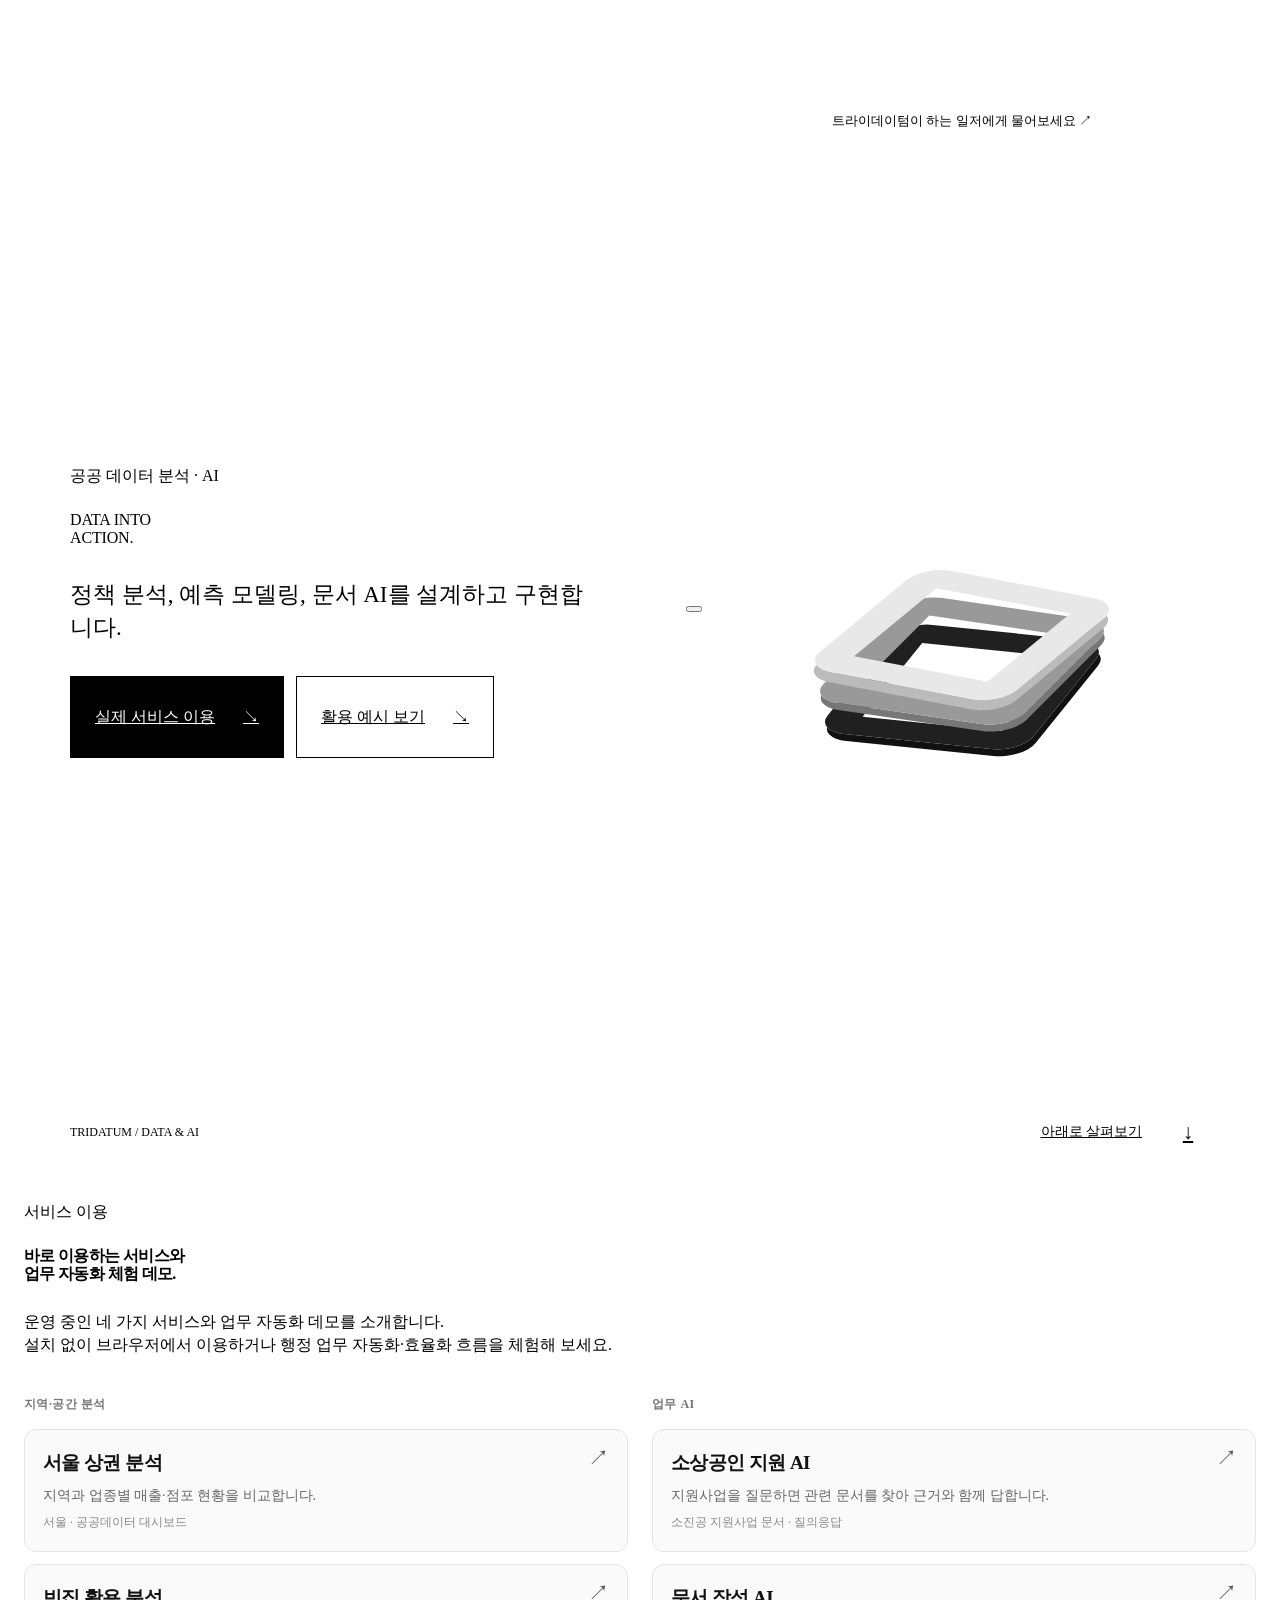
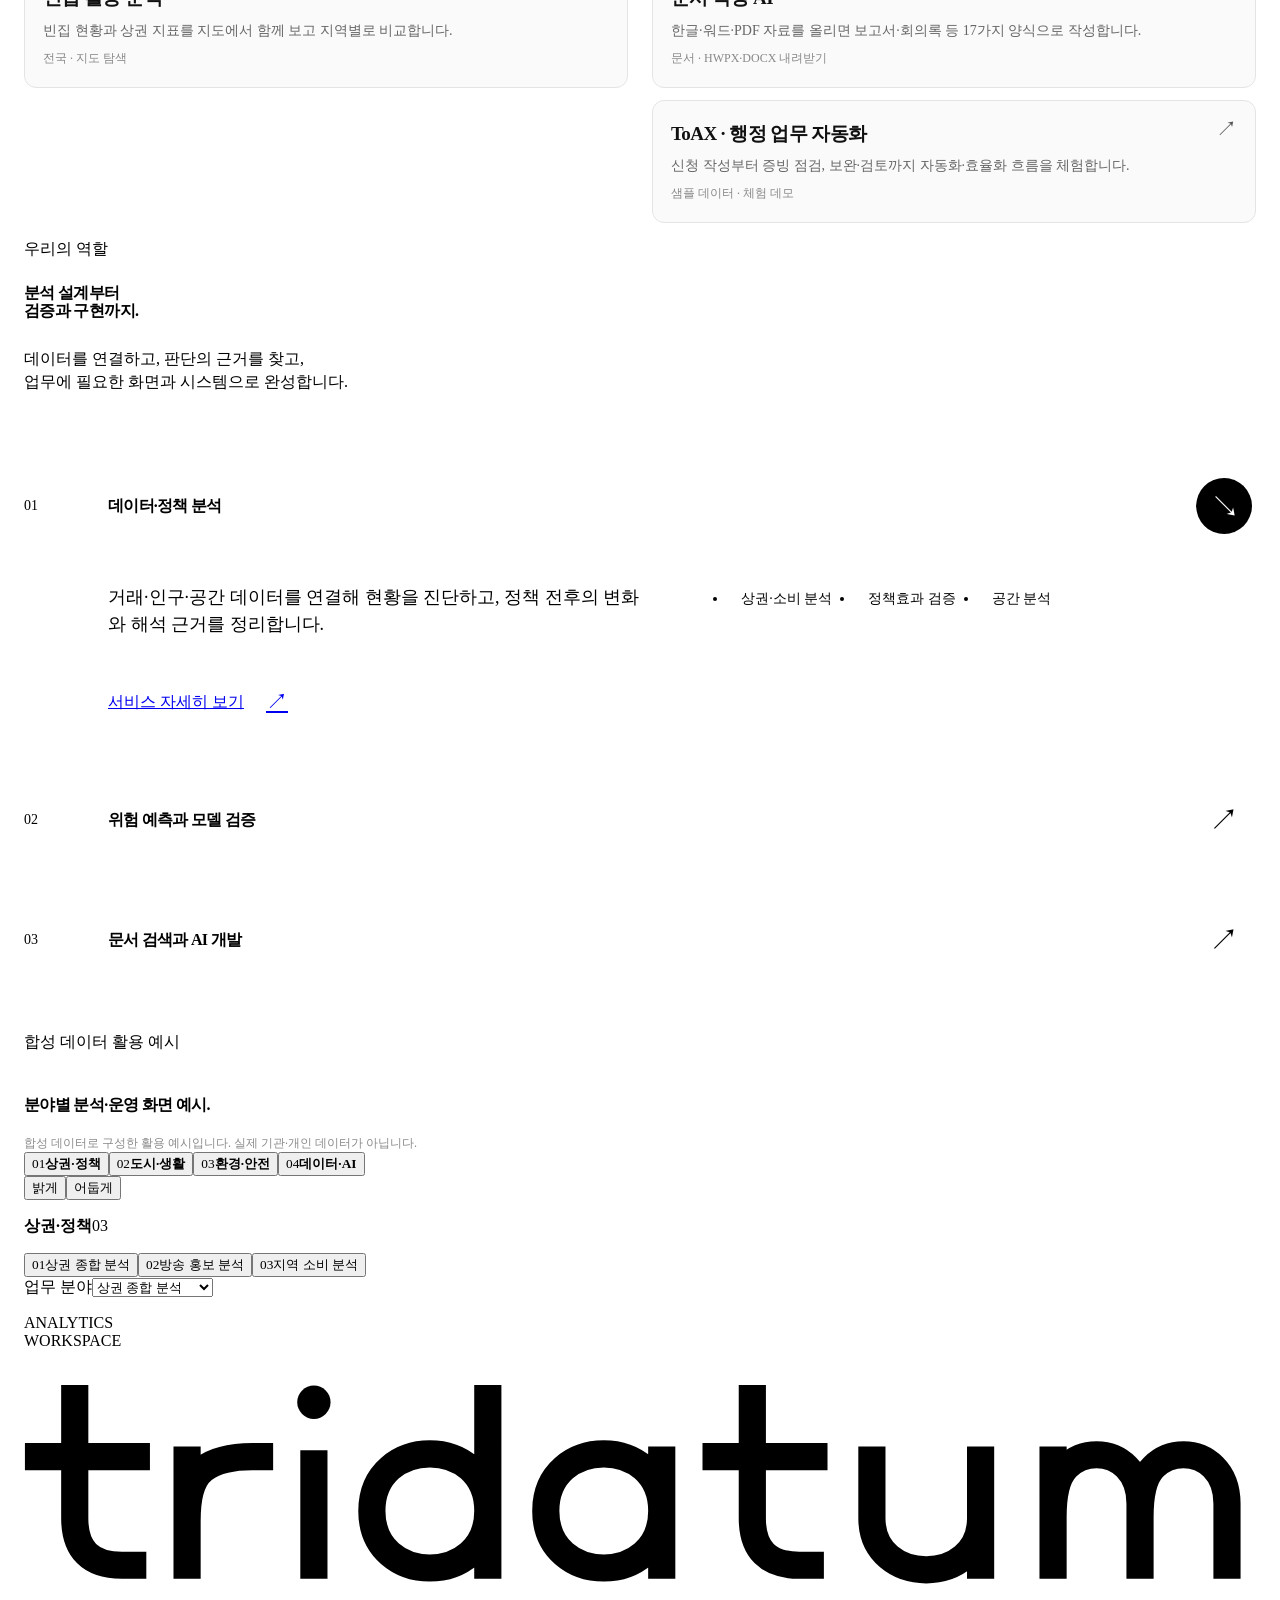
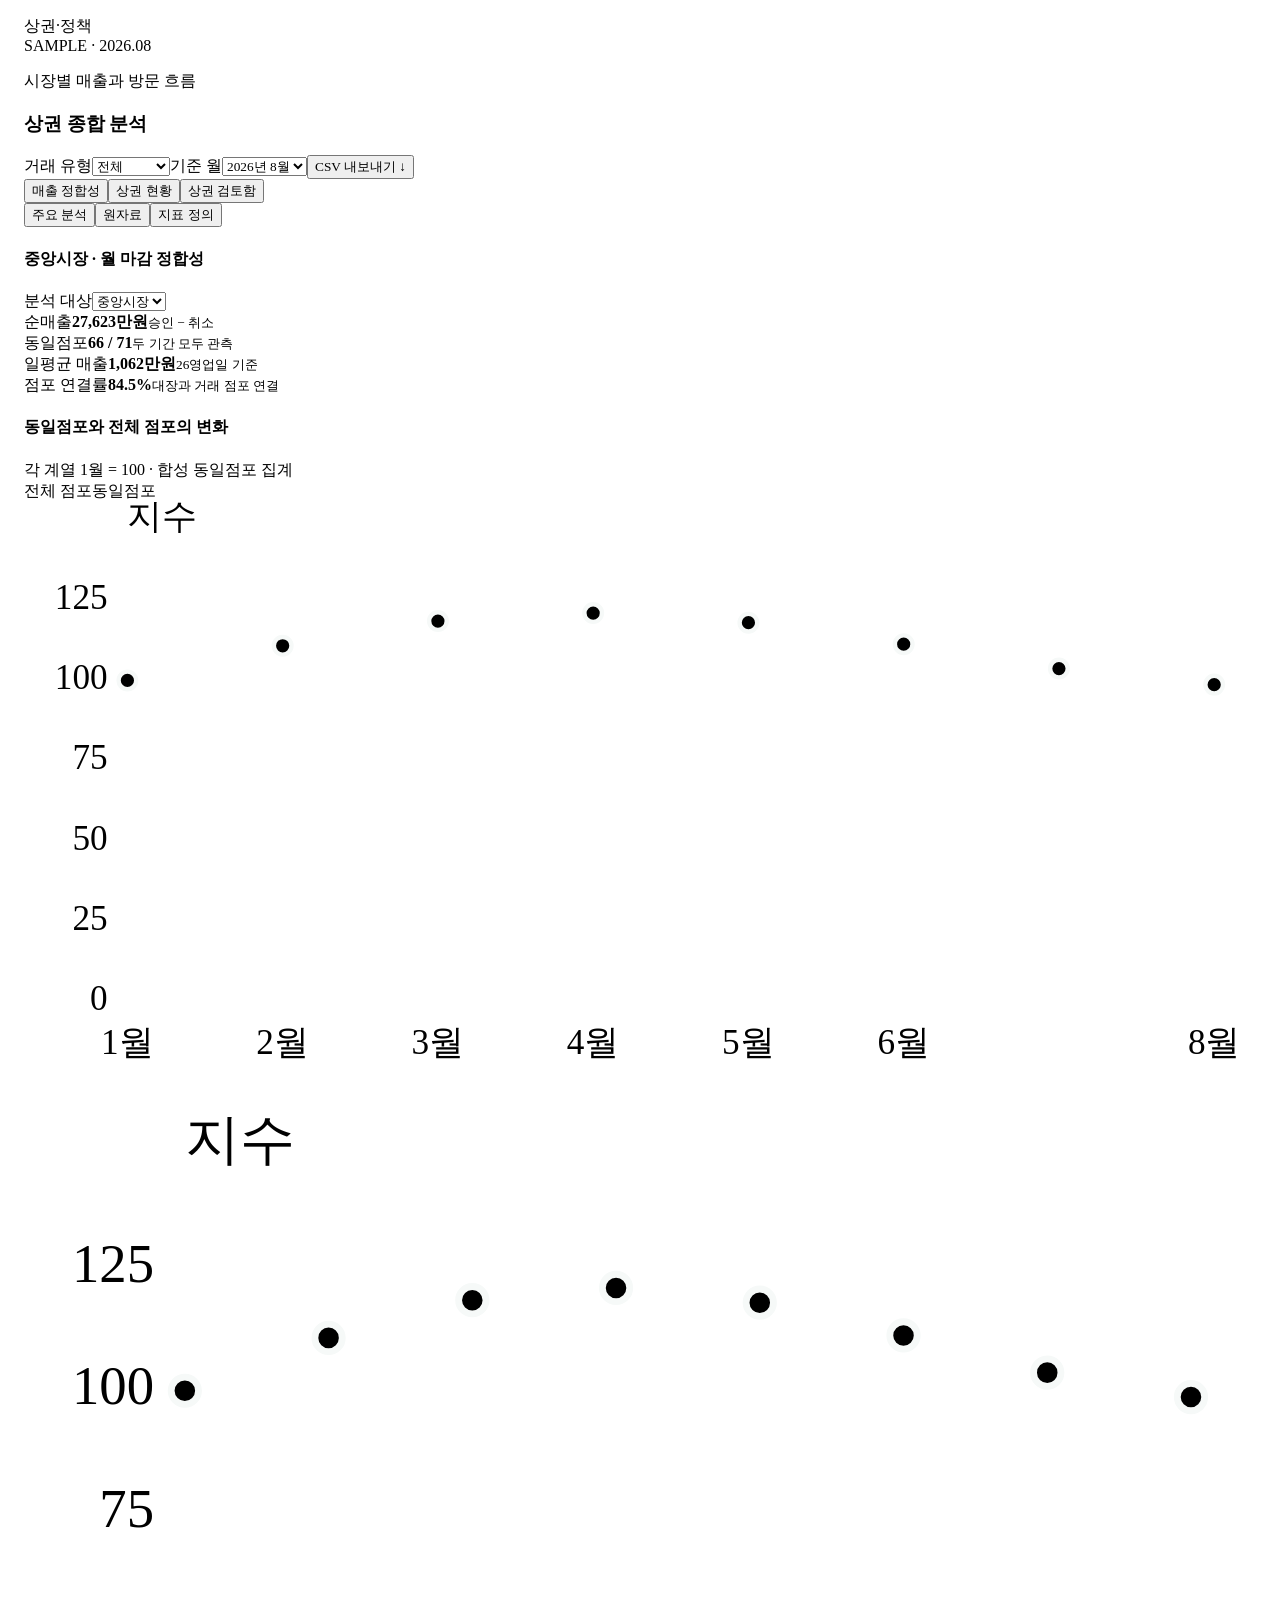
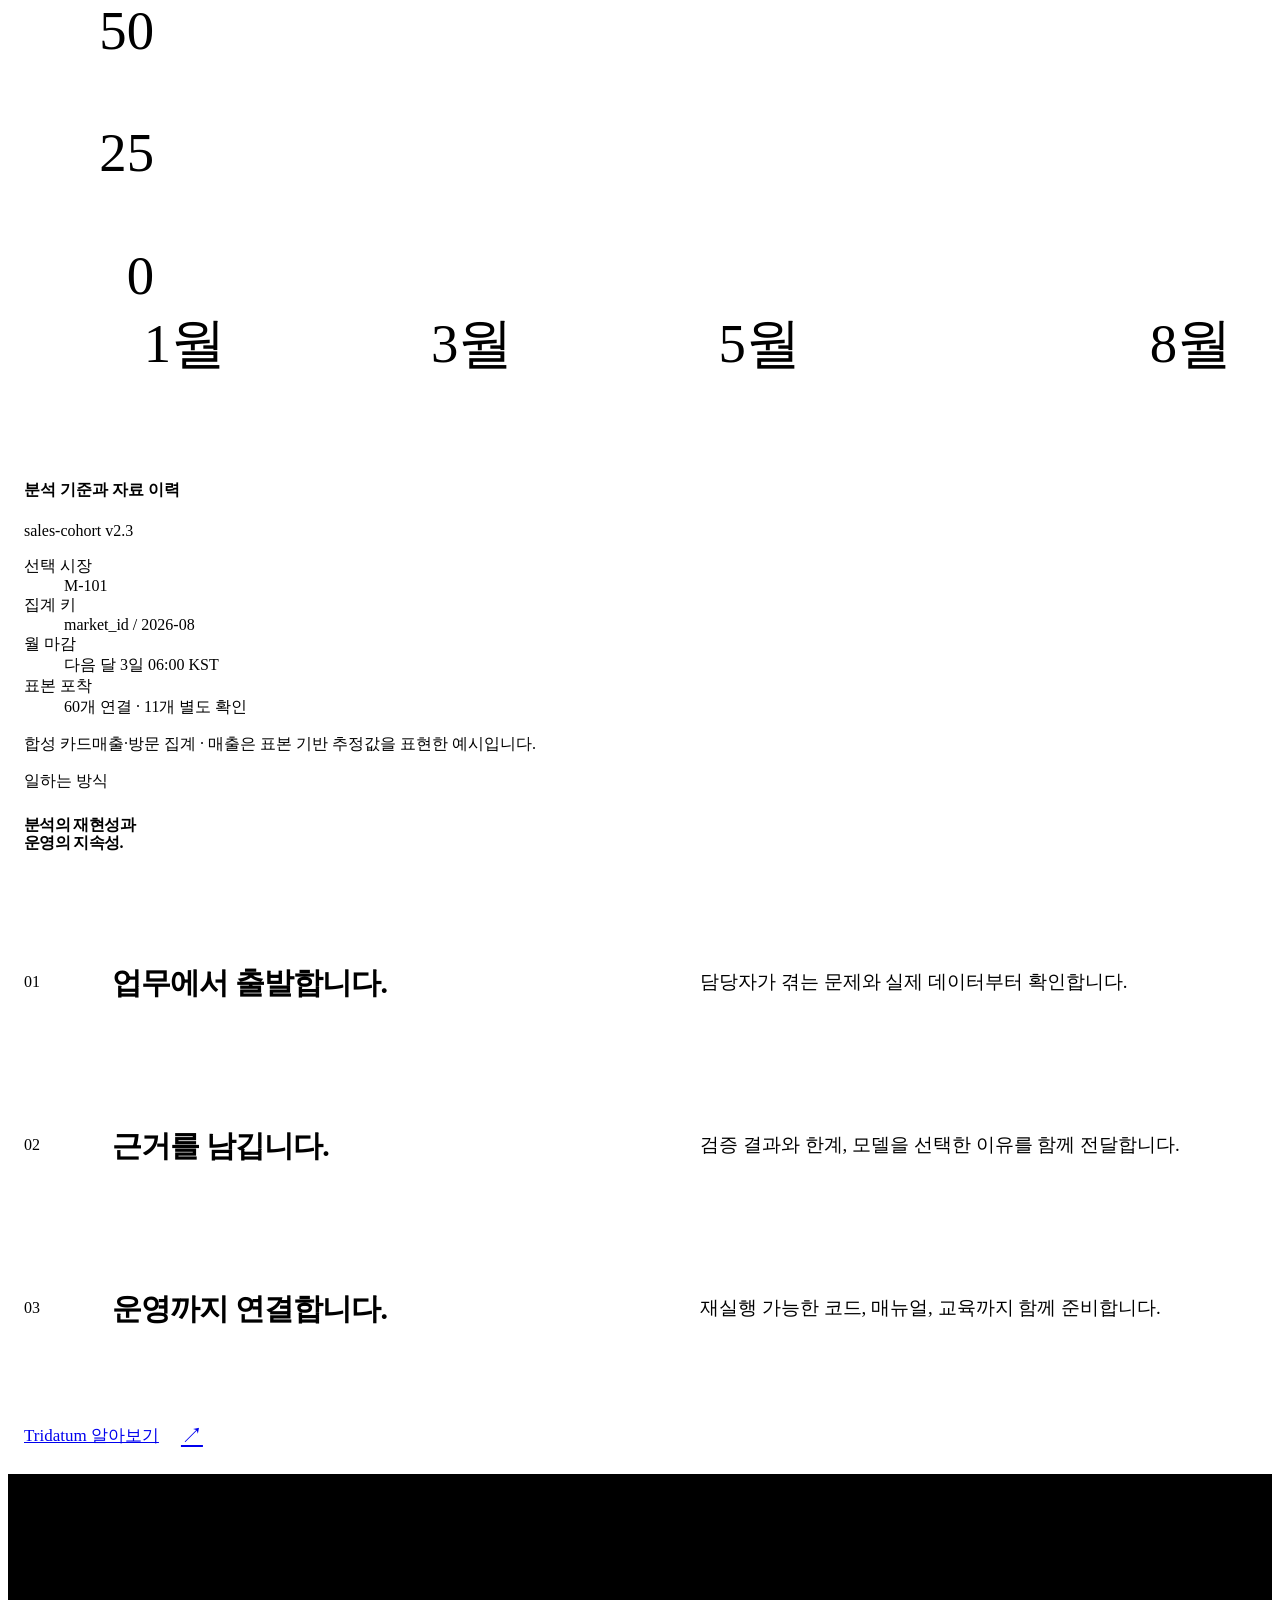
==== index.html @ a509de02 "Position ToAX as an administration automation demo" ====
<!doctype html>
<html lang="ko">
  <head>
    <meta charset="UTF-8" />
    <meta name="viewport" content="width=device-width, initial-scale=1.0" />
    <title>Tridatum · 데이터 분석과 AI</title>
    <meta
      name="description"
      content="정책 분석, 예측 모델링, 문서 AI를 설계하고 구현합니다. 데이터 분석부터 검증과 시스템 개발까지 직접 수행합니다."
    />
    <meta name="theme-color" content="#000000" />
    <meta property="og:type" content="website" />
    <meta property="og:site_name" content="Tridatum" />
    <meta property="og:title" content="Tridatum · 데이터 분석과 AI" />
    <meta
      property="og:description"
      content="정책 분석, 예측 모델링, 문서 AI를 설계하고 구현합니다. 데이터 분석부터 검증과 시스템 개발까지 직접 수행합니다."
    />
    <meta property="og:url" content="https://tridatum.co/" />
    <meta
      property="og:image"
      content="https://tridatum.co/assets/img/og.png?v=20260907v1"
    />
    <meta name="twitter:card" content="summary_large_image" />
    <link rel="canonical" href="https://tridatum.co/" />
    <link
      rel="icon"
      href="assets/img/logo-mark.svg?v=20260908b2"
      type="image/svg+xml"
    />
    <link
      rel="preload"
      href="assets/fonts/WantedSansVariable.woff2"
      as="font"
      type="font/woff2"
      crossorigin
    />
    <link rel="stylesheet" href="assets/css/fonts.css?v=20260907v1" />
    <link rel="stylesheet" href="assets/css/base.css?v=20260907v1" />
    <link rel="stylesheet" href="assets/css/design-tokens.css?v=20260907v1" />
    <link rel="stylesheet" href="assets/css/site.css?v=20260915a3" />
    <link rel="stylesheet" href="assets/css/design.css?v=20261020b" />
    <link rel="stylesheet" href="assets/css/analytics.css?v=20260907v1" />
    <script>
      document.documentElement.classList.add("motion-active");
    </script>
    <link rel="stylesheet" href="assets/css/solutions.css?v=20260907v1" />
    <link rel="stylesheet" href="assets/css/operations.css?v=20260907v1" />
    <link rel="stylesheet" href="assets/css/workspace.css?v=20260907v1" />
    <link rel="stylesheet" href="assets/css/chat.css?v=20261007i1" />
  <link rel="stylesheet" href="assets/css/city.css?v=20261007p1" />
  <link rel="stylesheet" href="assets/css/live-services.css?v=20261112a" />
  </head>
  <body data-page="home" class="editorial">
    <div class="page-transition" aria-hidden="true">
      <svg viewBox="0 0 68 68">
        <g
          fill="none"
          stroke="currentColor"
          stroke-width="6.8"
          stroke-linecap="square"
          stroke-linejoin="round"
        >
          <path d="M17 14v30q0 11 10 11h2M9 28h23" />
          <path d="M56 14v41m0-15c0-19-26-19-26 0s26 19 26 0" />
        </g>
      </svg>
    </div>
    <a class="skip-link" href="#main">본문 바로가기</a>
    <div data-include="partials/header.html"></div>
    <main id="main" tabindex="-1">
      <section class="masthead home-masthead ai-masthead">
        <div class="hero-copy">
          <p class="eyebrow">공공 데이터 분석 · AI</p>
          <h1 lang="en">
            <span class="reveal-line"><span>DATA INTO</span></span
            ><span class="reveal-line"><span>ACTION.</span></span>
          </h1>
          <p class="hero-caption" data-c="hero.lede">
            정책 분석, 예측 모델링, 문서 AI를 설계하고 구현합니다.
          </p>
          <div class="hero-actions">
            <a class="btn primary" href="#live-services">실제 서비스 이용 <span aria-hidden="true">↘</span></a>
            <a class="btn ghost" href="#showcase">활용 예시 보기 <span aria-hidden="true">↘</span></a>
          </div>
        </div>
        <div class="ai-invitation" id="ai-demo">
          <button type="button" class="ai-character-invite" id="ai-open" aria-label="td 캐릭터에게 트라이데이텀이 하는 일 물어보기" aria-haspopup="dialog" aria-controls="ai-panel">
          <div class="hero-visual">
            <div class="sculpture-stage" data-sculpture aria-hidden="true">
              <span class="ai-character-bubble"><span class="ai-bubble-label">트라이데이텀이 하는 일</span><span class="ai-bubble-prompt">저에게 물어보세요 <span aria-hidden="true">↗</span></span></span>
              <div class="sculpture-fallback"><i></i><i></i><i></i><img src="assets/img/logo-character.svg?v=20260908b2" alt="" /></div>
            </div>
          </div>

          </button>
          <noscript><p>AI 상담은 JavaScript를 켜면 이용할 수 있습니다.</p></noscript>
        </div>
        <div class="hero-bottom">
          <span>TRIDATUM / DATA &amp; AI</span
          ><a href="#approach" class="scroll-link"
            >아래로 살펴보기 <span aria-hidden="true">↓</span></a
          >
        </div>
      </section>
      <div class="sheet">
        <div class="sheet-layout">
          <div class="sheet-body">
            <section class="chapter live-services" id="live-services" data-chapter>
              <div class="chapter-head">
                <p class="eyebrow">서비스 이용</p>
                <h2 class="reveal">바로 이용하는 서비스와<br />업무 자동화 체험 데모.</h2>
              </div>
              <p class="intro-copy reveal">
                운영 중인 네 가지 서비스와 업무 자동화 데모를 소개합니다.<br />설치 없이 브라우저에서 이용하거나 행정 업무 자동화·효율화 흐름을 체험해 보세요.
              </p>
              <div class="live-service-groups">
                <section class="live-service-group" aria-labelledby="live-group-space">
                  <h3 id="live-group-space">지역·공간 분석</h3>
                  <a class="live-service" href="https://dash.tridatum.co/">
                    <strong>서울 상권 분석</strong>
                    <span>지역과 업종별 매출·점포 현황을 비교합니다.</span>
                    <small>서울 · 공공데이터 대시보드</small>
                    <b aria-hidden="true">↗</b>
                  </a>
                  <a class="live-service" href="https://binzib.tridatum.co/">
                    <strong>빈집 활용 분석</strong>
                    <span>빈집 현황과 상권 지표를 지도에서 함께 보고 지역별로 비교합니다.</span>
                    <small>전국 · 지도 탐색</small>
                    <b aria-hidden="true">↗</b>
                  </a>
                </section>
                <section class="live-service-group" aria-labelledby="live-group-ai">
                  <h3 id="live-group-ai">업무 AI</h3>
                  <a class="live-service" href="https://rag.tridatum.co/">
                    <strong>소상공인 지원 AI</strong>
                    <span>지원사업을 질문하면 관련 문서를 찾아 근거와 함께 답합니다.</span>
                    <small>소진공 지원사업 문서 · 질의응답</small>
                    <b aria-hidden="true">↗</b>
                  </a>
                  <a class="live-service" href="https://file.tridatum.co/">
                    <strong>문서 작성 AI</strong>
                    <span>한글·워드·PDF 자료를 올리면 보고서·회의록 등 17가지 양식으로 작성합니다.</span>
                    <small>문서 · HWPX·DOCX 내려받기</small>
                    <b aria-hidden="true">↗</b>
                  </a>
                  <a class="live-service" href="https://toax.tridatum.co">
                    <strong>ToAX · 행정 업무 자동화</strong>
                    <span>신청 작성부터 증빙 점검, 보완·검토까지 자동화·효율화 흐름을 체험합니다.</span>
                    <small>샘플 데이터 · 체험 데모</small>
                    <b aria-hidden="true">↗</b>
                  </a>
                </section>
              </div>
            </section>
            <section class="chapter" id="approach" data-chapter>
              <div class="chapter-head">
                <p class="eyebrow">우리의 역할</p>
                <h2 class="reveal">분석 설계부터<br />검증과 구현까지.</h2>
              </div>
              <p class="intro-copy reveal">
                데이터를 연결하고, 판단의 근거를 찾고,<br />업무에 필요한 화면과
                시스템으로 완성합니다.
              </p>
              <div class="service-list">
                <details class="service-accordion" name="services" open>
                  <summary>
                    <span class="row-number">01</span>
                    <h3>데이터·정책 분석</h3>
                    <span class="row-arrow" aria-hidden="true">↗</span>
                  </summary>
                  <div class="accordion-content">
                    <div>
                      <p>
                        거래·인구·공간 데이터를 연결해 현황을 진단하고, 정책
                        전후의 변화와 해석 근거를 정리합니다.
                      </p>
                      <a class="text-link" href="services.html#analysis"
                        >서비스 자세히 보기
                        <span aria-hidden="true">↗</span></a
                      >
                    </div>
                    <ul>
                      <li>상권·소비 분석</li>
                      <li>정책효과 검증</li>
                      <li>공간 분석</li>
                    </ul>
                  </div>
                </details>
                <details class="service-accordion" name="services">
                  <summary>
                    <span class="row-number">02</span>
                    <h3>위험 예측과 모델 검증</h3>
                    <span class="row-arrow" aria-hidden="true">↗</span>
                  </summary>
                  <div class="accordion-content">
                    <div>
                      <p>
                        위험 신호를 찾고 점검 우선순위를 정합니다. 데이터 특성에
                        맞춰 모델을 비교하고 검증합니다.
                      </p>
                      <a class="text-link" href="services.html#prediction"
                        >서비스 자세히 보기
                        <span aria-hidden="true">↗</span></a
                      >
                    </div>
                    <ul>
                      <li>빈집·발생 예측</li>
                      <li>이상징후 탐지</li>
                      <li>설비 모니터링</li>
                    </ul>
                  </div>
                </details>
                <details class="service-accordion" name="services">
                  <summary>
                    <span class="row-number">03</span>
                    <h3>문서 검색과 AI 개발</h3>
                    <span class="row-arrow" aria-hidden="true">↗</span>
                  </summary>
                  <div class="accordion-content">
                    <div>
                      <p>
                        문서를 구조화하고 원문에 근거한 검색·검토를 연결합니다.
                        업무 환경에 맞는 AI 시스템을 구현합니다.
                      </p>
                      <a class="text-link" href="services.html#document_ai"
                        >서비스 자세히 보기
                        <span aria-hidden="true">↗</span></a
                      >
                    </div>
                    <ul>
                      <li>문서 정보 추출</li>
                      <li>검색·RAG</li>
                      <li>운영 관측</li>
                    </ul>
                  </div>
                </details>
              </div>
            </section>
            <section
              class="chapter showcase theme-dark"
              id="showcase"
              data-chapter
            >
              <div class="chapter-head">
                <p class="eyebrow">합성 데이터 활용 예시</p>
                <h2 class="reveal">분야별 분석·운영 화면 예시.</h2>
                <p class="showcase-note">합성 데이터로 구성한 활용 예시입니다. 실제 기관·개인 데이터가 아닙니다.</p>
              </div>
              <!-- ANALYTICS:START -->
              <div class="workspace-toolbar">
                <div
                  class="solution-groups"
                  role="group"
                  aria-label="대시보드 유형"
                >
                  <button
                    data-solution-group="commerce"
                    aria-pressed="true"
                    title="매출 구조 · 노출 변화 · 소비 흐름"
                  >
                    <span>01</span><b>상권·정책</b></button
                  ><button
                    data-solution-group="city"
                    aria-pressed="false"
                    title="조사 후보 · 서비스 공백 · 이동 경로"
                  >
                    <span>02</span><b>도시·생활</b></button
                  ><button
                    data-solution-group="environment"
                    aria-pressed="false"
                    title="설비 수집 · 예찰 계획 · 위험 검토"
                  >
                    <span>03</span><b>환경·안전</b></button
                  ><button
                    data-solution-group="systems"
                    aria-pressed="false"
                    title="원문 대조 · 적재 품질 · 요청 추적"
                  >
                    <span>04</span><b>데이터·AI</b>
                  </button>
                </div>
                <div
                  class="solution-appearance"
                  role="group"
                  aria-label="업무 화면 테마"
                >
                  <button
                    type="button"
                    data-workspace-theme="light"
                    aria-pressed="true"
                  >
                    밝게</button
                  ><button
                    type="button"
                    data-workspace-theme="dark"
                    aria-pressed="false"
                  >
                    어둡게
                  </button>
                </div>
              </div>
              <div class="solution-shell" data-theme="light">
                <aside class="solution-catalog">
                  <p class="catalog-label">
                    <b data-catalog-group>상권·정책</b><span>03</span>
                  </p>
                  <div
                    class="solution-tabs"
                    role="tablist"
                    aria-orientation="vertical"
                    aria-label="업무 분야"
                  >
                    <button
                      id="solution-tab-market"
                      role="tab"
                      aria-selected="true"
                      aria-controls="solution-screen"
                      tabindex="0"
                      data-solution="market"
                    >
                      <span>01</span>상권 종합 분석</button
                    ><button
                      id="solution-tab-vacancy"
                      role="tab"
                      aria-selected="false"
                      aria-controls="solution-screen"
                      tabindex="-1"
                      data-solution="vacancy"
                      hidden
                    >
                      <span>01</span>빈집 예측</button
                    ><button
                      id="solution-tab-emission"
                      role="tab"
                      aria-selected="false"
                      aria-controls="solution-screen"
                      tabindex="-1"
                      data-solution="emission"
                      hidden
                    >
                      <span>01</span>굴뚝 모니터링</button
                    ><button
                      id="solution-tab-broadcast"
                      role="tab"
                      aria-selected="false"
                      aria-controls="solution-screen"
                      tabindex="-1"
                      data-solution="broadcast"
                    >
                      <span>02</span>방송 홍보 분석</button
                    ><button
                      id="solution-tab-care"
                      role="tab"
                      aria-selected="false"
                      aria-controls="solution-screen"
                      tabindex="-1"
                      data-solution="care"
                      hidden
                    >
                      <span>02</span>돌봄 수요 분석</button
                    ><button
                      id="solution-tab-mobility"
                      role="tab"
                      aria-selected="false"
                      aria-controls="solution-screen"
                      tabindex="-1"
                      data-solution="mobility"
                      hidden
                    >
                      <span>03</span>교통·이동 분석</button
                    ><button
                      id="solution-tab-wildlife"
                      role="tab"
                      aria-selected="false"
                      aria-controls="solution-screen"
                      tabindex="-1"
                      data-solution="wildlife"
                      hidden
                    >
                      <span>02</span>환경·예찰 분석</button
                    ><button
                      id="solution-tab-voucher"
                      role="tab"
                      aria-selected="false"
                      aria-controls="solution-screen"
                      tabindex="-1"
                      data-solution="voucher"
                    >
                      <span>03</span>지역 소비 분석</button
                    ><button
                      id="solution-tab-risk"
                      role="tab"
                      aria-selected="false"
                      aria-controls="solution-screen"
                      tabindex="-1"
                      data-solution="risk"
                      hidden
                    >
                      <span>03</span>위험징후 탐지</button
                    ><button
                      id="solution-tab-documents"
                      role="tab"
                      aria-selected="false"
                      aria-controls="solution-screen"
                      tabindex="-1"
                      data-solution="documents"
                      hidden
                    >
                      <span>01</span>문서 검토 AI</button
                    ><button
                      id="solution-tab-warehouse"
                      role="tab"
                      aria-selected="false"
                      aria-controls="solution-screen"
                      tabindex="-1"
                      data-solution="warehouse"
                      hidden
                    >
                      <span>02</span>데이터 운영</button
                    ><button
                      id="solution-tab-llm"
                      role="tab"
                      aria-selected="false"
                      aria-controls="solution-screen"
                      tabindex="-1"
                      data-solution="llm"
                      hidden
                    >
                      <span>03</span>AI 운영 모니터링
                    </button>
                  </div>
                  <label class="solution-select"
                    >업무 분야<select aria-label="업무 분야 선택">
                      <option value="market">상권 종합 분석</option>
                      <option value="vacancy" hidden disabled>빈집 예측</option>
                      <option value="emission" hidden disabled>
                        굴뚝 모니터링
                      </option>
                      <option value="broadcast">방송 홍보 분석</option>
                      <option value="care" hidden disabled>
                        돌봄 수요 분석
                      </option>
                      <option value="mobility" hidden disabled>
                        교통·이동 분석
                      </option>
                      <option value="wildlife" hidden disabled>
                        환경·예찰 분석
                      </option>
                      <option value="voucher">지역 소비 분석</option>
                      <option value="risk" hidden disabled>
                        위험징후 탐지
                      </option>
                      <option value="documents" hidden disabled>
                        문서 검토 AI
                      </option>
                      <option value="warehouse" hidden disabled>
                        데이터 운영
                      </option>
                      <option value="llm" hidden disabled>
                        AI 운영 모니터링
                      </option>
                    </select></label
                  >
                  <p class="catalog-foot">ANALYTICS<br />WORKSPACE</p>
                </aside>
                <div
                  id="solution-screen"
                  role="tabpanel"
                  aria-labelledby="solution-tab-market"
                >
                  <div
                    class="ops-workspace analytics"
                    data-ops-id="market"
                    data-view="evidence"
                    data-detail-current="analysis"
                  >
                    <div class="ops-chrome">
                      <div>
                        <svg
                          class="brand-wordmark"
                          viewBox="0 0 340 68"
                          aria-hidden="true"
                        >
                          <g
                            fill="none"
                            stroke="currentColor"
                            stroke-width="7.5"
                            stroke-linecap="square"
                            stroke-linejoin="round"
                          >
                            <path d="M14 9v33q0 13 13 13h3M4 25h27" />
                            <path d="M45 55V26m0 13q0-14 18-14h2" />
                            <path d="M80 27v28" />
                            <path
                              d="M128 9v46m0-15c0-21-32-21-32 0s32 21 32 0"
                            />
                            <path
                              d="M176 26v29m0-15c0-21-32-21-32 0s32 21 32 0"
                            />
                            <path d="M201 9v33q0 13 13 13h3M191 25h27" />
                            <path d="M234 26v16c0 19 30 19 30 0V26m0 16v13" />
                            <path
                              d="M284 55V26m0 12c0-18 24-18 24 0v17m0-17c0-18 24-18 24 0v17"
                            />
                          </g>
                          <circle
                            class="brand-point"
                            cx="80"
                            cy="10"
                            r="4.6"
                            fill="#000000"
                          /></svg
                        ><span>상권·정책</span>
                      </div>
                      <span class="ops-sample">SAMPLE · 2026.08</span>
                    </div>
                    <div class="ops-body">
                      <header class="ops-heading">
                        <div>
                          <p>시장별 매출과 방문 흐름</p>
                          <h3>상권 종합 분석</h3>
                        </div>
                        <div class="ops-controls">
                          <label class="ops-control"
                            ><span>거래 유형</span
                            ><select
                              data-ops-filter="scope"
                              aria-label="거래 유형"
                            >
                              <option value="all" selected>전체</option>
                              <option value="도매">도매 중심</option>
                              <option value="소매">소매 중심</option>
                            </select></label
                          ><label class="ops-control"
                            ><span>기준 월</span
                            ><select
                              data-ops-filter="period"
                              aria-label="기준 월"
                            >
                              <option value="8" selected>2026년 8월</option>
                              <option value="6">2026년 6월</option>
                            </select></label
                          ><button class="ops-export" data-ops-export>
                            CSV 내보내기 <span aria-hidden="true">↓</span>
                          </button>
                        </div>
                      </header>
                      <div class="ops-navigation">
                        <div
                          class="ops-view-tabs"
                          role="tablist"
                          aria-label="상권 분석 담당 작업 화면"
                        >
                          <button
                            id="ops-view-evidence"
                            role="tab"
                            aria-selected="true"
                            aria-controls="ops-view-panel"
                            tabindex="0"
                            data-ops-view="evidence"
                          >
                            매출 정합성</button
                          ><button
                            id="ops-view-overview"
                            role="tab"
                            aria-selected="false"
                            aria-controls="ops-view-panel"
                            tabindex="-1"
                            data-ops-view="overview"
                          >
                            상권 현황</button
                          ><button
                            id="ops-view-tasks"
                            role="tab"
                            aria-selected="false"
                            aria-controls="ops-view-panel"
                            tabindex="-1"
                            data-ops-view="tasks"
                          >
                            상권 검토함
                          </button>
                        </div>
                        <div
                          class="ops-detail-nav"
                          role="group"
                          aria-label="상세 분석 페이지"
                        >
                          <button
                            data-detail-page="analysis"
                            aria-pressed="true"
                          >
                            주요 분석</button
                          ><button
                            data-detail-page="records"
                            aria-pressed="false"
                          >
                            원자료</button
                          ><button
                            data-detail-page="rules"
                            aria-pressed="false"
                          >
                            지표 정의
                          </button>
                        </div>
                      </div>
                      <div
                        id="ops-view-panel"
                        role="tabpanel"
                        aria-labelledby="ops-view-evidence"
                      >
                        <div class="ops-detail-heading">
                          <h4>중앙시장 · 월 마감 정합성</h4>
                          <label class="ops-detail-picker"
                            >분석 대상<select
                              data-detail-select
                              aria-label="분석 대상 선택"
                            >
                              <option value="M-101" selected>중앙시장</option>
                              <option value="M-102">동부시장</option>
                              <option value="M-103">서부시장</option>
                              <option value="M-104">수변시장</option>
                              <option value="M-105">북문시장</option>
                              <option value="M-106">역전시장</option>
                              <option value="M-107">남문시장</option>
                              <option value="M-108">생활시장</option>
                            </select></label
                          >
                        </div>
                        <div class="ops-metrics">
                          <div class="ops-metric">
                            <span>순매출</span><strong>27,623만원</strong
                            ><small>승인 − 취소</small>
                          </div>
                          <div class="ops-metric">
                            <span>동일점포</span><strong>66 / 71</strong
                            ><small>두 기간 모두 관측</small>
                          </div>
                          <div class="ops-metric">
                            <span>일평균 매출</span><strong>1,062만원</strong
                            ><small>26영업일 기준</small>
                          </div>
                          <div class="ops-metric">
                            <span>점포 연결률</span><strong>84.5%</strong
                            ><small>대장과 거래 점포 연결</small>
                          </div>
                        </div>
                        <div class="ops-analysis-grid">
                          <section class="a-panel ops-panel ops-primary-panel">
                            <header class="ops-panel-head">
                              <h4>동일점포와 전체 점포의 변화</h4>
                              <span
                                >각 계열 1월 = 100 · 합성 동일점포 집계</span
                              >
                            </header>
                            <div class="a-chart">
                              <div class="a-legend">
                                <span
                                  ><i style="--series: var(--chart-1)"></i>전체
                                  점포</span
                                ><span
                                  ><i
                                    style="
                                      --series: var(--chart-2);
                                      border-top: 1px dashed currentColor;
                                      background: none;
                                    "
                                  ></i
                                  >동일점포</span
                                >
                              </div>
                              <svg
                                class="a-plot-desktop"
                                viewBox="0 0 560 278"
                                role="group"
                                aria-label="동일점포와 전체 점포의 변화"
                              >
                                <text
                                  class="a-axis"
                                  x="47"
                                  y="12"
                                  text-anchor="start"
                                >
                                  지수
                                </text>
                                <line
                                  class="a-gridline"
                                  x1="47"
                                  x2="541"
                                  y1="227"
                                  y2="227"
                                />
                                <text
                                  class="a-axis"
                                  x="38"
                                  y="231"
                                  text-anchor="end"
                                >
                                  0
                                </text>
                                <line
                                  class="a-gridline"
                                  x1="47"
                                  x2="541"
                                  y1="190.5285662953647"
                                  y2="190.5285662953647"
                                />
                                <text
                                  class="a-axis"
                                  x="38"
                                  y="194.5285662953647"
                                  text-anchor="end"
                                >
                                  25
                                </text>
                                <line
                                  class="a-gridline"
                                  x1="47"
                                  x2="541"
                                  y1="154.0571325907294"
                                  y2="154.0571325907294"
                                />
                                <text
                                  class="a-axis"
                                  x="38"
                                  y="158.0571325907294"
                                  text-anchor="end"
                                >
                                  50
                                </text>
                                <line
                                  class="a-gridline"
                                  x1="47"
                                  x2="541"
                                  y1="117.58569888609412"
                                  y2="117.58569888609412"
                                />
                                <text
                                  class="a-axis"
                                  x="38"
                                  y="121.58569888609412"
                                  text-anchor="end"
                                >
                                  75
                                </text>
                                <line
                                  class="a-gridline"
                                  x1="47"
                                  x2="541"
                                  y1="81.11426518145882"
                                  y2="81.11426518145882"
                                />
                                <text
                                  class="a-axis"
                                  x="38"
                                  y="85.11426518145882"
                                  text-anchor="end"
                                >
                                  100
                                </text>
                                <line
                                  class="a-gridline"
                                  x1="47"
                                  x2="541"
                                  y1="44.642831476823545"
                                  y2="44.642831476823545"
                                />
                                <text
                                  class="a-axis"
                                  x="38"
                                  y="48.642831476823545"
                                  text-anchor="end"
                                >
                                  125
                                </text>
                                <polyline
                                  class="a-line"
                                  pathLength="1"
                                  points="47,81.11426518145882 117.57142857142857,65.35860582105641 188.14285714285714,54.1254042400287 258.7142857142857,50.47826086956519 329.2857142857143,54.85483291412143 399.85714285714283,64.62917714696368 470.42857142857144,75.7164929931728 541,83.01077973409986"
                                  fill="none"
                                  stroke="var(--chart-1)"
                                  stroke-width="2"
                                  stroke-linejoin="round"
                                />
                                <polyline
                                  class="a-line"
                                  pathLength="1"
                                  points="47,81.11426518145882 117.57142857142857,66.52569169960472 188.14285714285714,56.45957599712537 258.7142857142857,53.979518505210194 329.2857142857143,59.52317642831477 399.85714285714283,70.46460653970533 470.42857142857144,82.71900826446276 541,91.18038088393817"
                                  fill="none"
                                  stroke="var(--chart-2)"
                                  stroke-width="2"
                                  stroke-linejoin="round"
                                  stroke-dasharray="4 3"
                                />
                                <text
                                  class="a-axis"
                                  x="47"
                                  y="251"
                                  text-anchor="middle"
                                >
                                  1월
                                </text>
                                <g
                                  tabindex="0"
                                  role="img"
                                  aria-label="1월 · 전체 점포 100지수 / 동일점포 100지수"
                                  data-tip="1월 · 전체 점포 100지수 / 동일점포 100지수"
                                >
                                  <rect
                                    x="47"
                                    y="42"
                                    width="70.57142857142857"
                                    height="185"
                                    fill="transparent"
                                  />
                                  <circle
                                    class="a-data-point"
                                    cx="47"
                                    cy="81.11426518145882"
                                    r="4"
                                    fill="var(--chart-1)"
                                    stroke="#f6f9f8"
                                    stroke-width="2"
                                  />
                                </g>
                                <text
                                  class="a-axis"
                                  x="117.57142857142857"
                                  y="251"
                                  text-anchor="middle"
                                >
                                  2월
                                </text>
                                <g
                                  tabindex="0"
                                  role="img"
                                  aria-label="2월 · 전체 점포 110.8지수 / 동일점포 110지수"
                                  data-tip="2월 · 전체 점포 110.8지수 / 동일점포 110지수"
                                >
                                  <rect
                                    x="82.28571428571428"
                                    y="42"
                                    width="70.57142857142857"
                                    height="185"
                                    fill="transparent"
                                  />
                                  <circle
                                    class="a-data-point"
                                    cx="117.57142857142857"
                                    cy="65.35860582105641"
                                    r="4"
                                    fill="var(--chart-1)"
                                    stroke="#f6f9f8"
                                    stroke-width="2"
                                  />
                                </g>
                                <text
                                  class="a-axis"
                                  x="188.14285714285714"
                                  y="251"
                                  text-anchor="middle"
                                >
                                  3월
                                </text>
                                <g
                                  tabindex="0"
                                  role="img"
                                  aria-label="3월 · 전체 점포 118.5지수 / 동일점포 116.9지수"
                                  data-tip="3월 · 전체 점포 118.5지수 / 동일점포 116.9지수"
                                >
                                  <rect
                                    x="152.85714285714286"
                                    y="42"
                                    width="70.57142857142857"
                                    height="185"
                                    fill="transparent"
                                  />
                                  <circle
                                    class="a-data-point"
                                    cx="188.14285714285714"
                                    cy="54.1254042400287"
                                    r="4"
                                    fill="var(--chart-1)"
                                    stroke="#f6f9f8"
                                    stroke-width="2"
                                  />
                                </g>
                                <text
                                  class="a-axis"
                                  x="258.7142857142857"
                                  y="251"
                                  text-anchor="middle"
                                >
                                  4월
                                </text>
                                <g
                                  tabindex="0"
                                  role="img"
                                  aria-label="4월 · 전체 점포 121지수 / 동일점포 118.6지수"
                                  data-tip="4월 · 전체 점포 121지수 / 동일점포 118.6지수"
                                >
                                  <rect
                                    x="223.42857142857144"
                                    y="42"
                                    width="70.57142857142857"
                                    height="185"
                                    fill="transparent"
                                  />
                                  <circle
                                    class="a-data-point"
                                    cx="258.7142857142857"
                                    cy="50.47826086956519"
                                    r="4"
                                    fill="var(--chart-1)"
                                    stroke="#f6f9f8"
                                    stroke-width="2"
                                  />
                                </g>
                                <text
                                  class="a-axis"
                                  x="329.2857142857143"
                                  y="251"
                                  text-anchor="middle"
                                >
                                  5월
                                </text>
                                <g
                                  tabindex="0"
                                  role="img"
                                  aria-label="5월 · 전체 점포 118지수 / 동일점포 114.8지수"
                                  data-tip="5월 · 전체 점포 118지수 / 동일점포 114.8지수"
                                >
                                  <rect
                                    x="294"
                                    y="42"
                                    width="70.57142857142857"
                                    height="185"
                                    fill="transparent"
                                  />
                                  <circle
                                    class="a-data-point"
                                    cx="329.2857142857143"
                                    cy="54.85483291412143"
                                    r="4"
                                    fill="var(--chart-1)"
                                    stroke="#f6f9f8"
                                    stroke-width="2"
                                  />
                                </g>
                                <text
                                  class="a-axis"
                                  x="399.85714285714283"
                                  y="251"
                                  text-anchor="middle"
                                >
                                  6월
                                </text>
                                <g
                                  tabindex="0"
                                  role="img"
                                  aria-label="6월 · 전체 점포 111.3지수 / 동일점포 107.3지수"
                                  data-tip="6월 · 전체 점포 111.3지수 / 동일점포 107.3지수"
                                >
                                  <rect
                                    x="364.57142857142856"
                                    y="42"
                                    width="70.57142857142857"
                                    height="185"
                                    fill="transparent"
                                  />
                                  <circle
                                    class="a-data-point"
                                    cx="399.85714285714283"
                                    cy="64.62917714696368"
                                    r="4"
                                    fill="var(--chart-1)"
                                    stroke="#f6f9f8"
                                    stroke-width="2"
                                  />
                                </g>
                                <g
                                  tabindex="0"
                                  role="img"
                                  aria-label="7월 · 전체 점포 103.7지수 / 동일점포 98.9지수"
                                  data-tip="7월 · 전체 점포 103.7지수 / 동일점포 98.9지수"
                                >
                                  <rect
                                    x="435.14285714285717"
                                    y="42"
                                    width="70.57142857142857"
                                    height="185"
                                    fill="transparent"
                                  />
                                  <circle
                                    class="a-data-point"
                                    cx="470.42857142857144"
                                    cy="75.7164929931728"
                                    r="4"
                                    fill="var(--chart-1)"
                                    stroke="#f6f9f8"
                                    stroke-width="2"
                                  />
                                </g>
                                <text
                                  class="a-axis"
                                  x="541"
                                  y="251"
                                  text-anchor="middle"
                                >
                                  8월
                                </text>
                                <g
                                  tabindex="0"
                                  role="img"
                                  aria-label="8월 · 전체 점포 98.7지수 / 동일점포 93.1지수"
                                  data-tip="8월 · 전체 점포 98.7지수 / 동일점포 93.1지수"
                                >
                                  <rect
                                    x="505.7142857142857"
                                    y="42"
                                    width="70.57142857142857"
                                    height="185"
                                    fill="transparent"
                                  />
                                  <circle
                                    class="a-data-point"
                                    cx="541"
                                    cy="83.01077973409986"
                                    r="4"
                                    fill="var(--chart-1)"
                                    stroke="#f6f9f8"
                                    stroke-width="2"
                                  />
                                </g></svg
                              ><svg
                                class="a-plot-mobile"
                                viewBox="0 0 360 274"
                                role="group"
                                aria-label="동일점포와 전체 점포의 변화"
                              >
                                <text
                                  class="a-axis"
                                  x="47"
                                  y="12"
                                  text-anchor="start"
                                >
                                  지수
                                </text>
                                <line
                                  class="a-gridline"
                                  x1="47"
                                  x2="341"
                                  y1="223"
                                  y2="223"
                                />
                                <text
                                  class="a-axis"
                                  x="38"
                                  y="227"
                                  text-anchor="end"
                                >
                                  0
                                </text>
                                <line
                                  class="a-gridline"
                                  x1="47"
                                  x2="341"
                                  y1="187.24721523535752"
                                  y2="187.24721523535752"
                                />
                                <text
                                  class="a-axis"
                                  x="38"
                                  y="191.24721523535752"
                                  text-anchor="end"
                                >
                                  25
                                </text>
                                <line
                                  class="a-gridline"
                                  x1="47"
                                  x2="341"
                                  y1="151.49443047071503"
                                  y2="151.49443047071503"
                                />
                                <text
                                  class="a-axis"
                                  x="38"
                                  y="155.49443047071503"
                                  text-anchor="end"
                                >
                                  50
                                </text>
                                <line
                                  class="a-gridline"
                                  x1="47"
                                  x2="341"
                                  y1="115.74164570607257"
                                  y2="115.74164570607257"
                                />
                                <text
                                  class="a-axis"
                                  x="38"
                                  y="119.74164570607257"
                                  text-anchor="end"
                                >
                                  75
                                </text>
                                <line
                                  class="a-gridline"
                                  x1="47"
                                  x2="341"
                                  y1="79.98886094143009"
                                  y2="79.98886094143009"
                                />
                                <text
                                  class="a-axis"
                                  x="38"
                                  y="83.98886094143009"
                                  text-anchor="end"
                                >
                                  100
                                </text>
                                <line
                                  class="a-gridline"
                                  x1="47"
                                  x2="341"
                                  y1="44.236076176787634"
                                  y2="44.236076176787634"
                                />
                                <text
                                  class="a-axis"
                                  x="38"
                                  y="48.236076176787634"
                                  text-anchor="end"
                                >
                                  125
                                </text>
                                <polyline
                                  class="a-line"
                                  pathLength="1"
                                  points="47,79.98886094143009 89,64.54365792310455 131,53.53180021559464 173,49.95652173913041 215,54.24685591088752 257,63.8286022278117 299,74.69744879626299 341,81.84800574919149"
                                  fill="none"
                                  stroke="var(--chart-1)"
                                  stroke-width="2"
                                  stroke-linejoin="round"
                                />
                                <polyline
                                  class="a-line"
                                  pathLength="1"
                                  points="47,79.98886094143009 89,65.6877470355731 131,55.81997844053177 173,53.388789076536085 215,58.823212360761744 257,69.54904779015448 299,81.56198347107434 341,89.85662953647142"
                                  fill="none"
                                  stroke="var(--chart-2)"
                                  stroke-width="2"
                                  stroke-linejoin="round"
                                  stroke-dasharray="4 3"
                                />
                                <text
                                  class="a-axis"
                                  x="47"
                                  y="247"
                                  text-anchor="middle"
                                >
                                  1월
                                </text>
                                <g
                                  tabindex="0"
                                  role="img"
                                  aria-label="1월 · 전체 점포 100지수 / 동일점포 100지수"
                                  data-tip="1월 · 전체 점포 100지수 / 동일점포 100지수"
                                >
                                  <rect
                                    x="47"
                                    y="42"
                                    width="42"
                                    height="181"
                                    fill="transparent"
                                  />
                                  <circle
                                    class="a-data-point"
                                    cx="47"
                                    cy="79.98886094143009"
                                    r="4"
                                    fill="var(--chart-1)"
                                    stroke="#f6f9f8"
                                    stroke-width="2"
                                  />
                                </g>
                                <g
                                  tabindex="0"
                                  role="img"
                                  aria-label="2월 · 전체 점포 110.8지수 / 동일점포 110지수"
                                  data-tip="2월 · 전체 점포 110.8지수 / 동일점포 110지수"
                                >
                                  <rect
                                    x="68"
                                    y="42"
                                    width="42"
                                    height="181"
                                    fill="transparent"
                                  />
                                  <circle
                                    class="a-data-point"
                                    cx="89"
                                    cy="64.54365792310455"
                                    r="4"
                                    fill="var(--chart-1)"
                                    stroke="#f6f9f8"
                                    stroke-width="2"
                                  />
                                </g>
                                <text
                                  class="a-axis"
                                  x="131"
                                  y="247"
                                  text-anchor="middle"
                                >
                                  3월
                                </text>
                                <g
                                  tabindex="0"
                                  role="img"
                                  aria-label="3월 · 전체 점포 118.5지수 / 동일점포 116.9지수"
                                  data-tip="3월 · 전체 점포 118.5지수 / 동일점포 116.9지수"
                                >
                                  <rect
                                    x="110"
                                    y="42"
                                    width="42"
                                    height="181"
                                    fill="transparent"
                                  />
                                  <circle
                                    class="a-data-point"
                                    cx="131"
                                    cy="53.53180021559464"
                                    r="4"
                                    fill="var(--chart-1)"
                                    stroke="#f6f9f8"
                                    stroke-width="2"
                                  />
                                </g>
                                <g
                                  tabindex="0"
                                  role="img"
                                  aria-label="4월 · 전체 점포 121지수 / 동일점포 118.6지수"
                                  data-tip="4월 · 전체 점포 121지수 / 동일점포 118.6지수"
                                >
                                  <rect
                                    x="152"
                                    y="42"
                                    width="42"
                                    height="181"
                                    fill="transparent"
                                  />
                                  <circle
                                    class="a-data-point"
                                    cx="173"
                                    cy="49.95652173913041"
                                    r="4"
                                    fill="var(--chart-1)"
                                    stroke="#f6f9f8"
                                    stroke-width="2"
                                  />
                                </g>
                                <text
                                  class="a-axis"
                                  x="215"
                                  y="247"
                                  text-anchor="middle"
                                >
                                  5월
                                </text>
                                <g
                                  tabindex="0"
                                  role="img"
                                  aria-label="5월 · 전체 점포 118지수 / 동일점포 114.8지수"
                                  data-tip="5월 · 전체 점포 118지수 / 동일점포 114.8지수"
                                >
                                  <rect
                                    x="194"
                                    y="42"
                                    width="42"
                                    height="181"
                                    fill="transparent"
                                  />
                                  <circle
                                    class="a-data-point"
                                    cx="215"
                                    cy="54.24685591088752"
                                    r="4"
                                    fill="var(--chart-1)"
                                    stroke="#f6f9f8"
                                    stroke-width="2"
                                  />
                                </g>
                                <g
                                  tabindex="0"
                                  role="img"
                                  aria-label="6월 · 전체 점포 111.3지수 / 동일점포 107.3지수"
                                  data-tip="6월 · 전체 점포 111.3지수 / 동일점포 107.3지수"
                                >
                                  <rect
                                    x="236"
                                    y="42"
                                    width="42"
                                    height="181"
                                    fill="transparent"
                                  />
                                  <circle
                                    class="a-data-point"
                                    cx="257"
                                    cy="63.8286022278117"
                                    r="4"
                                    fill="var(--chart-1)"
                                    stroke="#f6f9f8"
                                    stroke-width="2"
                                  />
                                </g>
                                <g
                                  tabindex="0"
                                  role="img"
                                  aria-label="7월 · 전체 점포 103.7지수 / 동일점포 98.9지수"
                                  data-tip="7월 · 전체 점포 103.7지수 / 동일점포 98.9지수"
                                >
                                  <rect
                                    x="278"
                                    y="42"
                                    width="42"
                                    height="181"
                                    fill="transparent"
                                  />
                                  <circle
                                    class="a-data-point"
                                    cx="299"
                                    cy="74.69744879626299"
                                    r="4"
                                    fill="var(--chart-1)"
                                    stroke="#f6f9f8"
                                    stroke-width="2"
                                  />
                                </g>
                                <text
                                  class="a-axis"
                                  x="341"
                                  y="247"
                                  text-anchor="middle"
                                >
                                  8월
                                </text>
                                <g
                                  tabindex="0"
                                  role="img"
                                  aria-label="8월 · 전체 점포 98.7지수 / 동일점포 93.1지수"
                                  data-tip="8월 · 전체 점포 98.7지수 / 동일점포 93.1지수"
                                >
                                  <rect
                                    x="320"
                                    y="42"
                                    width="42"
                                    height="181"
                                    fill="transparent"
                                  />
                                  <circle
                                    class="a-data-point"
                                    cx="341"
                                    cy="81.84800574919149"
                                    r="4"
                                    fill="var(--chart-1)"
                                    stroke="#f6f9f8"
                                    stroke-width="2"
                                  />
                                </g>
                              </svg>
                              <div class="a-tooltip" hidden></div>
                            </div>
                          </section>
                          <section class="a-panel ops-panel ops-primary-panel">
                            <header class="ops-panel-head">
                              <h4>분석 기준과 자료 이력</h4>
                              <span>sales-cohort v2.3</span>
                            </header>
                            <dl class="ops-facts">
                              <div>
                                <dt>선택 시장</dt>
                                <dd>M-101</dd>
                              </div>
                              <div>
                                <dt>집계 키</dt>
                                <dd>market_id / 2026-08</dd>
                              </div>
                              <div>
                                <dt>월 마감</dt>
                                <dd>다음 달 3일 06:00 KST</dd>
                              </div>
                              <div>
                                <dt>표본 포착</dt>
                                <dd>60개 연결 · 11개 별도 확인</dd>
                              </div>
                            </dl>
                          </section>
                        </div>
                      </div>
                      <p class="ops-footnote">
                        합성 카드매출·방문 집계 · 매출은 표본 기반 추정값을
                        표현한 예시입니다.
                      </p>
                    </div>
                  </div>
                </div>
              </div>
              <p class="a-sr" id="solution-status" role="status"></p>
              <!-- ANALYTICS:END -->
            </section>
            <section class="chapter" id="practice" data-chapter>
              <div class="chapter-head">
                <p class="eyebrow">일하는 방식</p>
                <h2 class="reveal">분석의 재현성과<br />운영의 지속성.</h2>
              </div>
              <div class="principle-list">
                <div class="editorial-row reveal">
                  <span class="row-number">01</span>
                  <h3>업무에서 출발합니다.</h3>
                  <p>담당자가 겪는 문제와 실제 데이터부터 확인합니다.</p>
                </div>
                <div class="editorial-row reveal">
                  <span class="row-number">02</span>
                  <h3>근거를 남깁니다.</h3>
                  <p>검증 결과와 한계, 모델을 선택한 이유를 함께 전달합니다.</p>
                </div>
                <div class="editorial-row reveal">
                  <span class="row-number">03</span>
                  <h3>운영까지 연결합니다.</h3>
                  <p>재실행 가능한 코드, 매뉴얼, 교육까지 함께 준비합니다.</p>
                </div>
              </div>
              <a class="text-link" href="about.html"
                >Tridatum 알아보기 <span aria-hidden="true">↗</span></a
              >
            </section>
          </div>
        </div>
      </div>
      <section class="contact-banner theme-dark">
        <div>
          <p class="eyebrow">프로젝트 문의</p>
          <h2 class="reveal" data-c="cta.title">데이터 분석·AI 개발 문의</h2>
          <p data-c="cta.desc">
            분석 목적, 보유 데이터, 일정과 필요한 산출물을 보내주세요.
          </p>
        </div>
        <a class="round-link" href="contact.html" aria-label="프로젝트 문의하기"
          >↗</a
        >
      </section>
    </main>
    <div data-include="partials/footer.html"></div>
    <button type="button" class="ai-launcher" id="ai-launcher" hidden aria-haspopup="dialog" aria-controls="ai-panel">AI에게 물어보기 <span aria-hidden="true">↗</span></button>
    <dialog class="ai-studio ai-panel" id="ai-panel" aria-labelledby="ai-panel-title">
      <div class="ai-studio-top"><div><h2 class="ai-studio-brand" id="ai-panel-title">트라이데이텀 AI 상담</h2><p class="ai-connection" id="ai-connection">연결 확인 중</p></div><button type="button" class="ai-close" id="ai-close" aria-label="상담 닫기">×</button></div>
          <div class="ai-agencies" role="group" aria-label="상담할 조직 유형 선택">
            <button type="button" data-agency="public" aria-pressed="true">공기업·공공기관<span>정책 · 데이터</span></button>
            <button type="button" data-agency="business" aria-pressed="false">사기업<span>분석 · 자동화</span></button>
            <button type="button" data-agency="school" aria-pressed="false">학교<span>행정 · 교육</span></button>
          </div>
          <div class="ai-workspace-head"><span id="ai-mode">공기업 · 공공기관 도입 상담</span><button type="button" id="ai-reset">새 대화 ↺</button></div>
          <div class="ai-messages" id="ai-messages" role="log" aria-label="AI와의 대화" aria-live="polite" aria-relevant="additions" tabindex="0"></div>
          <div class="ai-panel-footer">
          <div class="ai-suggestions" id="ai-suggestions" aria-label="추천 질문"></div>
          <form id="ai-form" class="ai-composer">
            <label class="ai-sr-only" for="ai-question">업무에 관한 질문</label>
            <textarea id="ai-question" name="question" rows="2" maxlength="800" placeholder="어떤 업무를 개선하고 싶으신가요?" required aria-describedby="ai-privacy"></textarea>
            <button type="submit" id="ai-send" aria-label="질문 보내기" disabled>↑</button>
          </form>
          <p class="ai-error" id="ai-error" role="status"></p>
          <p class="ai-privacy" id="ai-privacy">질문은 OpenAI로 전송됩니다. 개인정보는 입력하지 마세요. <a href="privacy.html#ai">처리 안내</a></p>
          <p class="ai-disclaimer">트라이데이텀 도입 상담 AI · 운영 중인 서비스는 첫 화면의 서비스 이용에서 바로 사용합니다. 구체적인 개발 범위와 견적은 상담 후 정합니다.</p>
          </div>
    </dialog>

    <script src="assets/js/include.js?v=20260907v1"></script>
    <script src="assets/js/fade.js?v=20260907v1"></script>
    <script src="assets/js/motion.js?v=20260907v1"></script>
    <script src="assets/js/content.js?v=20260907v1"></script>
    <script type="module">
      // The synthetic showcase (~450KB of modules and data) loads only when it nears the viewport or is interacted with.
      // Until the module is ready the stage is marked busy and the first click/change is held, then replayed on the same control.
      const stage = document.getElementById("showcase");
      const status = document.getElementById("solution-status");
      let ready = !stage, pending = null, pendingType = null;
      const hold = (e) => {
        if (ready) return;
        if (e.type === "click") e.preventDefault();
        if (!pending) {
          pending = e.target;
          pendingType = e.type;
          if (status) status.textContent = "업무 화면을 준비하는 중입니다.";
        }
        load();
      };
      let loading = false;
      async function load() {
        if (ready || loading) return;
        loading = true;
        stage.setAttribute("aria-busy", "true");
        try {
          await import("./assets/js/solutions.mjs?v=20261007p1");
        } finally {
          ready = true;
          stage.removeAttribute("aria-busy");
          stage.removeEventListener("click", hold, true);
          stage.removeEventListener("change", hold, true);
        }
        if (!pending?.isConnected) return;
        if (pendingType === "click") pending.click();
        else pending.dispatchEvent(new Event("change", { bubbles: true }));
      }
      if (stage) {
        stage.addEventListener("click", hold, true);
        stage.addEventListener("change", hold, true);
        for (const type of ["pointerdown", "focusin"])
          stage.addEventListener(type, () => load(), { once: true, passive: true });
        if ("IntersectionObserver" in window) {
          const io = new IntersectionObserver(
            (entries) => {
              if (entries.some((e) => e.isIntersecting)) {
                io.disconnect();
                load();
              }
            },
            { rootMargin: "900px 0px" },
          );
          io.observe(stage);
        } else load();
      }
    </script>

    <script type="module" src="assets/js/sculpture.mjs?v=20261007j1"></script>
    <script type="module" src="assets/js/chat.mjs?v=20261007h1"></script>
  </body>
</html>
---- assets/css/design.css ----
/* Public composition: display typography, alternating panels and native controls. */
html {
  scroll-snap-type: none;
  scroll-behavior: smooth;
  scroll-padding-top: 112px;
}
body.editorial {
  background: var(--canvas);
  color: var(--text);
  font: 450 var(--type-body) / 1.5 var(--font-body);
}
.editorial main {
  outline: none;
}
:where(.editorial) section {
  padding-block: 0;
  scroll-snap-align: none;
}
.editorial button,
.editorial input,
.editorial textarea,
.editorial select {
  font-family: var(--font-body);
}
.editorial :focus-visible {
  outline: 3px solid currentColor;
  outline-offset: 5px;
}
.editorial ::selection {
  background: var(--accent);
  color: #000;
}
[hidden] {
  display: none !important;
}
.skip-link {
  position: fixed;
  left: 16px;
  top: -90px;
  z-index: 2000;
  padding: 14px 22px;
  border-radius: var(--radius-control);
  background: #fff100;
  color: #000;
}
.skip-link:focus {
  top: 12px;
}
.eyebrow {
  font-size: var(--type-caption);
  font-weight: 500;
  color: var(--muted);
  margin-bottom: 24px;
}
.masthead {
  position: relative;
  max-width: 1600px;
  margin-inline: auto;
  padding: 174px 62px 112px;
  min-height: 585px;
  isolation: isolate;
}
.masthead:not(.home-masthead) {
  max-width: none;
  padding-inline: max(62px, calc((100vw - 1476px) / 2));
  background: var(--canvas-dark);
}
.masthead h1 {
  font-size: var(--type-hero);
  font-weight: 700;
  line-height: 1.1;
  letter-spacing: -0.045em;
  max-width: 1150px;
}
.masthead .hero-caption {
  font-size: var(--type-lead);
  line-height: 1.4;
  color: var(--muted);
  max-width: 880px;
  margin-top: 32px;
}
.hero-copy {
  position: relative;
  z-index: 2;
  transform: translateY(calc(var(--hero-drift, 0px) * -1));
}
.home-masthead {
  min-height: min(900px, max(780px, 100svh));
  display: flex;
  align-items: center;
  padding-block: 146px 132px;
}
.home-masthead .hero-copy {
  width: 54%;
}
.home-masthead h1 {
  font: 700 var(--type-display) / 0.95 var(--font-display);
  font-stretch: 75%;
  font-variation-settings: "wdth" 75;
  letter-spacing: -0.01em;
}
.home-masthead .hero-caption {
  max-width: 520px;
  margin-top: 32px;
  font-size: 23px;
}
.hero-actions {
  display: flex;
  align-items: center;
  flex-wrap: wrap;
  gap: 12px;
  margin-top: 32px;
}
.editorial .btn {
  min-height: 52px;
  padding: 14px 24px;
  display: inline-flex;
  align-items: center;
  justify-content: center;
  gap: 28px;
  font-size: var(--type-ui);
  font-weight: 500;
  line-height: 1.2;
  border: 1px solid transparent;
  border-radius: var(--radius-control);
  cursor: pointer;
}
.editorial .btn.primary {
  color: #fff;
  background: #000;
}
.editorial .btn.primary:hover {
  background: #252525;
}
.editorial .btn.ghost {
  color: #000;
  border-color: var(--tone-300);
  background: transparent;
}
.editorial .btn.ghost:hover {
  background: #fff;
}
.editorial .theme-dark .btn.primary {
  background: var(--accent);
  color: #000;
}
.hero-bottom {
  position: absolute;
  left: 62px;
  right: 62px;
  bottom: 32px;
  display: flex;
  justify-content: space-between;
  align-items: center;
  gap: 24px;
  color: var(--faint);
  font-size: 14px;
}
.hero-bottom > span {
  font-family: var(--font-mono);
  font-size: 12px;
}
.scroll-link {
  display: inline-flex;
  align-items: center;
  gap: 24px;
  color: var(--muted);
}
.scroll-link span {
  width: 44px;
  height: 44px;
  display: grid;
  place-items: center;
  border: 1px solid var(--hairline);
  border-radius: 50%;
  font-size: 21px;
  transition: transform 0.25s;
}
.scroll-link:hover span {
  transform: translateY(4px);
}
.hero-visual {
  position: absolute;
  inset: 104px 1% 104px 52%;
}
.sculpture-stage {
  position: absolute;
  inset: 0;
  isolation: isolate;
}
.sculpture-stage canvas {
  position: relative;
  z-index: 2;
  display: block;
  width: 100%;
  height: 100%;
  opacity: 0;
  transition: opacity 0.7s;
}
.sculpture-stage[data-rendered] canvas {
  opacity: 1;
}
.sculpture-stage[data-rendered] .sculpture-fallback {
  display: none;
}
.sculpture-fallback {
  position: absolute;
  inset: 14% 10% 12%;
  display: grid;
  place-items: center;
}
.sculpture-fallback i {
  position: absolute;
  z-index: 3;
  box-sizing: border-box;
  width: 210px;
  height: 210px;
  border: 34px solid #e8e8e8;
  border-radius: 30px;
  transform: matrix(0.94, 0.18, -0.58, 0.48, 0, 28);
  box-shadow: 10px 18px 0 #bbb;
}
.sculpture-fallback i:nth-child(2) {
  z-index: 2;
  transform: matrix(0.96, 0.14, -0.5, 0.5, 0, 54);
  border-color: #999;
  box-shadow: 7px 12px 0 #777;
}
.sculpture-fallback i:nth-child(3) {
  z-index: 1;
  transform: matrix(0.98, 0.1, -0.42, 0.52, 0, 80);
  border-color: #202020;
  box-shadow: 7px 12px 0 #111;
}
.sculpture-fallback img {
  position: relative;
  z-index: 4;
  width: 112px;
  transform: translate(-14px, -50px) perspective(850px) rotateY(12deg);
  filter: drop-shadow(2px 2px 0 #888);
}
.sheet {
  position: relative;
  z-index: 3;
  background: var(--canvas);
}
.sheet-layout,
.sheet-body {
  min-width: 0;
}
.chapter {
  position: relative;
  max-width: 1568px;
  margin: 0 auto 16px;
  padding: var(--space-section) var(--space-panel);
  border-radius: var(--radius-panel);
  background: var(--surface);
  min-width: 0;
  scroll-margin-top: 16px;
}
.chapter.theme-dark {
  background: var(--canvas-dark);
}
.chapter-head {
  max-width: 1250px;
}
.chapter h2,
.contact-info h2 {
  font-size: var(--type-heading);
  line-height: 1.13;
  font-weight: 700;
  letter-spacing: -0.04em;
}
.intro-copy {
  max-width: 800px;
  font-size: var(--type-lead);
  color: var(--muted);
  line-height: 1.4;
  margin-top: 28px;
}
.body-copy {
  max-width: 700px;
  font-size: var(--type-body);
  line-height: 1.6;
  color: var(--muted);
  margin-top: 24px;
}
.section-rail,
.rail-sign {
  display: none;
}
.service-list {
  margin-top: 53px;
}
.service-accordion {
  border-top: 1px solid var(--hairline);
}
.service-accordion:last-child {
  border-bottom: 1px solid var(--hairline);
}
.service-accordion summary {
  display: grid;
  grid-template-columns: 60px minmax(0, 1fr) 60px;
  gap: 24px;
  align-items: center;
  list-style: none;
  padding-block: 32px;
  cursor: pointer;
}
.service-accordion summary::-webkit-details-marker {
  display: none;
}
.service-accordion h3 {
  font-size: var(--type-subhead);
  font-weight: 700;
  letter-spacing: -0.045em;
  line-height: 1.15;
}
.row-number {
  font-family: var(--font-mono);
  font-size: 16px;
  font-weight: 400;
  color: var(--faint);
  font-variant-numeric: tabular-nums;
}
.row-arrow {
  display: inline-grid;
  place-items: center;
  width: 56px;
  height: 56px;
  border-radius: var(--radius-control);
  background: var(--canvas);
  color: #000;
  font-size: 30px;
  font-weight: 400;
  transition:
    transform 0.3s,
    background 0.3s;
}
.service-accordion[open] .row-arrow {
  transform: rotate(90deg);
  background: #000;
  color: #fff;
  border-radius: 50%;
}
.accordion-content {
  display: grid;
  grid-template-columns: 1.1fr 1fr;
  gap: 48px;
  padding: 0 84px 36px;
  animation: copy-arrive 0.3s both;
}
.accordion-content p {
  font-size: 21px;
  line-height: 1.5;
  color: var(--muted);
  max-width: 610px;
}
.accordion-content ul {
  display: flex;
  gap: 10px;
  flex-wrap: wrap;
  align-content: start;
}
.accordion-content li {
  padding: 8px 13px;
  background: var(--canvas);
  border-radius: var(--radius-control);
  font-size: 15px;
}
.text-link {
  display: inline-flex;
  align-items: center;
  gap: 22px;
  margin-top: 24px;
  font-size: 17px;
  font-weight: 500;
  min-height: 44px;
}
.text-link span {
  font-size: 22px;
  transition: transform 0.25s;
}
.text-link:hover span {
  transform: translate(3px, -3px);
}
.theme-dark .text-link {
  color: var(--accent);
}
.principle-list {
  margin-top: 48px;
}
.editorial-row {
  display: grid;
  grid-template-columns: 56px minmax(0, 1fr) minmax(0, 1fr);
  gap: 32px;
  align-items: center;
  padding-block: 32px;
  border-top: 1px solid var(--hairline);
}
.editorial-row h3 {
  font-size: 30px;
  font-weight: 650;
  line-height: 1.3;
  letter-spacing: -0.03em;
}
.editorial-row p {
  color: var(--muted);
  font-size: 19px;
  line-height: 1.5;
  max-width: 560px;
}
.contact-banner {
  position: relative;
  z-index: 3;
  display: flex;
  align-items: center;
  justify-content: space-between;
  gap: 53px;
  padding: 85px max(62px, calc((100vw - 1444px) / 2));
  background: #000;
}
.contact-banner h2 {
  font-size: var(--type-heading);
  font-weight: 700;
  line-height: 1.13;
  letter-spacing: -0.04em;
}
.contact-banner p:not(.eyebrow) {
  color: var(--muted);
  margin-top: 24px;
  font-size: 19px;
}
.round-link {
  width: 106px;
  height: 106px;
  flex: none;
  display: grid;
  place-items: center;
  border-radius: 50%;
  background: var(--accent);
  color: #000;
  font-size: 54px;
  font-weight: 400;
  transition: transform 0.3s;
}
.round-link:hover {
  transform: rotate(45deg);
}
/* Service detail, experience and team share the same card primitives. */
.svc-row {
  display: grid;
  grid-template-columns: 1fr 1.05fr;
  gap: 62px;
  align-items: center;
}
.svc-txt .num {
  color: var(--faint);
  font-size: 16px;
  display: block;
  margin-bottom: 24px;
}
.svc-txt h2 {
  font-size: var(--type-subhead);
}
.svc-txt .when {
  display: block;
  margin-top: 24px;
  color: var(--muted);
  font-size: 21px;
}
.svc-txt ul {
  margin-top: 32px;
}
.svc-txt li {
  border-top: 1px solid var(--hairline);
  padding-block: 16px;
  font-size: 17px;
  color: var(--muted);
}
.svc-txt .ev {
  display: flex;
  flex-wrap: wrap;
  gap: 8px;
  margin-top: 24px;
}
.svc-txt .chip {
  border: 1px solid var(--hairline);
  padding: 8px 12px;
  border-radius: var(--radius-control);
  font-size: 14px;
}
.service-tech {
  color: var(--muted);
  font-size: 14px;
  margin-top: 24px;
}
.service-tech span {
  display: block;
  margin-top: 5px;
}
.fineprint {
  color: var(--faint);
  font-size: 13px;
  line-height: 1.6;
  margin-top: 22px;
}
.capability-grid {
  display: grid;
  grid-template-columns: repeat(2, minmax(0, 1fr));
  gap: 24px;
  margin-top: 48px;
}
.capability {
  display: flex;
  flex-direction: column;
  padding: 32px;
  border-radius: var(--radius-card);
  background: var(--canvas);
  min-width: 0;
}
.theme-dark .capability {
  background: var(--surface-dark);
}
.capability .eyebrow {
  font-size: 14px;
  margin-bottom: 24px;
}
.capability h3 {
  font-size: 32px;
  font-weight: 650;
  letter-spacing: -0.03em;
  line-height: 1.25;
}
.capability > p:not(.eyebrow) {
  font-size: 18px;
  color: var(--muted);
  line-height: 1.5;
  margin-top: 24px;
}
.capability-foot {
  display: flex;
  align-items: center;
  justify-content: space-between;
  gap: 24px;
  margin-top: auto;
  padding-top: 32px;
}
.capability-foot > span:first-child {
  font-size: 13px;
  color: var(--faint);
}
.capability .row-arrow {
  width: 44px;
  height: 44px;
  font-size: 24px;
  flex: none;
  background: #fff;
}
.capability:hover .row-arrow {
  transform: translate(2px, -2px);
}
.people-list {
  display: grid;
  grid-template-columns: repeat(2, minmax(0, 1fr));
  gap: 24px;
  margin-top: 48px;
}
.person {
  padding: 32px;
  background: var(--canvas);
  border-radius: var(--radius-card);
}
.person-portrait {
  display: block;
  width: 128px;
  height: 128px;
  margin-bottom: 28px;
  border-radius: 24px;
  object-fit: cover;
}
.person-portrait-left { object-position: left center; }
.person-portrait-right { object-position: right center; }
.person-role {
  font-family: var(--font-mono);
  font-size: 13px;
  margin-bottom: 8px;
  color: var(--faint);
}
.person h3 {
  font-size: 32px;
  font-weight: 650;
  letter-spacing: -0.03em;
}
.person-detail {
  margin-top: 24px;
}
.person-detail p {
  color: var(--muted);
  font-size: 18px;
  line-height: 1.5;
}
.person-detail span {
  display: block;
  color: var(--faint);
  font-size: 13px;
  line-height: 1.6;
  margin-top: 24px;
}
.contact-sheet {
  background: #fff;
  border-radius: var(--radius-panel) var(--radius-panel) 0 0;
}
.contact-layout {
  display: grid;
  grid-template-columns: 1fr 1.1fr;
  gap: 85px;
  max-width: 1444px;
  margin: auto;
  padding: 85px 62px;
}
.contact-info h2 {
  font-size: var(--type-subhead);
}
.contact-email {
  display: inline-block;
  margin-top: 32px;
  font-size: 27px;
  border-bottom: 1px solid var(--tone-300);
  overflow-wrap: anywhere;
}
.contact-info dl {
  margin-top: 32px;
}
.contact-info dl > div {
  display: flex;
  gap: 24px;
  font-size: 17px;
  margin-top: 12px;
}
.contact-info dt {
  min-width: 44px;
  color: var(--faint);
}
.iform {
  background: var(--canvas);
  border-radius: var(--radius-card);
  padding: 32px;
  min-width: 0;
}
.if-head {
  font-size: 27px;
  font-weight: 650;
  margin-bottom: 32px;
}
.if-grid {
  display: grid;
  grid-template-columns: repeat(2, minmax(0, 1fr));
  gap: 24px 16px;
}
.if-grid .full {
  grid-column: 1/-1;
}
.if-grid label {
  display: grid;
  gap: 10px;
  color: var(--muted);
  font-size: 15px;
}
.if-grid input,
.if-grid textarea {
  width: 100%;
  min-width: 0;
  background: #fff;
  color: #000;
  border: 1px solid var(--tone-200);
  border-radius: var(--radius-control);
  font-size: 17px;
  padding: 16px;
  line-height: 1.5;
}
.if-grid textarea {
  resize: vertical;
  min-height: 150px;
}
.if-grid input:focus,
.if-grid textarea:focus {
  outline: 2px solid #000;
  outline-offset: 1px;
}
.if-agree {
  display: flex;
  align-items: flex-start;
  gap: 12px;
  margin-top: 24px;
  font-size: 14px;
  color: var(--muted);
}
.if-agree input {
  margin-top: 5px;
  accent-color: #000;
  width: 18px;
  height: 18px;
  flex: none;
}
.if-agree a {
  text-decoration: underline;
  text-underline-offset: 3px;
}
.if-foot {
  margin-top: 24px;
}
.iform .btn {
  width: 100%;
}
.iform .btn:disabled {
  opacity: 0.55;
  cursor: wait;
}
#iform-status {
  display: block;
  font-size: 15px;
  line-height: 1.6;
  margin-top: 16px;
}
.contact-process {
  max-width: 1444px;
  margin: auto;
  padding: 0 62px 85px;
}
.contact-process > div {
  display: grid;
  grid-template-columns: repeat(3, minmax(0, 1fr));
  gap: 32px;
}
.contact-process article {
  padding-top: 24px;
  border-top: 1px solid var(--hairline);
}
.contact-process h3 {
  font-size: 25px;
  margin-top: 24px;
}
.contact-process article p {
  font-size: 18px;
  line-height: 1.5;
  color: var(--muted);
  margin-top: 16px;
}
.legal-page {
  padding: 150px 24px 85px;
  background: #fff;
}
.legal {
  max-width: 780px;
  margin: auto;
}
.legal h1 {
  font-size: 44px;
  line-height: 1.2;
  margin-bottom: 32px;
  letter-spacing: -0.035em;
}
.legal h2 {
  font-size: 24px;
  margin: 40px 0 16px;
}
.legal p,
.legal li {
  font-size: 17px;
  color: #444;
  line-height: 1.8;
}
.legal .date {
  margin-top: 40px;
  color: #737373;
  font-size: 14px;
}
.legal .kicker {
  font-size: 14px;
  letter-spacing: 0;
  color: #555;
}
.legal .kicker::before {
  display: none;
}
/* Entry and navigation motion; no scripted scrolling. */
.reveal-line {
  display: block;
  overflow: hidden;
  perspective: 800px;
  padding-bottom: 0.07em;
  margin-bottom: -0.07em;
}
.reveal-line > span {
  display: block;
  transform-origin: 50% 100%;
}
.motion-active .reveal-line > span {
  animation: headline-arrive 1.1s 0.2s cubic-bezier(0.16, 1, 0.3, 1) both;
}
.motion-active .reveal-line:nth-child(2) > span {
  animation-delay: 0.32s;
}
.motion-active .masthead .eyebrow,
.motion-active .hero-caption,
.motion-active .hero-actions {
  animation: copy-arrive 0.9s 0.4s both;
}
@keyframes headline-arrive {
  from {
    transform: translateY(110%) rotateX(12deg);
    opacity: 0.2;
  }
  to {
    transform: none;
    opacity: 1;
  }
}
@keyframes copy-arrive {
  from {
    opacity: 0;
    transform: translateY(16px);
  }
  to {
    opacity: 1;
    transform: none;
  }
}
.motion-ready .reveal {
  opacity: 0;
  transform: translateY(26px);
  transition:
    opacity 0.75s cubic-bezier(0.16, 1, 0.3, 1) var(--reveal-delay, 0ms),
    transform 0.75s cubic-bezier(0.16, 1, 0.3, 1) var(--reveal-delay, 0ms);
}
.motion-ready .reveal.is-visible {
  opacity: 1;
  transform: none;
}
.page-transition {
  display: none;
}
.motion-active .page-transition {
  display: grid;
  place-items: center;
  position: fixed;
  inset: 0;
  z-index: 1000;
  pointer-events: none;
  background: #000;
  color: #fff;
  animation: curtain-arrive 0.9s cubic-bezier(0.76, 0, 0.24, 1) both;
}
.page-transition svg {
  width: 148px;
  height: auto;
}
.entry-complete .page-transition {
  visibility: hidden;
  transform: translateY(-105%);
  animation: none;
}
.is-leaving .page-transition {
  visibility: visible;
  pointer-events: auto;
  animation: curtain-leave 0.38s cubic-bezier(0.76, 0, 0.24, 1) both;
}
@keyframes curtain-arrive {
  0%,
  12% {
    transform: translateY(0);
    border-radius: 0;
  }
  100% {
    transform: translateY(-105%);
    border-radius: 0 0 var(--radius-panel) var(--radius-panel);
  }
}
@keyframes curtain-leave {
  from {
    transform: translateY(105%);
    border-radius: var(--radius-panel) var(--radius-panel) 0 0;
  }
  to {
    transform: translateY(0);
    border-radius: 0;
  }
}
@media (max-width: 1568px) {
  .chapter {
    margin-inline: 16px;
  }
}
@media (max-width: 1100px) {
  .masthead,
  .masthead:not(.home-masthead) {
    padding-inline: 40px;
  }
  .home-masthead {
    min-height: 760px;
  }
  .home-masthead .hero-copy {
    width: 57%;
  }
  .home-masthead .hero-caption {
    font-size: 21px;
  }
  .hero-visual {
    left: 55%;
    right: 0;
  }
  .hero-actions .btn {
    font-size: 16px;
    padding: 14px 18px;
    gap: 16px;
  }
  .hero-bottom {
    left: 40px;
    right: 40px;
  }
  .chapter {
    padding-inline: 40px;
  }
  .svc-row {
    grid-template-columns: 1fr 1fr;
    gap: 32px;
  }
  .contact-layout {
    padding-inline: 40px;
    gap: 40px;
  }
  .people-list {
    gap: 16px;
  }
  .person {
    padding: 24px;
  }
}
@media (max-width: 767px) {
  body.editorial {
    --radius-panel: 20px;
    --radius-card: 12px;
    --space-panel: 24px;
    --space-section: 53.3333px;
    --type-body: 17px;
    --type-ui: 16px;
    --type-caption: 13px;
    --type-hero: clamp(35px, 6.5vw, 52px);
    --type-heading: clamp(31px, 5.8vw, 44px);
    --type-subhead: clamp(26px, 4.9vw, 37px);
  }
  html {
    scroll-padding-top: 96px;
  }
  .masthead,
  .masthead:not(.home-masthead) {
    padding: 136px 24px 110px;
    min-height: 510px;
  }
  .home-masthead {
    display: block;
    min-height: 920px;
    padding-bottom: 430px;
  }
  .home-masthead .hero-copy {
    width: 100%;
  }
  .home-masthead h1 {
    font-size: clamp(70px, 14.5vw, 112px);
    max-width: 610px;
  }
  .home-masthead .hero-caption {
    max-width: 500px;
    font-size: 20px;
    margin-top: 24px;
  }
  .masthead .hero-caption {
    font-size: 20px;
  }
  .hero-visual {
    top: auto;
    left: 0;
    right: 0;
    bottom: 80px;
    height: 355px;
  }
  .hero-bottom {
    bottom: 20px;
    left: 24px;
    right: 24px;
    font-size: 13px;
  }
  .hero-bottom > span {
    font-size: 10px;
  }
  .scroll-link {
    gap: 12px;
  }
  .scroll-link span {
    width: 36px;
    height: 36px;
  }
  .hero-actions {
    margin-top: 24px;
  }
  .hero-actions .btn {
    min-height: 48px;
  }
  .chapter {
    margin-inline: 8px;
    margin-bottom: 8px;
    padding: 53px 24px;
  }
  .intro-copy {
    font-size: 20px;
    margin-top: 24px;
  }
  .service-list {
    margin-top: 36px;
  }
  .service-accordion summary {
    grid-template-columns: 28px minmax(0, 1fr) 44px;
    gap: 10px;
    padding-block: 24px;
  }
  .service-accordion h3 {
    font-size: clamp(23px, 4.8vw, 34px);
  }
  .row-number {
    font-size: 12px;
  }
  .row-arrow {
    width: 44px;
    height: 44px;
    font-size: 25px;
  }
  .accordion-content {
    grid-template-columns: 1fr;
    gap: 20px;
    padding: 0 0 28px 38px;
  }
  .accordion-content p {
    font-size: 17px;
  }
  .accordion-content li {
    font-size: 13px;
  }
  .editorial-row {
    grid-template-columns: 28px 1fr;
    gap: 12px;
    padding-block: 24px;
  }
  .editorial-row p {
    grid-column: 2;
    font-size: 17px;
  }
  .editorial-row h3 {
    font-size: 25px;
  }
  .contact-banner {
    padding: 56px 32px;
    gap: 24px;
  }
  .contact-banner h2 {
    font-size: 34px;
  }
  .contact-banner p:not(.eyebrow) {
    font-size: 17px;
  }
  .round-link {
    width: 72px;
    height: 72px;
    font-size: 38px;
  }
  .svc-row {
    grid-template-columns: 1fr;
    gap: 32px;
  }
  .svc-txt .when {
    font-size: 19px;
  }
  .svc-txt li {
    font-size: 16px;
  }
  .capability-grid,
  .people-list {
    grid-template-columns: 1fr;
    gap: 16px;
    margin-top: 32px;
  }
  .capability {
    padding: 28px;
  }
  .capability h3 {
    font-size: 28px;
  }
  .person {
    padding: 28px;
    display: grid;
    grid-template-columns: 80px minmax(0, 1fr);
    gap: 24px;
  }
  .person-portrait {
    width: 80px;
    height: 80px;
    border-radius: 18px;
    margin: 0;
  }
  .person-detail {
    grid-column: 1 / -1;
    margin: 0;
  }
  .person h3 {
    font-size: 28px;
  }
  .person-detail p {
    font-size: 17px;
  }
  .person-detail span {
    margin-top: 16px;
  }
  .contact-sheet {
    border-radius: var(--radius-panel) var(--radius-panel) 0 0;
  }
  .contact-layout {
    grid-template-columns: 1fr;
    padding: 56px 24px;
    gap: 40px;
  }
  .contact-email {
    font-size: 24px;
  }
  .iform {
    padding: 24px;
  }
  .if-head {
    font-size: 25px;
  }
  .if-grid {
    gap: 20px 14px;
  }
  .if-grid input,
  .if-grid textarea {
    font-size: 16px;
    padding: 14px;
  }
  .contact-process {
    padding: 0 24px 56px;
  }
  .contact-process > div {
    grid-template-columns: 1fr;
  }
  .legal h1 {
    font-size: 34px;
  }
}
@media (max-width: 420px) {
  .home-masthead {
    min-height: 880px;
    padding-top: 124px;
  }
  .home-masthead h1 {
    font-size: clamp(67px, 16vw, 76px);
  }
  .hero-actions {
    gap: 8px;
  }
  .hero-actions .btn {
    font-size: 14px;
    padding: 13px 15px;
    gap: 13px;
  }
  .hero-visual {
    height: 320px;
  }
  .sculpture-fallback {
    inset: 12% 18%;
  }
  .chapter {
    padding-inline: 20px;
  }
  .contact-banner {
    flex-direction: column;
    align-items: flex-start;
    padding-inline: 28px;
  }
  .contact-banner h2 {
    font-size: 32px;
  }
  .if-grid {
    grid-template-columns: 1fr;
  }
}
@media (prefers-reduced-motion: reduce) {
  html {
    scroll-behavior: auto;
  }
  .page-transition {
    display: none !important;
  }
  .hero-copy {
    transform: none !important;
  }
  .motion-ready .reveal {
    opacity: 1;
    transform: none;
  }
  .motion-active .reveal-line > span,
  .motion-active .masthead .eyebrow,
  .motion-active .hero-caption,
  .motion-active .hero-actions,
  .accordion-content {
    animation: none;
  }
  .sculpture-stage canvas,
  .reveal,
  .row-arrow,
  .round-link {
    transition: none !important;
  }
}

/* Scale the complete approach section together, keeping mobile text readable. */
#approach .chapter-head h2{font-size:max(28px,calc(var(--type-heading) * .76))}
#approach .intro-copy{font-size:max(18px,calc(var(--type-lead) * .89))}
#approach .service-accordion h3{font-size:max(23px,calc(var(--type-subhead) * .83))}
#approach .accordion-content p{font-size:18px}
#approach .accordion-content li{font-size:14px}
#approach .text-link{font-size:16px}
#approach .row-number{font-size:14px}
@media(max-width:700px){#approach .accordion-content p{font-size:16px}}
---- assets/css/live-services.css ----
/* Four live services and an AX prototype grouped 지역·공간 분석 / 업무 AI on the homepage. Card language follows the former demo dialog. */
.live-service-groups {
  display: grid;
  grid-template-columns: repeat(2, minmax(0, 1fr));
  gap: 24px;
  margin-top: 40px;
}
.live-service-group {
  display: grid;
  gap: 12px;
  align-content: start;
}
.live-service-group h3 {
  margin: 0 0 4px;
  font-size: 12px;
  font-weight: 600;
  letter-spacing: 0.04em;
  color: #777;
}
.live-service {
  position: relative;
  display: grid;
  gap: 7px;
  min-height: 44px;
  padding: 20px 52px 20px 18px;
  border: 1px solid #e4e4e4;
  border-radius: 12px;
  background: #fafafa;
  color: #111;
  text-decoration: none;
  transition:
    border-color 0.15s,
    background 0.15s;
}
.live-service:hover {
  background: #ffffef;
  border-color: #c9bc00;
}
.live-service:focus-visible {
  outline: 2px solid #000;
  outline-offset: 4px;
}
.live-service strong {
  font-size: 19px;
  font-weight: 600;
  line-height: 1.4;
  letter-spacing: -0.03em;
}
.live-service > span {
  font-size: 14px;
  line-height: 1.7;
  color: #666;
  word-break: keep-all;
}
.live-service small {
  font-size: 12px;
  color: #888;
}
.live-service b {
  position: absolute;
  top: 18px;
  right: 18px;
  font-size: 21px;
  font-weight: 400;
  line-height: 1;
  color: #555;
  transition: transform 0.25s;
}
.live-service:hover b {
  transform: translate(3px, -3px);
}
/* The showcase eyebrow is hidden on desktop; this note keeps the synthetic-data label visible. */
.showcase .showcase-note {
  margin: 0;
  font-size: 12px;
  line-height: 1.5;
  color: #8a8a8a;
}
/* Desktop showcase is a grid with an auto-width heading column; the note stacks under the h2 and
   contributes no intrinsic width, so the toolbar keeps fitting beside it. */
@media (min-width: 768px) {
  .showcase .chapter-head {
    display: grid;
    gap: 6px;
    align-content: center;
  }
  .showcase .showcase-note {
    max-width: 0;
    min-width: 100%;
  }
  .workspace-toolbar {
    flex-wrap: wrap;
  }
}
/* Prerendered showcase controls while the module is still importing; the first click is held and replayed. */
.showcase[aria-busy="true"] .workspace-toolbar,
.showcase[aria-busy="true"] .solution-shell {
  cursor: progress;
}
.showcase[aria-busy="true"] .workspace-toolbar button,
.showcase[aria-busy="true"] .solution-tabs [role="tab"],
.showcase[aria-busy="true"] .solution-select select {
  opacity: 0.6;
  cursor: progress;
}
@media (max-width: 767px) {
  .live-service-groups {
    grid-template-columns: 1fr;
    gap: 28px;
    margin-top: 32px;
  }
  .live-service strong {
    font-size: 17px;
  }
  .live-service > span {
    font-size: 13px;
  }
  .showcase .showcase-note {
    margin-top: 6px;
  }
}
@media (prefers-reduced-motion: reduce) {
  .live-service,
  .live-service b {
    transition: none;
  }
}
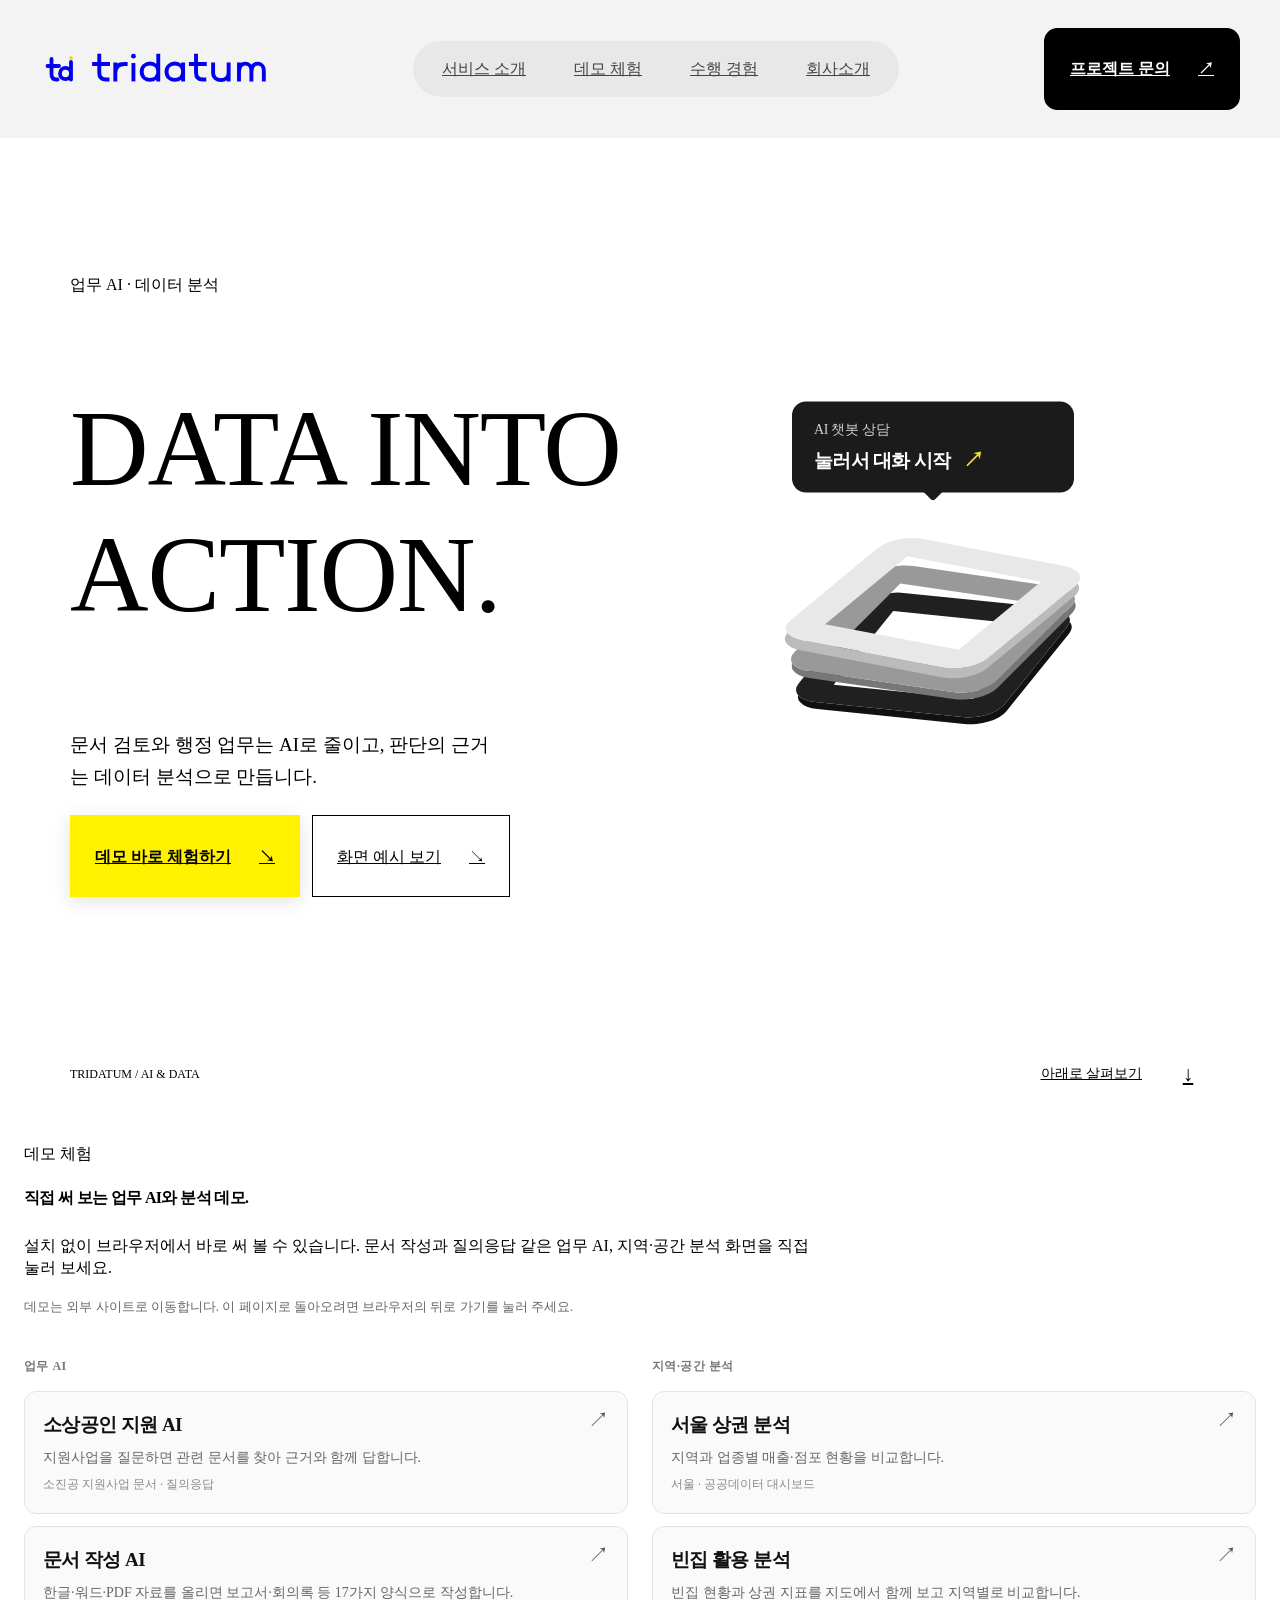
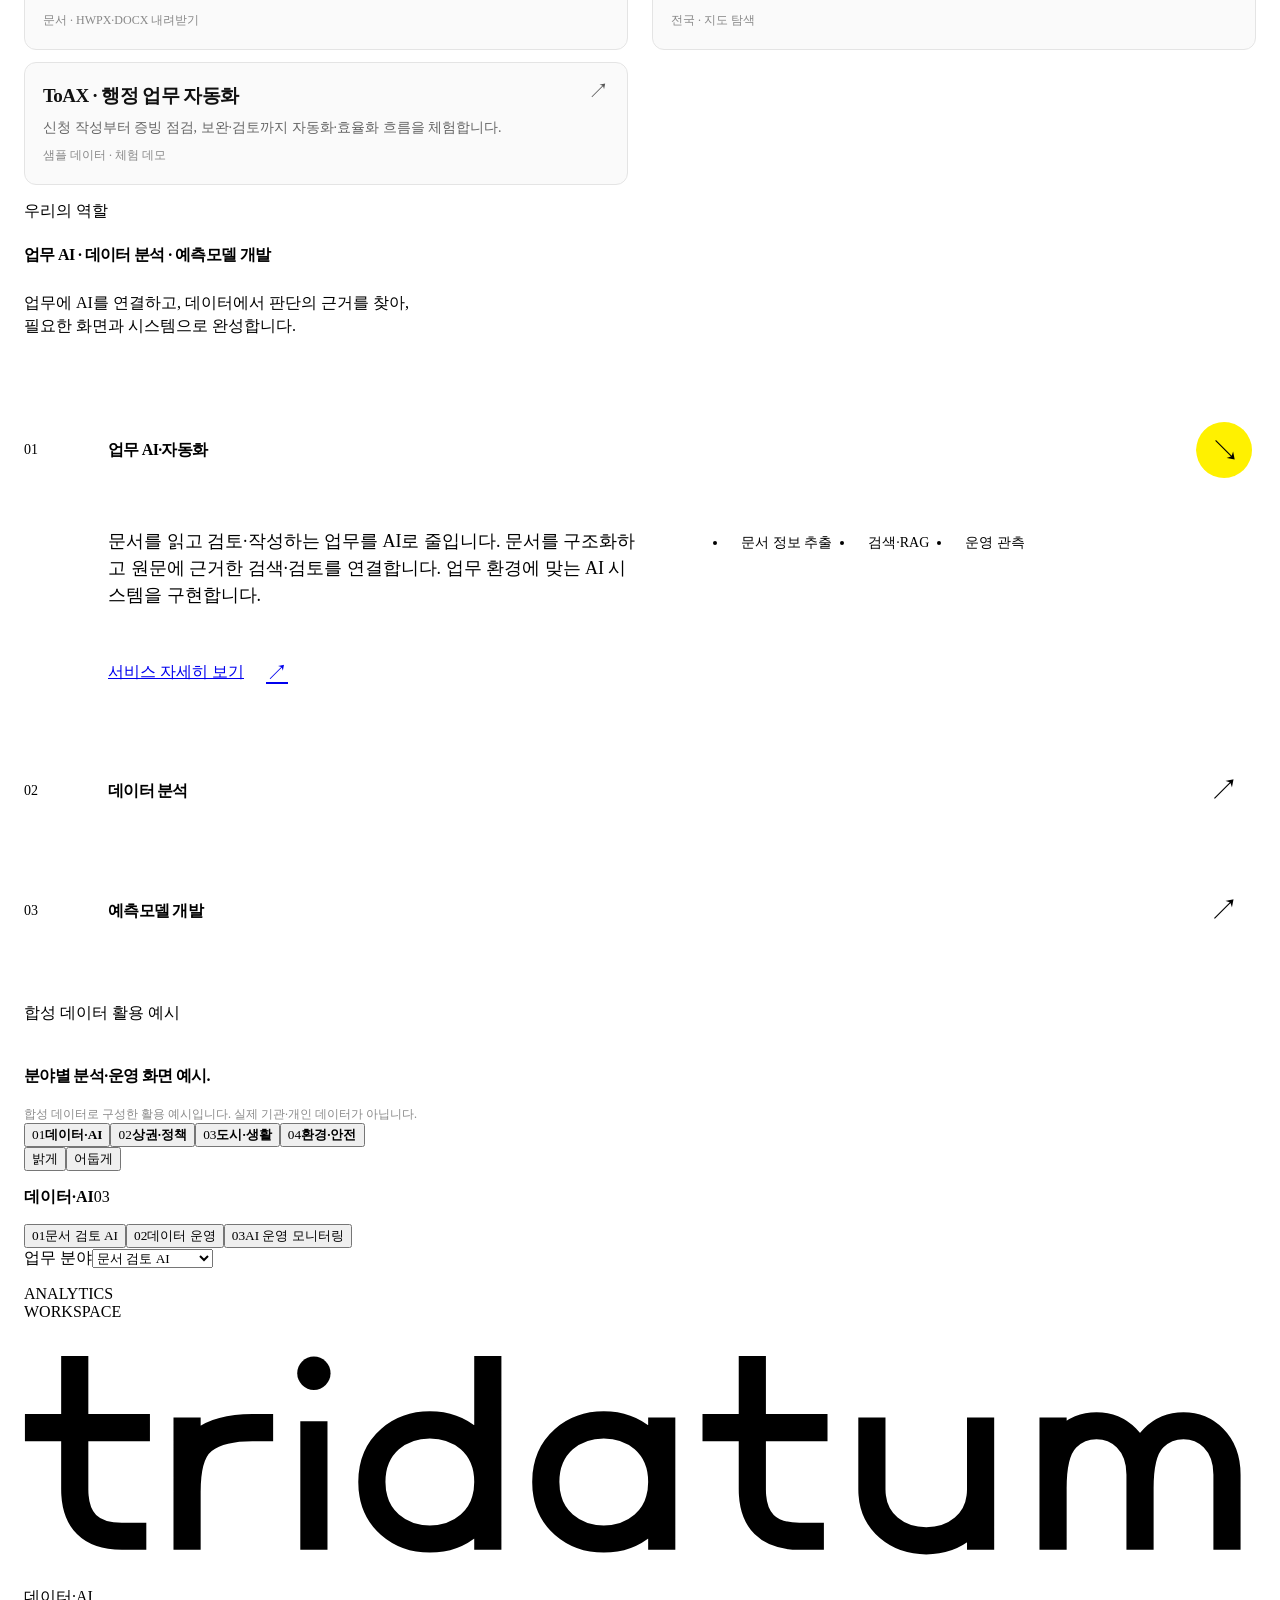
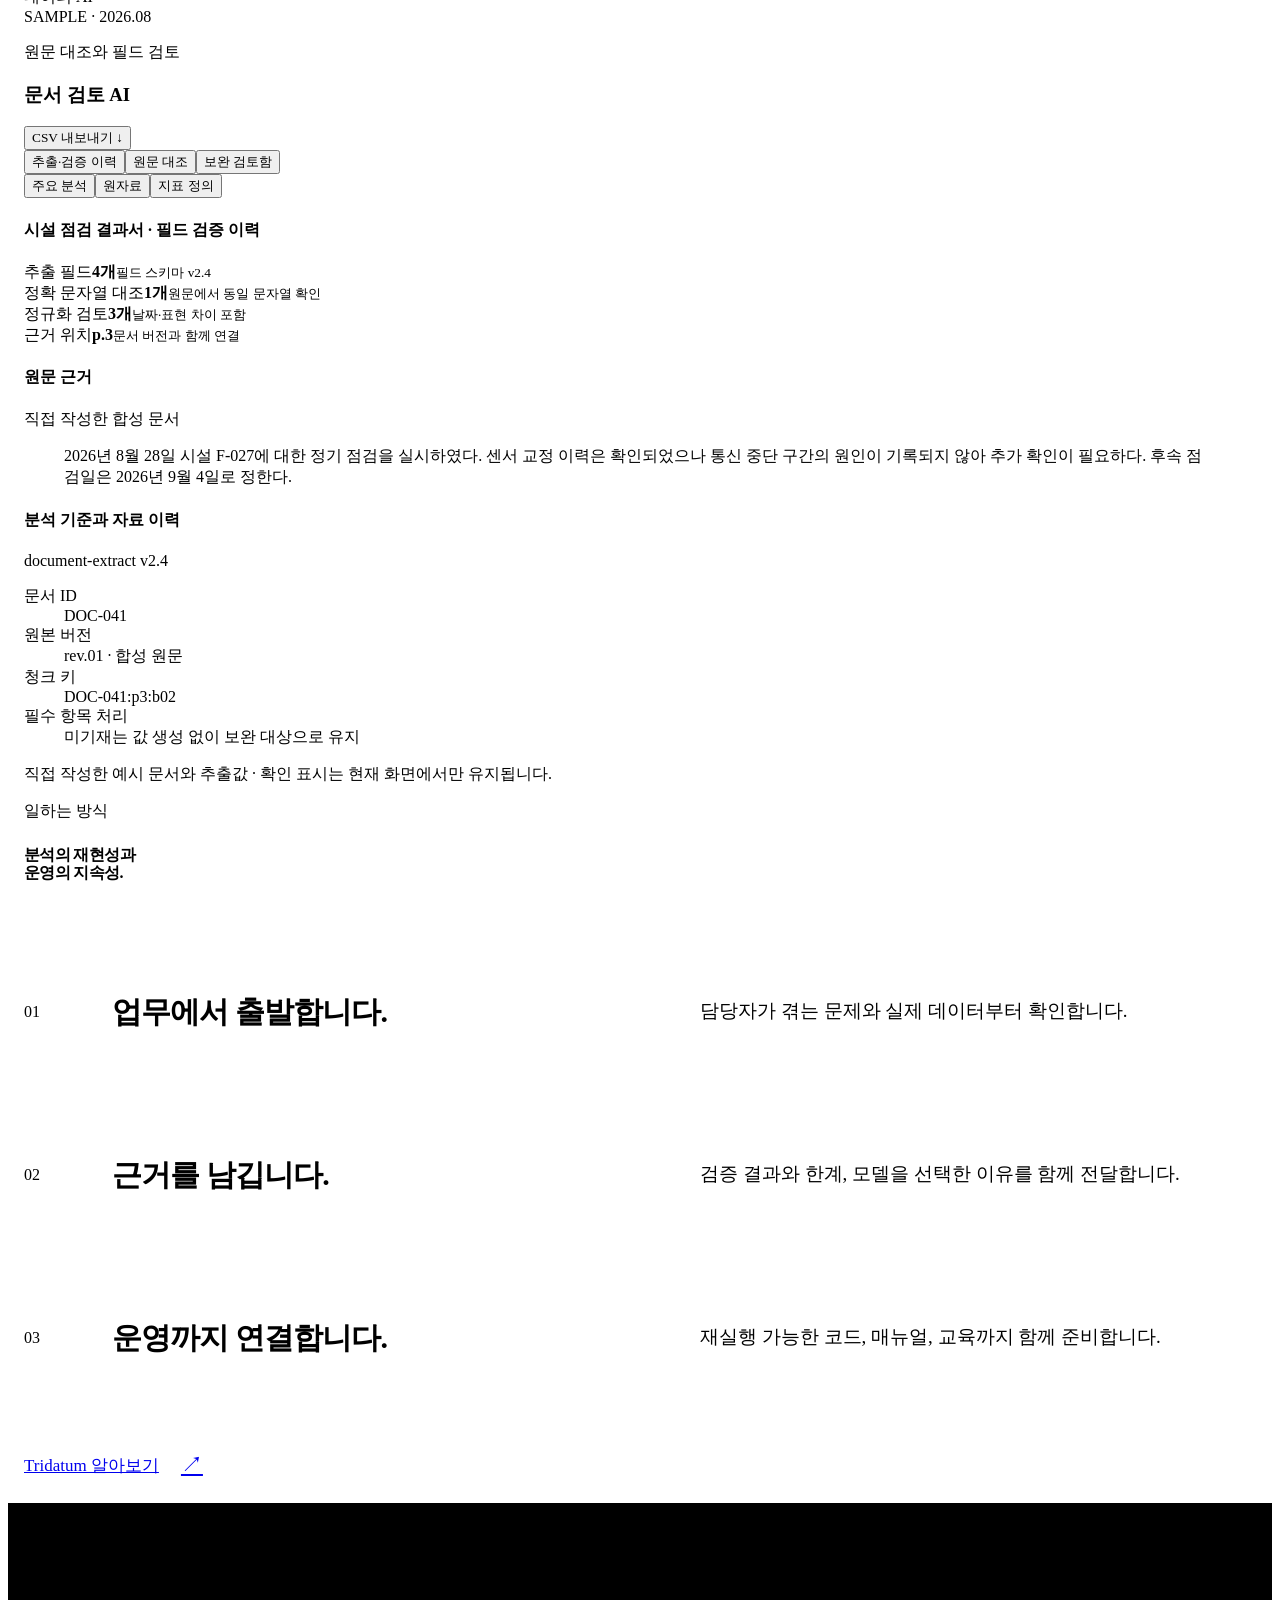
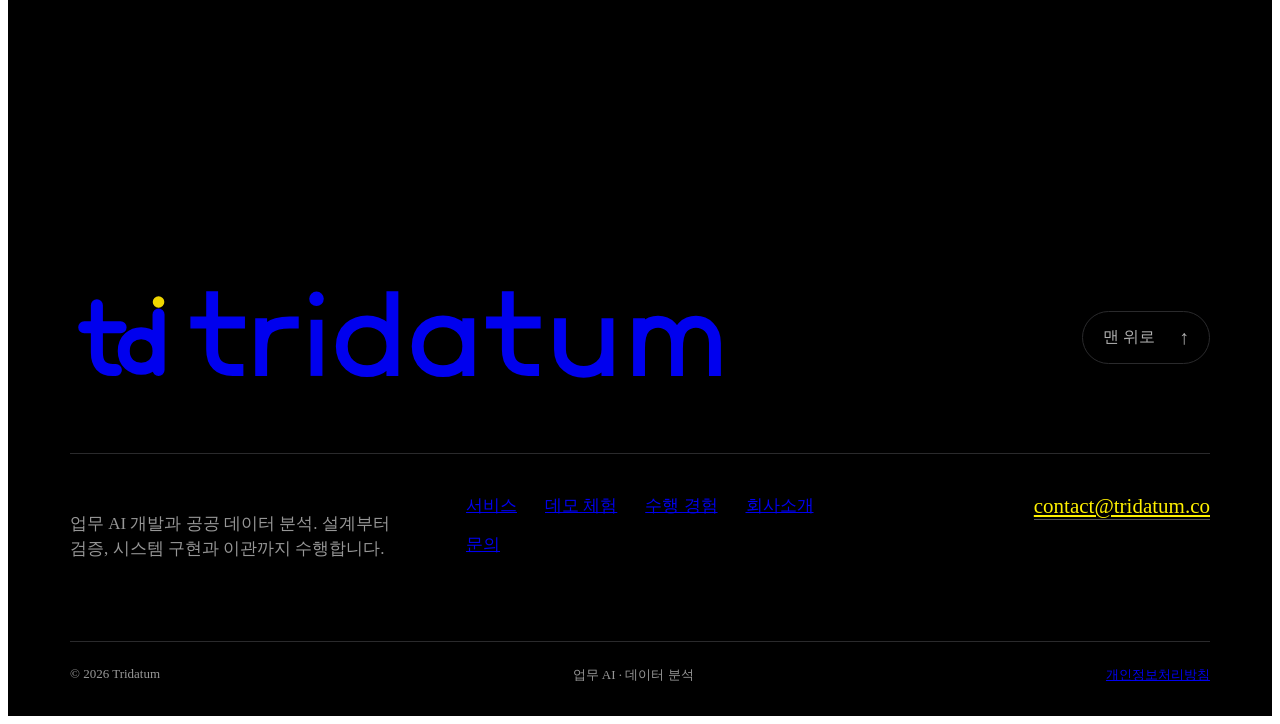
==== commit cdb89560: "Sync verified November 13 production source" ====
--- a/index.html
+++ b/index.html
@@ -3,18 +3,18 @@
   <head>
     <meta charset="UTF-8" />
     <meta name="viewport" content="width=device-width, initial-scale=1.0" />
-    <title>Tridatum · 데이터 분석과 AI</title>
+    <title>트라이데이텀 - 업무 AI · 데이터 분석</title>
     <meta
       name="description"
-      content="정책 분석, 예측 모델링, 문서 AI를 설계하고 구현합니다. 데이터 분석부터 검증과 시스템 개발까지 직접 수행합니다."
+      content="트라이데이텀 - 업무 AI · 데이터 분석"
     />
     <meta name="theme-color" content="#000000" />
     <meta property="og:type" content="website" />
     <meta property="og:site_name" content="Tridatum" />
-    <meta property="og:title" content="Tridatum · 데이터 분석과 AI" />
+    <meta property="og:title" content="트라이데이텀 - 업무 AI · 데이터 분석" />
     <meta
       property="og:description"
-      content="정책 분석, 예측 모델링, 문서 AI를 설계하고 구현합니다. 데이터 분석부터 검증과 시스템 개발까지 직접 수행합니다."
+      content="트라이데이텀 - 업무 AI · 데이터 분석"
     />
     <meta property="og:url" content="https://tridatum.co/" />
     <meta
@@ -38,7 +38,7 @@
     <link rel="stylesheet" href="assets/css/fonts.css?v=20260907v1" />
     <link rel="stylesheet" href="assets/css/base.css?v=20260907v1" />
     <link rel="stylesheet" href="assets/css/design-tokens.css?v=20260907v1" />
-    <link rel="stylesheet" href="assets/css/site.css?v=20260915a3" />
+    <link rel="stylesheet" href="assets/css/site.css?v=20261113v1" />
     <link rel="stylesheet" href="assets/css/design.css?v=20261020b" />
     <link rel="stylesheet" href="assets/css/analytics.css?v=20260907v1" />
     <script>
@@ -47,9 +47,9 @@
     <link rel="stylesheet" href="assets/css/solutions.css?v=20260907v1" />
     <link rel="stylesheet" href="assets/css/operations.css?v=20260907v1" />
     <link rel="stylesheet" href="assets/css/workspace.css?v=20260907v1" />
-    <link rel="stylesheet" href="assets/css/chat.css?v=20261007i1" />
+    <link rel="stylesheet" href="assets/css/chat.css?v=20261113v1" />
   <link rel="stylesheet" href="assets/css/city.css?v=20261007p1" />
-  <link rel="stylesheet" href="assets/css/live-services.css?v=20261112a" />
+  <link rel="stylesheet" href="assets/css/live-services.css?v=20261113v1" />
   </head>
   <body data-page="home" class="editorial">
     <div class="page-transition" aria-hidden="true">
@@ -71,24 +71,24 @@
     <main id="main" tabindex="-1">
       <section class="masthead home-masthead ai-masthead">
         <div class="hero-copy">
-          <p class="eyebrow">공공 데이터 분석 · AI</p>
+          <p class="eyebrow">업무 AI · 데이터 분석</p>
           <h1 lang="en">
             <span class="reveal-line"><span>DATA INTO</span></span
             ><span class="reveal-line"><span>ACTION.</span></span>
           </h1>
           <p class="hero-caption" data-c="hero.lede">
-            정책 분석, 예측 모델링, 문서 AI를 설계하고 구현합니다.
+            문서 검토와 행정 업무는 AI로 줄이고, 판단의 근거는 데이터 분석으로 만듭니다.
           </p>
           <div class="hero-actions">
-            <a class="btn primary" href="#live-services">실제 서비스 이용 <span aria-hidden="true">↘</span></a>
-            <a class="btn ghost" href="#showcase">활용 예시 보기 <span aria-hidden="true">↘</span></a>
+            <a class="btn primary" href="#demo">데모 바로 체험하기 <span aria-hidden="true">↘</span></a>
+            <a class="btn ghost" href="#showcase">화면 예시 보기 <span aria-hidden="true">↘</span></a>
           </div>
         </div>
         <div class="ai-invitation" id="ai-demo">
-          <button type="button" class="ai-character-invite" id="ai-open" aria-label="td 캐릭터에게 트라이데이텀이 하는 일 물어보기" aria-haspopup="dialog" aria-controls="ai-panel">
+          <button type="button" class="ai-character-invite" id="ai-open" aria-label="AI 챗봇 상담 열기" aria-haspopup="dialog" aria-controls="ai-panel">
           <div class="hero-visual">
             <div class="sculpture-stage" data-sculpture aria-hidden="true">
-              <span class="ai-character-bubble"><span class="ai-bubble-label">트라이데이텀이 하는 일</span><span class="ai-bubble-prompt">저에게 물어보세요 <span aria-hidden="true">↗</span></span></span>
+              <span class="ai-character-bubble"><span class="ai-bubble-label">AI 챗봇 상담</span><span class="ai-bubble-prompt">눌러서 대화 시작 <span aria-hidden="true">↗</span></span></span>
               <div class="sculpture-fallback"><i></i><i></i><i></i><img src="assets/img/logo-character.svg?v=20260908b2" alt="" /></div>
             </div>
           </div>
@@ -97,7 +97,7 @@
           <noscript><p>AI 상담은 JavaScript를 켜면 이용할 수 있습니다.</p></noscript>
         </div>
         <div class="hero-bottom">
-          <span>TRIDATUM / DATA &amp; AI</span
+          <span>TRIDATUM / AI &amp; DATA</span
           ><a href="#approach" class="scroll-link"
             >아래로 살펴보기 <span aria-hidden="true">↓</span></a
           >
@@ -106,15 +106,38 @@
       <div class="sheet">
         <div class="sheet-layout">
           <div class="sheet-body">
-            <section class="chapter live-services" id="live-services" data-chapter>
+            <section class="chapter live-services" id="demo" data-chapter>
+              <span id="live-services" class="demo-anchor" aria-hidden="true"></span>
               <div class="chapter-head">
-                <p class="eyebrow">서비스 이용</p>
-                <h2 class="reveal">바로 이용하는 서비스와<br />업무 자동화 체험 데모.</h2>
+                <p class="eyebrow">데모 체험</p>
+                <h2 class="reveal">직접 써 보는 업무 AI와 분석 데모.</h2>
               </div>
               <p class="intro-copy reveal">
-                운영 중인 네 가지 서비스와 업무 자동화 데모를 소개합니다.<br />설치 없이 브라우저에서 이용하거나 행정 업무 자동화·효율화 흐름을 체험해 보세요.
+                설치 없이 브라우저에서 바로 써 볼 수 있습니다. 문서 작성과 질의응답 같은 업무 AI, 지역·공간 분석 화면을 직접 눌러 보세요.
               </p>
+              <p class="demo-return-note">데모는 외부 사이트로 이동합니다. 이 페이지로 돌아오려면 브라우저의 뒤로 가기를 눌러 주세요.</p>
               <div class="live-service-groups">
+                <section class="live-service-group" aria-labelledby="live-group-ai">
+                  <h3 id="live-group-ai">업무 AI</h3>
+                  <a class="live-service" href="https://rag.tridatum.co/">
+                    <strong>소상공인 지원 AI</strong>
+                    <span>지원사업을 질문하면 관련 문서를 찾아 근거와 함께 답합니다.</span>
+                    <small>소진공 지원사업 문서 · 질의응답</small>
+                    <b aria-hidden="true">↗</b>
+                  </a>
+                  <a class="live-service" href="https://file.tridatum.co/">
+                    <strong>문서 작성 AI</strong>
+                    <span>한글·워드·PDF 자료를 올리면 보고서·회의록 등 17가지 양식으로 작성합니다.</span>
+                    <small>문서 · HWPX·DOCX 내려받기</small>
+                    <b aria-hidden="true">↗</b>
+                  </a>
+                  <a class="live-service" href="https://toax.tridatum.co">
+                    <strong>ToAX · 행정 업무 자동화</strong>
+                    <span>신청 작성부터 증빙 점검, 보완·검토까지 자동화·효율화 흐름을 체험합니다.</span>
+                    <small>샘플 데이터 · 체험 데모</small>
+                    <b aria-hidden="true">↗</b>
+                  </a>
+                </section>
                 <section class="live-service-group" aria-labelledby="live-group-space">
                   <h3 id="live-group-space">지역·공간 분석</h3>
                   <a class="live-service" href="https://dash.tridatum.co/">
@@ -130,43 +153,47 @@
                     <b aria-hidden="true">↗</b>
                   </a>
                 </section>
-                <section class="live-service-group" aria-labelledby="live-group-ai">
-                  <h3 id="live-group-ai">업무 AI</h3>
-                  <a class="live-service" href="https://rag.tridatum.co/">
-                    <strong>소상공인 지원 AI</strong>
-                    <span>지원사업을 질문하면 관련 문서를 찾아 근거와 함께 답합니다.</span>
-                    <small>소진공 지원사업 문서 · 질의응답</small>
-                    <b aria-hidden="true">↗</b>
-                  </a>
-                  <a class="live-service" href="https://file.tridatum.co/">
-                    <strong>문서 작성 AI</strong>
-                    <span>한글·워드·PDF 자료를 올리면 보고서·회의록 등 17가지 양식으로 작성합니다.</span>
-                    <small>문서 · HWPX·DOCX 내려받기</small>
-                    <b aria-hidden="true">↗</b>
-                  </a>
-                  <a class="live-service" href="https://toax.tridatum.co">
-                    <strong>ToAX · 행정 업무 자동화</strong>
-                    <span>신청 작성부터 증빙 점검, 보완·검토까지 자동화·효율화 흐름을 체험합니다.</span>
-                    <small>샘플 데이터 · 체험 데모</small>
-                    <b aria-hidden="true">↗</b>
-                  </a>
-                </section>
               </div>
             </section>
             <section class="chapter" id="approach" data-chapter>
               <div class="chapter-head">
                 <p class="eyebrow">우리의 역할</p>
-                <h2 class="reveal">분석 설계부터<br />검증과 구현까지.</h2>
+                <h2 class="reveal">업무 AI · 데이터 분석 · 예측모델 개발</h2>
               </div>
               <p class="intro-copy reveal">
-                데이터를 연결하고, 판단의 근거를 찾고,<br />업무에 필요한 화면과
-                시스템으로 완성합니다.
+                업무에 AI를 연결하고, 데이터에서 판단의 근거를 찾아,<br />
+                필요한 화면과 시스템으로 완성합니다.
               </p>
               <div class="service-list">
                 <details class="service-accordion" name="services" open>
                   <summary>
                     <span class="row-number">01</span>
-                    <h3>데이터·정책 분석</h3>
+                    <h3>업무 AI·자동화</h3>
+                    <span class="row-arrow" aria-hidden="true">↗</span>
+                  </summary>
+                  <div class="accordion-content">
+                    <div>
+                      <p>
+                        문서를 읽고 검토·작성하는 업무를 AI로 줄입니다.
+                        문서를 구조화하고 원문에 근거한 검색·검토를 연결합니다.
+                        업무 환경에 맞는 AI 시스템을 구현합니다.
+                      </p>
+                      <a class="text-link" href="services.html#document_ai"
+                        >서비스 자세히 보기
+                        <span aria-hidden="true">↗</span></a
+                      >
+                    </div>
+                    <ul>
+                      <li>문서 정보 추출</li>
+                      <li>검색·RAG</li>
+                      <li>운영 관측</li>
+                    </ul>
+                  </div>
+                </details>
+                <details class="service-accordion" name="services">
+                  <summary>
+                    <span class="row-number">02</span>
+                    <h3>데이터 분석</h3>
                     <span class="row-arrow" aria-hidden="true">↗</span>
                   </summary>
                   <div class="accordion-content">
@@ -189,8 +216,8 @@
                 </details>
                 <details class="service-accordion" name="services">
                   <summary>
-                    <span class="row-number">02</span>
-                    <h3>위험 예측과 모델 검증</h3>
+                    <span class="row-number">03</span>
+                    <h3>예측모델 개발</h3>
                     <span class="row-arrow" aria-hidden="true">↗</span>
                   </summary>
                   <div class="accordion-content">
@@ -211,30 +238,6 @@
                     </ul>
                   </div>
                 </details>
-                <details class="service-accordion" name="services">
-                  <summary>
-                    <span class="row-number">03</span>
-                    <h3>문서 검색과 AI 개발</h3>
-                    <span class="row-arrow" aria-hidden="true">↗</span>
-                  </summary>
-                  <div class="accordion-content">
-                    <div>
-                      <p>
-                        문서를 구조화하고 원문에 근거한 검색·검토를 연결합니다.
-                        업무 환경에 맞는 AI 시스템을 구현합니다.
-                      </p>
-                      <a class="text-link" href="services.html#document_ai"
-                        >서비스 자세히 보기
-                        <span aria-hidden="true">↗</span></a
-                      >
-                    </div>
-                    <ul>
-                      <li>문서 정보 추출</li>
-                      <li>검색·RAG</li>
-                      <li>운영 관측</li>
-                    </ul>
-                  </div>
-                </details>
               </div>
             </section>
             <section
@@ -248,1169 +251,8 @@
                 <p class="showcase-note">합성 데이터로 구성한 활용 예시입니다. 실제 기관·개인 데이터가 아닙니다.</p>
               </div>
               <!-- ANALYTICS:START -->
-              <div class="workspace-toolbar">
-                <div
-                  class="solution-groups"
-                  role="group"
-                  aria-label="대시보드 유형"
-                >
-                  <button
-                    data-solution-group="commerce"
-                    aria-pressed="true"
-                    title="매출 구조 · 노출 변화 · 소비 흐름"
-                  >
-                    <span>01</span><b>상권·정책</b></button
-                  ><button
-                    data-solution-group="city"
-                    aria-pressed="false"
-                    title="조사 후보 · 서비스 공백 · 이동 경로"
-                  >
-                    <span>02</span><b>도시·생활</b></button
-                  ><button
-                    data-solution-group="environment"
-                    aria-pressed="false"
-                    title="설비 수집 · 예찰 계획 · 위험 검토"
-                  >
-                    <span>03</span><b>환경·안전</b></button
-                  ><button
-                    data-solution-group="systems"
-                    aria-pressed="false"
-                    title="원문 대조 · 적재 품질 · 요청 추적"
-                  >
-                    <span>04</span><b>데이터·AI</b>
-                  </button>
-                </div>
-                <div
-                  class="solution-appearance"
-                  role="group"
-                  aria-label="업무 화면 테마"
-                >
-                  <button
-                    type="button"
-                    data-workspace-theme="light"
-                    aria-pressed="true"
-                  >
-                    밝게</button
-                  ><button
-                    type="button"
-                    data-workspace-theme="dark"
-                    aria-pressed="false"
-                  >
-                    어둡게
-                  </button>
-                </div>
-              </div>
-              <div class="solution-shell" data-theme="light">
-                <aside class="solution-catalog">
-                  <p class="catalog-label">
-                    <b data-catalog-group>상권·정책</b><span>03</span>
-                  </p>
-                  <div
-                    class="solution-tabs"
-                    role="tablist"
-                    aria-orientation="vertical"
-                    aria-label="업무 분야"
-                  >
-                    <button
-                      id="solution-tab-market"
-                      role="tab"
-                      aria-selected="true"
-                      aria-controls="solution-screen"
-                      tabindex="0"
-                      data-solution="market"
-                    >
-                      <span>01</span>상권 종합 분석</button
-                    ><button
-                      id="solution-tab-vacancy"
-                      role="tab"
-                      aria-selected="false"
-                      aria-controls="solution-screen"
-                      tabindex="-1"
-                      data-solution="vacancy"
-                      hidden
-                    >
-                      <span>01</span>빈집 예측</button
-                    ><button
-                      id="solution-tab-emission"
-                      role="tab"
-                      aria-selected="false"
-                      aria-controls="solution-screen"
-                      tabindex="-1"
-                      data-solution="emission"
-                      hidden
-                    >
-                      <span>01</span>굴뚝 모니터링</button
-                    ><button
-                      id="solution-tab-broadcast"
-                      role="tab"
-                      aria-selected="false"
-                      aria-controls="solution-screen"
-                      tabindex="-1"
-                      data-solution="broadcast"
-                    >
-                      <span>02</span>방송 홍보 분석</button
-                    ><button
-                      id="solution-tab-care"
-                      role="tab"
-                      aria-selected="false"
-                      aria-controls="solution-screen"
-                      tabindex="-1"
-                      data-solution="care"
-                      hidden
-                    >
-                      <span>02</span>돌봄 수요 분석</button
-                    ><button
-                      id="solution-tab-mobility"
-                      role="tab"
-                      aria-selected="false"
-                      aria-controls="solution-screen"
-                      tabindex="-1"
-                      data-solution="mobility"
-                      hidden
-                    >
-                      <span>03</span>교통·이동 분석</button
-                    ><button
-                      id="solution-tab-wildlife"
-                      role="tab"
-                      aria-selected="false"
-                      aria-controls="solution-screen"
-                      tabindex="-1"
-                      data-solution="wildlife"
-                      hidden
-                    >
-                      <span>02</span>환경·예찰 분석</button
-                    ><button
-                      id="solution-tab-voucher"
-                      role="tab"
-                      aria-selected="false"
-                      aria-controls="solution-screen"
-                      tabindex="-1"
-                      data-solution="voucher"
-                    >
-                      <span>03</span>지역 소비 분석</button
-                    ><button
-                      id="solution-tab-risk"
-                      role="tab"
-                      aria-selected="false"
-                      aria-controls="solution-screen"
-                      tabindex="-1"
-                      data-solution="risk"
-                      hidden
-                    >
-                      <span>03</span>위험징후 탐지</button
-                    ><button
-                      id="solution-tab-documents"
-                      role="tab"
-                      aria-selected="false"
-                      aria-controls="solution-screen"
-                      tabindex="-1"
-                      data-solution="documents"
-                      hidden
-                    >
-                      <span>01</span>문서 검토 AI</button
-                    ><button
-                      id="solution-tab-warehouse"
-                      role="tab"
-                      aria-selected="false"
-                      aria-controls="solution-screen"
-                      tabindex="-1"
-                      data-solution="warehouse"
-                      hidden
-                    >
-                      <span>02</span>데이터 운영</button
-                    ><button
-                      id="solution-tab-llm"
-                      role="tab"
-                      aria-selected="false"
-                      aria-controls="solution-screen"
-                      tabindex="-1"
-                      data-solution="llm"
-                      hidden
-                    >
-                      <span>03</span>AI 운영 모니터링
-                    </button>
-                  </div>
-                  <label class="solution-select"
-                    >업무 분야<select aria-label="업무 분야 선택">
-                      <option value="market">상권 종합 분석</option>
-                      <option value="vacancy" hidden disabled>빈집 예측</option>
-                      <option value="emission" hidden disabled>
-                        굴뚝 모니터링
-                      </option>
-                      <option value="broadcast">방송 홍보 분석</option>
-                      <option value="care" hidden disabled>
-                        돌봄 수요 분석
-                      </option>
-                      <option value="mobility" hidden disabled>
-                        교통·이동 분석
-                      </option>
-                      <option value="wildlife" hidden disabled>
-                        환경·예찰 분석
-                      </option>
-                      <option value="voucher">지역 소비 분석</option>
-                      <option value="risk" hidden disabled>
-                        위험징후 탐지
-                      </option>
-                      <option value="documents" hidden disabled>
-                        문서 검토 AI
-                      </option>
-                      <option value="warehouse" hidden disabled>
-                        데이터 운영
-                      </option>
-                      <option value="llm" hidden disabled>
-                        AI 운영 모니터링
-                      </option>
-                    </select></label
-                  >
-                  <p class="catalog-foot">ANALYTICS<br />WORKSPACE</p>
-                </aside>
-                <div
-                  id="solution-screen"
-                  role="tabpanel"
-                  aria-labelledby="solution-tab-market"
-                >
-                  <div
-                    class="ops-workspace analytics"
-                    data-ops-id="market"
-                    data-view="evidence"
-                    data-detail-current="analysis"
-                  >
-                    <div class="ops-chrome">
-                      <div>
-                        <svg
-                          class="brand-wordmark"
-                          viewBox="0 0 340 68"
-                          aria-hidden="true"
-                        >
-                          <g
-                            fill="none"
-                            stroke="currentColor"
-                            stroke-width="7.5"
-                            stroke-linecap="square"
-                            stroke-linejoin="round"
-                          >
-                            <path d="M14 9v33q0 13 13 13h3M4 25h27" />
-                            <path d="M45 55V26m0 13q0-14 18-14h2" />
-                            <path d="M80 27v28" />
-                            <path
-                              d="M128 9v46m0-15c0-21-32-21-32 0s32 21 32 0"
-                            />
-                            <path
-                              d="M176 26v29m0-15c0-21-32-21-32 0s32 21 32 0"
-                            />
-                            <path d="M201 9v33q0 13 13 13h3M191 25h27" />
-                            <path d="M234 26v16c0 19 30 19 30 0V26m0 16v13" />
-                            <path
-                              d="M284 55V26m0 12c0-18 24-18 24 0v17m0-17c0-18 24-18 24 0v17"
-                            />
-                          </g>
-                          <circle
-                            class="brand-point"
-                            cx="80"
-                            cy="10"
-                            r="4.6"
-                            fill="#000000"
-                          /></svg
-                        ><span>상권·정책</span>
-                      </div>
-                      <span class="ops-sample">SAMPLE · 2026.08</span>
-                    </div>
-                    <div class="ops-body">
-                      <header class="ops-heading">
-                        <div>
-                          <p>시장별 매출과 방문 흐름</p>
-                          <h3>상권 종합 분석</h3>
-                        </div>
-                        <div class="ops-controls">
-                          <label class="ops-control"
-                            ><span>거래 유형</span
-                            ><select
-                              data-ops-filter="scope"
-                              aria-label="거래 유형"
-                            >
-                              <option value="all" selected>전체</option>
-                              <option value="도매">도매 중심</option>
-                              <option value="소매">소매 중심</option>
-                            </select></label
-                          ><label class="ops-control"
-                            ><span>기준 월</span
-                            ><select
-                              data-ops-filter="period"
-                              aria-label="기준 월"
-                            >
-                              <option value="8" selected>2026년 8월</option>
-                              <option value="6">2026년 6월</option>
-                            </select></label
-                          ><button class="ops-export" data-ops-export>
-                            CSV 내보내기 <span aria-hidden="true">↓</span>
-                          </button>
-                        </div>
-                      </header>
-                      <div class="ops-navigation">
-                        <div
-                          class="ops-view-tabs"
-                          role="tablist"
-                          aria-label="상권 분석 담당 작업 화면"
-                        >
-                          <button
-                            id="ops-view-evidence"
-                            role="tab"
-                            aria-selected="true"
-                            aria-controls="ops-view-panel"
-                            tabindex="0"
-                            data-ops-view="evidence"
-                          >
-                            매출 정합성</button
-                          ><button
-                            id="ops-view-overview"
-                            role="tab"
-                            aria-selected="false"
-                            aria-controls="ops-view-panel"
-                            tabindex="-1"
-                            data-ops-view="overview"
-                          >
-                            상권 현황</button
-                          ><button
-                            id="ops-view-tasks"
-                            role="tab"
-                            aria-selected="false"
-                            aria-controls="ops-view-panel"
-                            tabindex="-1"
-                            data-ops-view="tasks"
-                          >
-                            상권 검토함
-                          </button>
-                        </div>
-                        <div
-                          class="ops-detail-nav"
-                          role="group"
-                          aria-label="상세 분석 페이지"
-                        >
-                          <button
-                            data-detail-page="analysis"
-                            aria-pressed="true"
-                          >
-                            주요 분석</button
-                          ><button
-                            data-detail-page="records"
-                            aria-pressed="false"
-                          >
-                            원자료</button
-                          ><button
-                            data-detail-page="rules"
-                            aria-pressed="false"
-                          >
-                            지표 정의
-                          </button>
-                        </div>
-                      </div>
-                      <div
-                        id="ops-view-panel"
-                        role="tabpanel"
-                        aria-labelledby="ops-view-evidence"
-                      >
-                        <div class="ops-detail-heading">
-                          <h4>중앙시장 · 월 마감 정합성</h4>
-                          <label class="ops-detail-picker"
-                            >분석 대상<select
-                              data-detail-select
-                              aria-label="분석 대상 선택"
-                            >
-                              <option value="M-101" selected>중앙시장</option>
-                              <option value="M-102">동부시장</option>
-                              <option value="M-103">서부시장</option>
-                              <option value="M-104">수변시장</option>
-                              <option value="M-105">북문시장</option>
-                              <option value="M-106">역전시장</option>
-                              <option value="M-107">남문시장</option>
-                              <option value="M-108">생활시장</option>
-                            </select></label
-                          >
-                        </div>
-                        <div class="ops-metrics">
-                          <div class="ops-metric">
-                            <span>순매출</span><strong>27,623만원</strong
-                            ><small>승인 − 취소</small>
-                          </div>
-                          <div class="ops-metric">
-                            <span>동일점포</span><strong>66 / 71</strong
-                            ><small>두 기간 모두 관측</small>
-                          </div>
-                          <div class="ops-metric">
-                            <span>일평균 매출</span><strong>1,062만원</strong
-                            ><small>26영업일 기준</small>
-                          </div>
-                          <div class="ops-metric">
-                            <span>점포 연결률</span><strong>84.5%</strong
-                            ><small>대장과 거래 점포 연결</small>
-                          </div>
-                        </div>
-                        <div class="ops-analysis-grid">
-                          <section class="a-panel ops-panel ops-primary-panel">
-                            <header class="ops-panel-head">
-                              <h4>동일점포와 전체 점포의 변화</h4>
-                              <span
-                                >각 계열 1월 = 100 · 합성 동일점포 집계</span
-                              >
-                            </header>
-                            <div class="a-chart">
-                              <div class="a-legend">
-                                <span
-                                  ><i style="--series: var(--chart-1)"></i>전체
-                                  점포</span
-                                ><span
-                                  ><i
-                                    style="
-                                      --series: var(--chart-2);
-                                      border-top: 1px dashed currentColor;
-                                      background: none;
-                                    "
-                                  ></i
-                                  >동일점포</span
-                                >
-                              </div>
-                              <svg
-                                class="a-plot-desktop"
-                                viewBox="0 0 560 278"
-                                role="group"
-                                aria-label="동일점포와 전체 점포의 변화"
-                              >
-                                <text
-                                  class="a-axis"
-                                  x="47"
-                                  y="12"
-                                  text-anchor="start"
-                                >
-                                  지수
-                                </text>
-                                <line
-                                  class="a-gridline"
-                                  x1="47"
-                                  x2="541"
-                                  y1="227"
-                                  y2="227"
-                                />
-                                <text
-                                  class="a-axis"
-                                  x="38"
-                                  y="231"
-                                  text-anchor="end"
-                                >
-                                  0
-                                </text>
-                                <line
-                                  class="a-gridline"
-                                  x1="47"
-                                  x2="541"
-                                  y1="190.5285662953647"
-                                  y2="190.5285662953647"
-                                />
-                                <text
-                                  class="a-axis"
-                                  x="38"
-                                  y="194.5285662953647"
-                                  text-anchor="end"
-                                >
-                                  25
-                                </text>
-                                <line
-                                  class="a-gridline"
-                                  x1="47"
-                                  x2="541"
-                                  y1="154.0571325907294"
-                                  y2="154.0571325907294"
-                                />
-                                <text
-                                  class="a-axis"
-                                  x="38"
-                                  y="158.0571325907294"
-                                  text-anchor="end"
-                                >
-                                  50
-                                </text>
-                                <line
-                                  class="a-gridline"
-                                  x1="47"
-                                  x2="541"
-                                  y1="117.58569888609412"
-                                  y2="117.58569888609412"
-                                />
-                                <text
-                                  class="a-axis"
-                                  x="38"
-                                  y="121.58569888609412"
-                                  text-anchor="end"
-                                >
-                                  75
-                                </text>
-                                <line
-                                  class="a-gridline"
-                                  x1="47"
-                                  x2="541"
-                                  y1="81.11426518145882"
-                                  y2="81.11426518145882"
-                                />
-                                <text
-                                  class="a-axis"
-                                  x="38"
-                                  y="85.11426518145882"
-                                  text-anchor="end"
-                                >
-                                  100
-                                </text>
-                                <line
-                                  class="a-gridline"
-                                  x1="47"
-                                  x2="541"
-                                  y1="44.642831476823545"
-                                  y2="44.642831476823545"
-                                />
-                                <text
-                                  class="a-axis"
-                                  x="38"
-                                  y="48.642831476823545"
-                                  text-anchor="end"
-                                >
-                                  125
-                                </text>
-                                <polyline
-                                  class="a-line"
-                                  pathLength="1"
-                                  points="47,81.11426518145882 117.57142857142857,65.35860582105641 188.14285714285714,54.1254042400287 258.7142857142857,50.47826086956519 329.2857142857143,54.85483291412143 399.85714285714283,64.62917714696368 470.42857142857144,75.7164929931728 541,83.01077973409986"
-                                  fill="none"
-                                  stroke="var(--chart-1)"
-                                  stroke-width="2"
-                                  stroke-linejoin="round"
-                                />
-                                <polyline
-                                  class="a-line"
-                                  pathLength="1"
-                                  points="47,81.11426518145882 117.57142857142857,66.52569169960472 188.14285714285714,56.45957599712537 258.7142857142857,53.979518505210194 329.2857142857143,59.52317642831477 399.85714285714283,70.46460653970533 470.42857142857144,82.71900826446276 541,91.18038088393817"
-                                  fill="none"
-                                  stroke="var(--chart-2)"
-                                  stroke-width="2"
-                                  stroke-linejoin="round"
-                                  stroke-dasharray="4 3"
-                                />
-                                <text
-                                  class="a-axis"
-                                  x="47"
-                                  y="251"
-                                  text-anchor="middle"
-                                >
-                                  1월
-                                </text>
-                                <g
-                                  tabindex="0"
-                                  role="img"
-                                  aria-label="1월 · 전체 점포 100지수 / 동일점포 100지수"
-                                  data-tip="1월 · 전체 점포 100지수 / 동일점포 100지수"
-                                >
-                                  <rect
-                                    x="47"
-                                    y="42"
-                                    width="70.57142857142857"
-                                    height="185"
-                                    fill="transparent"
-                                  />
-                                  <circle
-                                    class="a-data-point"
-                                    cx="47"
-                                    cy="81.11426518145882"
-                                    r="4"
-                                    fill="var(--chart-1)"
-                                    stroke="#f6f9f8"
-                                    stroke-width="2"
-                                  />
-                                </g>
-                                <text
-                                  class="a-axis"
-                                  x="117.57142857142857"
-                                  y="251"
-                                  text-anchor="middle"
-                                >
-                                  2월
-                                </text>
-                                <g
-                                  tabindex="0"
-                                  role="img"
-                                  aria-label="2월 · 전체 점포 110.8지수 / 동일점포 110지수"
-                                  data-tip="2월 · 전체 점포 110.8지수 / 동일점포 110지수"
-                                >
-                                  <rect
-                                    x="82.28571428571428"
-                                    y="42"
-                                    width="70.57142857142857"
-                                    height="185"
-                                    fill="transparent"
-                                  />
-                                  <circle
-                                    class="a-data-point"
-                                    cx="117.57142857142857"
-                                    cy="65.35860582105641"
-                                    r="4"
-                                    fill="var(--chart-1)"
-                                    stroke="#f6f9f8"
-                                    stroke-width="2"
-                                  />
-                                </g>
-                                <text
-                                  class="a-axis"
-                                  x="188.14285714285714"
-                                  y="251"
-                                  text-anchor="middle"
-                                >
-                                  3월
-                                </text>
-                                <g
-                                  tabindex="0"
-                                  role="img"
-                                  aria-label="3월 · 전체 점포 118.5지수 / 동일점포 116.9지수"
-                                  data-tip="3월 · 전체 점포 118.5지수 / 동일점포 116.9지수"
-                                >
-                                  <rect
-                                    x="152.85714285714286"
-                                    y="42"
-                                    width="70.57142857142857"
-                                    height="185"
-                                    fill="transparent"
-                                  />
-                                  <circle
-                                    class="a-data-point"
-                                    cx="188.14285714285714"
-                                    cy="54.1254042400287"
-                                    r="4"
-                                    fill="var(--chart-1)"
-                                    stroke="#f6f9f8"
-                                    stroke-width="2"
-                                  />
-                                </g>
-                                <text
-                                  class="a-axis"
-                                  x="258.7142857142857"
-                                  y="251"
-                                  text-anchor="middle"
-                                >
-                                  4월
-                                </text>
-                                <g
-                                  tabindex="0"
-                                  role="img"
-                                  aria-label="4월 · 전체 점포 121지수 / 동일점포 118.6지수"
-                                  data-tip="4월 · 전체 점포 121지수 / 동일점포 118.6지수"
-                                >
-                                  <rect
-                                    x="223.42857142857144"
-                                    y="42"
-                                    width="70.57142857142857"
-                                    height="185"
-                                    fill="transparent"
-                                  />
-                                  <circle
-                                    class="a-data-point"
-                                    cx="258.7142857142857"
-                                    cy="50.47826086956519"
-                                    r="4"
-                                    fill="var(--chart-1)"
-                                    stroke="#f6f9f8"
-                                    stroke-width="2"
-                                  />
-                                </g>
-                                <text
-                                  class="a-axis"
-                                  x="329.2857142857143"
-                                  y="251"
-                                  text-anchor="middle"
-                                >
-                                  5월
-                                </text>
-                                <g
-                                  tabindex="0"
-                                  role="img"
-                                  aria-label="5월 · 전체 점포 118지수 / 동일점포 114.8지수"
-                                  data-tip="5월 · 전체 점포 118지수 / 동일점포 114.8지수"
-                                >
-                                  <rect
-                                    x="294"
-                                    y="42"
-                                    width="70.57142857142857"
-                                    height="185"
-                                    fill="transparent"
-                                  />
-                                  <circle
-                                    class="a-data-point"
-                                    cx="329.2857142857143"
-                                    cy="54.85483291412143"
-                                    r="4"
-                                    fill="var(--chart-1)"
-                                    stroke="#f6f9f8"
-                                    stroke-width="2"
-                                  />
-                                </g>
-                                <text
-                                  class="a-axis"
-                                  x="399.85714285714283"
-                                  y="251"
-                                  text-anchor="middle"
-                                >
-                                  6월
-                                </text>
-                                <g
-                                  tabindex="0"
-                                  role="img"
-                                  aria-label="6월 · 전체 점포 111.3지수 / 동일점포 107.3지수"
-                                  data-tip="6월 · 전체 점포 111.3지수 / 동일점포 107.3지수"
-                                >
-                                  <rect
-                                    x="364.57142857142856"
-                                    y="42"
-                                    width="70.57142857142857"
-                                    height="185"
-                                    fill="transparent"
-                                  />
-                                  <circle
-                                    class="a-data-point"
-                                    cx="399.85714285714283"
-                                    cy="64.62917714696368"
-                                    r="4"
-                                    fill="var(--chart-1)"
-                                    stroke="#f6f9f8"
-                                    stroke-width="2"
-                                  />
-                                </g>
-                                <g
-                                  tabindex="0"
-                                  role="img"
-                                  aria-label="7월 · 전체 점포 103.7지수 / 동일점포 98.9지수"
-                                  data-tip="7월 · 전체 점포 103.7지수 / 동일점포 98.9지수"
-                                >
-                                  <rect
-                                    x="435.14285714285717"
-                                    y="42"
-                                    width="70.57142857142857"
-                                    height="185"
-                                    fill="transparent"
-                                  />
-                                  <circle
-                                    class="a-data-point"
-                                    cx="470.42857142857144"
-                                    cy="75.7164929931728"
-                                    r="4"
-                                    fill="var(--chart-1)"
-                                    stroke="#f6f9f8"
-                                    stroke-width="2"
-                                  />
-                                </g>
-                                <text
-                                  class="a-axis"
-                                  x="541"
-                                  y="251"
-                                  text-anchor="middle"
-                                >
-                                  8월
-                                </text>
-                                <g
-                                  tabindex="0"
-                                  role="img"
-                                  aria-label="8월 · 전체 점포 98.7지수 / 동일점포 93.1지수"
-                                  data-tip="8월 · 전체 점포 98.7지수 / 동일점포 93.1지수"
-                                >
-                                  <rect
-                                    x="505.7142857142857"
-                                    y="42"
-                                    width="70.57142857142857"
-                                    height="185"
-                                    fill="transparent"
-                                  />
-                                  <circle
-                                    class="a-data-point"
-                                    cx="541"
-                                    cy="83.01077973409986"
-                                    r="4"
-                                    fill="var(--chart-1)"
-                                    stroke="#f6f9f8"
-                                    stroke-width="2"
-                                  />
-                                </g></svg
-                              ><svg
-                                class="a-plot-mobile"
-                                viewBox="0 0 360 274"
-                                role="group"
-                                aria-label="동일점포와 전체 점포의 변화"
-                              >
-                                <text
-                                  class="a-axis"
-                                  x="47"
-                                  y="12"
-                                  text-anchor="start"
-                                >
-                                  지수
-                                </text>
-                                <line
-                                  class="a-gridline"
-                                  x1="47"
-                                  x2="341"
-                                  y1="223"
-                                  y2="223"
-                                />
-                                <text
-                                  class="a-axis"
-                                  x="38"
-                                  y="227"
-                                  text-anchor="end"
-                                >
-                                  0
-                                </text>
-                                <line
-                                  class="a-gridline"
-                                  x1="47"
-                                  x2="341"
-                                  y1="187.24721523535752"
-                                  y2="187.24721523535752"
-                                />
-                                <text
-                                  class="a-axis"
-                                  x="38"
-                                  y="191.24721523535752"
-                                  text-anchor="end"
-                                >
-                                  25
-                                </text>
-                                <line
-                                  class="a-gridline"
-                                  x1="47"
-                                  x2="341"
-                                  y1="151.49443047071503"
-                                  y2="151.49443047071503"
-                                />
-                                <text
-                                  class="a-axis"
-                                  x="38"
-                                  y="155.49443047071503"
-                                  text-anchor="end"
-                                >
-                                  50
-                                </text>
-                                <line
-                                  class="a-gridline"
-                                  x1="47"
-                                  x2="341"
-                                  y1="115.74164570607257"
-                                  y2="115.74164570607257"
-                                />
-                                <text
-                                  class="a-axis"
-                                  x="38"
-                                  y="119.74164570607257"
-                                  text-anchor="end"
-                                >
-                                  75
-                                </text>
-                                <line
-                                  class="a-gridline"
-                                  x1="47"
-                                  x2="341"
-                                  y1="79.98886094143009"
-                                  y2="79.98886094143009"
-                                />
-                                <text
-                                  class="a-axis"
-                                  x="38"
-                                  y="83.98886094143009"
-                                  text-anchor="end"
-                                >
-                                  100
-                                </text>
-                                <line
-                                  class="a-gridline"
-                                  x1="47"
-                                  x2="341"
-                                  y1="44.236076176787634"
-                                  y2="44.236076176787634"
-                                />
-                                <text
-                                  class="a-axis"
-                                  x="38"
-                                  y="48.236076176787634"
-                                  text-anchor="end"
-                                >
-                                  125
-                                </text>
-                                <polyline
-                                  class="a-line"
-                                  pathLength="1"
-                                  points="47,79.98886094143009 89,64.54365792310455 131,53.53180021559464 173,49.95652173913041 215,54.24685591088752 257,63.8286022278117 299,74.69744879626299 341,81.84800574919149"
-                                  fill="none"
-                                  stroke="var(--chart-1)"
-                                  stroke-width="2"
-                                  stroke-linejoin="round"
-                                />
-                                <polyline
-                                  class="a-line"
-                                  pathLength="1"
-                                  points="47,79.98886094143009 89,65.6877470355731 131,55.81997844053177 173,53.388789076536085 215,58.823212360761744 257,69.54904779015448 299,81.56198347107434 341,89.85662953647142"
-                                  fill="none"
-                                  stroke="var(--chart-2)"
-                                  stroke-width="2"
-                                  stroke-linejoin="round"
-                                  stroke-dasharray="4 3"
-                                />
-                                <text
-                                  class="a-axis"
-                                  x="47"
-                                  y="247"
-                                  text-anchor="middle"
-                                >
-                                  1월
-                                </text>
-                                <g
-                                  tabindex="0"
-                                  role="img"
-                                  aria-label="1월 · 전체 점포 100지수 / 동일점포 100지수"
-                                  data-tip="1월 · 전체 점포 100지수 / 동일점포 100지수"
-                                >
-                                  <rect
-                                    x="47"
-                                    y="42"
-                                    width="42"
-                                    height="181"
-                                    fill="transparent"
-                                  />
-                                  <circle
-                                    class="a-data-point"
-                                    cx="47"
-                                    cy="79.98886094143009"
-                                    r="4"
-                                    fill="var(--chart-1)"
-                                    stroke="#f6f9f8"
-                                    stroke-width="2"
-                                  />
-                                </g>
-                                <g
-                                  tabindex="0"
-                                  role="img"
-                                  aria-label="2월 · 전체 점포 110.8지수 / 동일점포 110지수"
-                                  data-tip="2월 · 전체 점포 110.8지수 / 동일점포 110지수"
-                                >
-                                  <rect
-                                    x="68"
-                                    y="42"
-                                    width="42"
-                                    height="181"
-                                    fill="transparent"
-                                  />
-                                  <circle
-                                    class="a-data-point"
-                                    cx="89"
-                                    cy="64.54365792310455"
-                                    r="4"
-                                    fill="var(--chart-1)"
-                                    stroke="#f6f9f8"
-                                    stroke-width="2"
-                                  />
-                                </g>
-                                <text
-                                  class="a-axis"
-                                  x="131"
-                                  y="247"
-                                  text-anchor="middle"
-                                >
-                                  3월
-                                </text>
-                                <g
-                                  tabindex="0"
-                                  role="img"
-                                  aria-label="3월 · 전체 점포 118.5지수 / 동일점포 116.9지수"
-                                  data-tip="3월 · 전체 점포 118.5지수 / 동일점포 116.9지수"
-                                >
-                                  <rect
-                                    x="110"
-                                    y="42"
-                                    width="42"
-                                    height="181"
-                                    fill="transparent"
-                                  />
-                                  <circle
-                                    class="a-data-point"
-                                    cx="131"
-                                    cy="53.53180021559464"
-                                    r="4"
-                                    fill="var(--chart-1)"
-                                    stroke="#f6f9f8"
-                                    stroke-width="2"
-                                  />
-                                </g>
-                                <g
-                                  tabindex="0"
-                                  role="img"
-                                  aria-label="4월 · 전체 점포 121지수 / 동일점포 118.6지수"
-                                  data-tip="4월 · 전체 점포 121지수 / 동일점포 118.6지수"
-                                >
-                                  <rect
-                                    x="152"
-                                    y="42"
-                                    width="42"
-                                    height="181"
-                                    fill="transparent"
-                                  />
-                                  <circle
-                                    class="a-data-point"
-                                    cx="173"
-                                    cy="49.95652173913041"
-                                    r="4"
-                                    fill="var(--chart-1)"
-                                    stroke="#f6f9f8"
-                                    stroke-width="2"
-                                  />
-                                </g>
-                                <text
-                                  class="a-axis"
-                                  x="215"
-                                  y="247"
-                                  text-anchor="middle"
-                                >
-                                  5월
-                                </text>
-                                <g
-                                  tabindex="0"
-                                  role="img"
-                                  aria-label="5월 · 전체 점포 118지수 / 동일점포 114.8지수"
-                                  data-tip="5월 · 전체 점포 118지수 / 동일점포 114.8지수"
-                                >
-                                  <rect
-                                    x="194"
-                                    y="42"
-                                    width="42"
-                                    height="181"
-                                    fill="transparent"
-                                  />
-                                  <circle
-                                    class="a-data-point"
-                                    cx="215"
-                                    cy="54.24685591088752"
-                                    r="4"
-                                    fill="var(--chart-1)"
-                                    stroke="#f6f9f8"
-                                    stroke-width="2"
-                                  />
-                                </g>
-                                <g
-                                  tabindex="0"
-                                  role="img"
-                                  aria-label="6월 · 전체 점포 111.3지수 / 동일점포 107.3지수"
-                                  data-tip="6월 · 전체 점포 111.3지수 / 동일점포 107.3지수"
-                                >
-                                  <rect
-                                    x="236"
-                                    y="42"
-                                    width="42"
-                                    height="181"
-                                    fill="transparent"
-                                  />
-                                  <circle
-                                    class="a-data-point"
-                                    cx="257"
-                                    cy="63.8286022278117"
-                                    r="4"
-                                    fill="var(--chart-1)"
-                                    stroke="#f6f9f8"
-                                    stroke-width="2"
-                                  />
-                                </g>
-                                <g
-                                  tabindex="0"
-                                  role="img"
-                                  aria-label="7월 · 전체 점포 103.7지수 / 동일점포 98.9지수"
-                                  data-tip="7월 · 전체 점포 103.7지수 / 동일점포 98.9지수"
-                                >
-                                  <rect
-                                    x="278"
-                                    y="42"
-                                    width="42"
-                                    height="181"
-                                    fill="transparent"
-                                  />
-                                  <circle
-                                    class="a-data-point"
-                                    cx="299"
-                                    cy="74.69744879626299"
-                                    r="4"
-                                    fill="var(--chart-1)"
-                                    stroke="#f6f9f8"
-                                    stroke-width="2"
-                                  />
-                                </g>
-                                <text
-                                  class="a-axis"
-                                  x="341"
-                                  y="247"
-                                  text-anchor="middle"
-                                >
-                                  8월
-                                </text>
-                                <g
-                                  tabindex="0"
-                                  role="img"
-                                  aria-label="8월 · 전체 점포 98.7지수 / 동일점포 93.1지수"
-                                  data-tip="8월 · 전체 점포 98.7지수 / 동일점포 93.1지수"
-                                >
-                                  <rect
-                                    x="320"
-                                    y="42"
-                                    width="42"
-                                    height="181"
-                                    fill="transparent"
-                                  />
-                                  <circle
-                                    class="a-data-point"
-                                    cx="341"
-                                    cy="81.84800574919149"
-                                    r="4"
-                                    fill="var(--chart-1)"
-                                    stroke="#f6f9f8"
-                                    stroke-width="2"
-                                  />
-                                </g>
-                              </svg>
-                              <div class="a-tooltip" hidden></div>
-                            </div>
-                          </section>
-                          <section class="a-panel ops-panel ops-primary-panel">
-                            <header class="ops-panel-head">
-                              <h4>분석 기준과 자료 이력</h4>
-                              <span>sales-cohort v2.3</span>
-                            </header>
-                            <dl class="ops-facts">
-                              <div>
-                                <dt>선택 시장</dt>
-                                <dd>M-101</dd>
-                              </div>
-                              <div>
-                                <dt>집계 키</dt>
-                                <dd>market_id / 2026-08</dd>
-                              </div>
-                              <div>
-                                <dt>월 마감</dt>
-                                <dd>다음 달 3일 06:00 KST</dd>
-                              </div>
-                              <div>
-                                <dt>표본 포착</dt>
-                                <dd>60개 연결 · 11개 별도 확인</dd>
-                              </div>
-                            </dl>
-                          </section>
-                        </div>
-                      </div>
-                      <p class="ops-footnote">
-                        합성 카드매출·방문 집계 · 매출은 표본 기반 추정값을
-                        표현한 예시입니다.
-                      </p>
-                    </div>
-                  </div>
-                </div>
-              </div>
-              <p class="a-sr" id="solution-status" role="status"></p>
-              <!-- ANALYTICS:END -->
+<div class="workspace-toolbar"><div class="solution-groups" role="group" aria-label="대시보드 유형"><button data-solution-group="systems" aria-pressed="true" title="원문 대조 · 적재 품질 · 요청 추적"><span>01</span><b>데이터·AI</b></button><button data-solution-group="commerce" aria-pressed="false" title="매출 구조 · 노출 변화 · 소비 흐름"><span>02</span><b>상권·정책</b></button><button data-solution-group="city" aria-pressed="false" title="조사 후보 · 서비스 공백 · 이동 경로"><span>03</span><b>도시·생활</b></button><button data-solution-group="environment" aria-pressed="false" title="설비 수집 · 예찰 계획 · 위험 검토"><span>04</span><b>환경·안전</b></button></div><div class="solution-appearance" role="group" aria-label="업무 화면 테마"><button type="button" data-workspace-theme="light" aria-pressed="true">밝게</button><button type="button" data-workspace-theme="dark" aria-pressed="false">어둡게</button></div></div><div class="solution-shell" data-theme="light"><aside class="solution-catalog"><p class="catalog-label"><b data-catalog-group>데이터·AI</b><span>03</span></p><div class="solution-tabs" role="tablist" aria-orientation="vertical" aria-label="업무 분야"><button id="solution-tab-market" role="tab" aria-selected="false" aria-controls="solution-screen" tabindex="-1" data-solution="market" hidden><span>01</span>상권 종합 분석</button><button id="solution-tab-vacancy" role="tab" aria-selected="false" aria-controls="solution-screen" tabindex="-1" data-solution="vacancy" hidden><span>01</span>빈집 예측</button><button id="solution-tab-emission" role="tab" aria-selected="false" aria-controls="solution-screen" tabindex="-1" data-solution="emission" hidden><span>01</span>굴뚝 모니터링</button><button id="solution-tab-broadcast" role="tab" aria-selected="false" aria-controls="solution-screen" tabindex="-1" data-solution="broadcast" hidden><span>02</span>방송 홍보 분석</button><button id="solution-tab-care" role="tab" aria-selected="false" aria-controls="solution-screen" tabindex="-1" data-solution="care" hidden><span>02</span>돌봄 수요 분석</button><button id="solution-tab-mobility" role="tab" aria-selected="false" aria-controls="solution-screen" tabindex="-1" data-solution="mobility" hidden><span>03</span>교통·이동 분석</button><button id="solution-tab-wildlife" role="tab" aria-selected="false" aria-controls="solution-screen" tabindex="-1" data-solution="wildlife" hidden><span>02</span>환경·예찰 분석</button><button id="solution-tab-voucher" role="tab" aria-selected="false" aria-controls="solution-screen" tabindex="-1" data-solution="voucher" hidden><span>03</span>지역 소비 분석</button><button id="solution-tab-risk" role="tab" aria-selected="false" aria-controls="solution-screen" tabindex="-1" data-solution="risk" hidden><span>03</span>위험징후 탐지</button><button id="solution-tab-documents" role="tab" aria-selected="true" aria-controls="solution-screen" tabindex="0" data-solution="documents" ><span>01</span>문서 검토 AI</button><button id="solution-tab-warehouse" role="tab" aria-selected="false" aria-controls="solution-screen" tabindex="-1" data-solution="warehouse" ><span>02</span>데이터 운영</button><button id="solution-tab-llm" role="tab" aria-selected="false" aria-controls="solution-screen" tabindex="-1" data-solution="llm" ><span>03</span>AI 운영 모니터링</button></div><label class="solution-select">업무 분야<select aria-label="업무 분야 선택"><option value="market"  hidden disabled>상권 종합 분석</option><option value="vacancy"  hidden disabled>빈집 예측</option><option value="emission"  hidden disabled>굴뚝 모니터링</option><option value="broadcast"  hidden disabled>방송 홍보 분석</option><option value="care"  hidden disabled>돌봄 수요 분석</option><option value="mobility"  hidden disabled>교통·이동 분석</option><option value="wildlife"  hidden disabled>환경·예찰 분석</option><option value="voucher"  hidden disabled>지역 소비 분석</option><option value="risk"  hidden disabled>위험징후 탐지</option><option value="documents" selected >문서 검토 AI</option><option value="warehouse"  >데이터 운영</option><option value="llm"  >AI 운영 모니터링</option></select></label><p class="catalog-foot">ANALYTICS<br/>WORKSPACE</p></aside><div id="solution-screen" role="tabpanel" aria-labelledby="solution-tab-documents"><div class="ops-workspace analytics" data-ops-id="documents" data-view="evidence" data-detail-current="analysis"><div class="ops-chrome"><div><svg class="brand-wordmark" viewBox="0 0 340 68" aria-hidden="true"><g fill="none" stroke="currentColor" stroke-width="7.5" stroke-linecap="square" stroke-linejoin="round"><path d="M14 9v33q0 13 13 13h3M4 25h27"/><path d="M45 55V26m0 13q0-14 18-14h2"/><path d="M80 27v28"/><path d="M128 9v46m0-15c0-21-32-21-32 0s32 21 32 0"/><path d="M176 26v29m0-15c0-21-32-21-32 0s32 21 32 0"/><path d="M201 9v33q0 13 13 13h3M191 25h27"/><path d="M234 26v16c0 19 30 19 30 0V26m0 16v13"/><path d="M284 55V26m0 12c0-18 24-18 24 0v17m0-17c0-18 24-18 24 0v17"/></g><circle class="brand-point" cx="80" cy="10" r="4.6" fill="#000000"/></svg><span>데이터·AI</span></div><span class="ops-sample">SAMPLE · 2026.08</span></div><div class="ops-body"><header class="ops-heading"><div><p>원문 대조와 필드 검토</p><h3>문서 검토 AI</h3></div><div class="ops-controls"><button class="ops-export" data-ops-export>CSV 내보내기 <span aria-hidden="true">↓</span></button></div></header><div class="ops-navigation"><div class="ops-view-tabs" role="tablist" aria-label="문서 검토 담당 작업 화면"><button id="ops-view-evidence" role="tab" aria-selected="true" aria-controls="ops-view-panel" tabindex="0" data-ops-view="evidence">추출·검증 이력</button><button id="ops-view-overview" role="tab" aria-selected="false" aria-controls="ops-view-panel" tabindex="-1" data-ops-view="overview">원문 대조</button><button id="ops-view-tasks" role="tab" aria-selected="false" aria-controls="ops-view-panel" tabindex="-1" data-ops-view="tasks">보완 검토함</button></div><div class="ops-detail-nav" role="group" aria-label="상세 분석 페이지"><button data-detail-page="analysis" aria-pressed="true">주요 분석</button><button data-detail-page="records" aria-pressed="false">원자료</button><button data-detail-page="rules" aria-pressed="false">지표 정의</button></div></div><div id="ops-view-panel" role="tabpanel" aria-labelledby="ops-view-evidence"><div class="ops-detail-heading"><h4>시설 점검 결과서 · 필드 검증 이력</h4></div><div class="ops-metrics"><div class="ops-metric"><span>추출 필드</span><strong>4개</strong><small>필드 스키마 v2.4</small></div><div class="ops-metric"><span>정확 문자열 대조</span><strong>1개</strong><small>원문에서 동일 문자열 확인</small></div><div class="ops-metric"><span>정규화 검토</span><strong>3개</strong><small>날짜·표현 차이 포함</small></div><div class="ops-metric"><span>근거 위치</span><strong>p.3</strong><small>문서 버전과 함께 연결</small></div></div><div class="ops-analysis-grid"><section class="a-panel ops-panel ops-primary-panel"><header class="ops-panel-head"><h4>원문 근거</h4><span>직접 작성한 합성 문서</span></header><blockquote class="ops-excerpt">2026년 8월 28일 시설 F-027에 대한 정기 점검을 실시하였다. 센서 교정 이력은 확인되었으나 통신 중단 구간의 원인이 기록되지 않아 추가 확인이 필요하다. 후속 점검일은 2026년 9월 4일로 정한다.</blockquote></section><section class="a-panel ops-panel ops-primary-panel"><header class="ops-panel-head"><h4>분석 기준과 자료 이력</h4><span>document-extract v2.4</span></header><dl class="ops-facts"><div><dt>문서 ID</dt><dd>DOC-041</dd></div><div><dt>원본 버전</dt><dd>rev.01 · 합성 원문</dd></div><div><dt>청크 키</dt><dd>DOC-041:p3:b02</dd></div><div><dt>필수 항목 처리</dt><dd>미기재는 값 생성 없이 보완 대상으로 유지</dd></div></dl></section></div></div><p class="ops-footnote">직접 작성한 예시 문서와 추출값 · 확인 표시는 현재 화면에서만 유지됩니다.</p></div></div></div></div><p class="a-sr" id="solution-status" role="status"></p>
+<!-- ANALYTICS:END -->
             </section>
             <section class="chapter" id="practice" data-chapter>
               <div class="chapter-head">
@@ -1441,12 +283,12 @@
           </div>
         </div>
       </div>
-      <section class="contact-banner theme-dark">
+      <section class="contact-banner theme-dark" id="contact">
         <div>
           <p class="eyebrow">프로젝트 문의</p>
-          <h2 class="reveal" data-c="cta.title">데이터 분석·AI 개발 문의</h2>
+          <h2 class="reveal" data-c="cta.title">업무 AI·데이터 분석 문의</h2>
           <p data-c="cta.desc">
-            분석 목적, 보유 데이터, 일정과 필요한 산출물을 보내주세요.
+            줄이고 싶은 업무나 분석 목적, 보유 자료, 일정을 보내주세요.
           </p>
         </div>
         <a class="round-link" href="contact.html" aria-label="프로젝트 문의하기"
@@ -1455,12 +297,12 @@
       </section>
     </main>
     <div data-include="partials/footer.html"></div>
-    <button type="button" class="ai-launcher" id="ai-launcher" hidden aria-haspopup="dialog" aria-controls="ai-panel">AI에게 물어보기 <span aria-hidden="true">↗</span></button>
+    <button type="button" class="ai-launcher" id="ai-launcher" hidden aria-haspopup="dialog" aria-controls="ai-panel"><span>AI 챗봇 상담<small>눌러서 대화 시작</small></span><span aria-hidden="true">↗</span></button>
     <dialog class="ai-studio ai-panel" id="ai-panel" aria-labelledby="ai-panel-title">
       <div class="ai-studio-top"><div><h2 class="ai-studio-brand" id="ai-panel-title">트라이데이텀 AI 상담</h2><p class="ai-connection" id="ai-connection">연결 확인 중</p></div><button type="button" class="ai-close" id="ai-close" aria-label="상담 닫기">×</button></div>
           <div class="ai-agencies" role="group" aria-label="상담할 조직 유형 선택">
             <button type="button" data-agency="public" aria-pressed="true">공기업·공공기관<span>정책 · 데이터</span></button>
-            <button type="button" data-agency="business" aria-pressed="false">사기업<span>분석 · 자동화</span></button>
+            <button type="button" data-agency="business" aria-pressed="false">사기업<span>자동화 · 분석</span></button>
             <button type="button" data-agency="school" aria-pressed="false">학교<span>행정 · 교육</span></button>
           </div>
           <div class="ai-workspace-head"><span id="ai-mode">공기업 · 공공기관 도입 상담</span><button type="button" id="ai-reset">새 대화 ↺</button></div>
@@ -1474,14 +316,14 @@
           </form>
           <p class="ai-error" id="ai-error" role="status"></p>
           <p class="ai-privacy" id="ai-privacy">질문은 OpenAI로 전송됩니다. 개인정보는 입력하지 마세요. <a href="privacy.html#ai">처리 안내</a></p>
-          <p class="ai-disclaimer">트라이데이텀 도입 상담 AI · 운영 중인 서비스는 첫 화면의 서비스 이용에서 바로 사용합니다. 구체적인 개발 범위와 견적은 상담 후 정합니다.</p>
+          <p class="ai-disclaimer">트라이데이텀 도입 상담 AI · 업무 AI와 분석 데모는 첫 화면의 데모 체험에서 바로 사용합니다. 구체적인 개발 범위와 견적은 상담 후 정합니다.</p>
           </div>
     </dialog>
 
-    <script src="assets/js/include.js?v=20260907v1"></script>
+    <script src="assets/js/include.js?v=20261113v1"></script>
     <script src="assets/js/fade.js?v=20260907v1"></script>
-    <script src="assets/js/motion.js?v=20260907v1"></script>
-    <script src="assets/js/content.js?v=20260907v1"></script>
+    <script src="assets/js/motion.js?v=20261113v1"></script>
+    <script src="assets/js/content.js?v=20261113v1"></script>
     <script type="module">
       // The synthetic showcase (~450KB of modules and data) loads only when it nears the viewport or is interacted with.
       // Until the module is ready the stage is marked busy and the first click/change is held, then replayed on the same control.
@@ -1504,7 +346,7 @@
         loading = true;
         stage.setAttribute("aria-busy", "true");
         try {
-          await import("./assets/js/solutions.mjs?v=20261007p1");
+          await import("./assets/js/solutions.mjs?v=20261113v1");
         } finally {
           ready = true;
           stage.removeAttribute("aria-busy");
@@ -1536,6 +378,6 @@
     </script>
 
     <script type="module" src="assets/js/sculpture.mjs?v=20261007j1"></script>
-    <script type="module" src="assets/js/chat.mjs?v=20261007h1"></script>
+    <script type="module" src="assets/js/chat.mjs?v=20261113v1"></script>
   </body>
 </html>
--- a/assets/css/site.css
+++ b/assets/css/site.css
@@ -0,0 +1,519 @@
+/* Shared navigation and footer. Surface polarity follows the section under the header. */
+.site-header {
+  position: fixed;
+  inset: 0 0 auto;
+  z-index: 50;
+  color: #fff;
+  background: rgb(5 5 6 / 0.94);
+  backdrop-filter: blur(12px);
+  transition:
+    background 0.25s,
+    color 0.25s;
+}
+.nav-shell {
+  max-width: 1600px;
+  min-height: 96px;
+  margin: auto;
+  padding: 21px 40px;
+  display: flex;
+  align-items: center;
+  justify-content: space-between;
+  gap: 28px;
+}
+.logo {
+  gap: 12px;
+  flex: none;
+  display: inline-flex;
+  align-items: center;
+}
+.logo .brand-wordmark {
+  width: 176px;
+  height: auto;
+  display: block;
+}
+.brand-point {
+  fill: currentColor;
+}
+nav.menu {
+  display: flex;
+  align-items: center;
+  gap: 2px;
+  padding: 6px;
+  background: #222;
+  border-radius: 9999px;
+}
+nav.menu a {
+  white-space: nowrap;
+  padding: 12px 23px;
+  border-radius: 9999px;
+  font-size: 16px;
+  font-weight: 500;
+  line-height: 1.25;
+  color: #b0b0b0;
+  transition:
+    background 0.2s,
+    color 0.2s;
+}
+nav.menu a:hover,
+nav.menu a.active {
+  background: #3b3b3d;
+  color: #fff;
+}
+.nav-cta {
+  display: inline-flex;
+  align-items: center;
+  justify-content: center;
+  gap: 28px;
+  flex: none;
+  min-height: 50px;
+  padding: 14px 24px;
+  font-size: 16px;
+  font-weight: 600;
+  line-height: 1.2;
+  border-radius: 13.3333px;
+  border: 2px solid transparent;
+  background: #fff100;
+  color: #000;
+  white-space: nowrap;
+}
+.nav-cta span {
+  transition: transform 0.2s;
+}
+.nav-cta:hover span {
+  transform: translate(2px, -2px);
+}
+.site-header.on-light {
+  background: rgb(243 243 243 / 0.94);
+  color: #000;
+}
+.site-header.on-light nav.menu {
+  background: #e8e8e8;
+}
+.site-header.on-light nav.menu a {
+  color: #444;
+}
+.site-header.on-light nav.menu a:hover,
+.site-header.on-light nav.menu a.active {
+  background: #fff;
+  color: #000;
+}
+.site-header.on-light .nav-cta {
+  background: #000;
+  color: #fff;
+}
+.site-header .nav-cta.active {
+  border-color: #fff100;
+  background: #111;
+  color: #fff100;
+}
+.site-header a:focus-visible,
+.nav-toggle:focus-visible,
+.page-location a:focus-visible {
+  outline: 3px solid #b59e00;
+  outline-offset: 4px;
+}
+.page-location {
+  display: flex;
+  flex-wrap: wrap;
+  align-items: center;
+  gap: 8px 12px;
+  grid-column: 1 / -1;
+  width: 100%;
+  margin-bottom: 28px;
+  font-size: 14px;
+  font-weight: 500;
+  line-height: 1.5;
+  letter-spacing: normal;
+}
+.page-location a {
+  display: inline-flex;
+  align-items: center;
+  min-height: 44px;
+  text-underline-offset: 4px;
+}
+.page-location a:hover {
+  text-decoration: underline;
+}
+.page-location [aria-current] {
+  opacity: 0.75;
+}
+.page-location .page-location-demo {
+  margin-left: auto;
+  text-decoration: underline;
+}
+.contact-sheet > .page-location {
+  max-width: 1200px;
+  margin-inline: auto;
+}
+#demo,
+#contact {
+  scroll-margin-top: 0;
+}
+.editorial .hero-actions .btn.primary {
+  background: #fff100;
+  color: #000;
+  border-color: #fff100;
+  font-weight: 700;
+  box-shadow: 0 4px 18px rgb(0 0 0 / 0.12);
+}
+.editorial .hero-actions .btn.primary:hover {
+  background: #eed500;
+  border-color: #eed500;
+}
+#approach .service-accordion:first-of-type[open] .row-arrow {
+  background: #fff100;
+  color: #000;
+}
+@media (max-width: 480px) {
+  .ai-masthead .sculpture-fallback {
+    overflow-x: clip;
+    overflow-y: visible;
+    overflow-clip-margin: 24px;
+  }
+}
+.nav-toggle {
+  display: none;
+}
+.site-footer {
+  position: relative;
+  z-index: 3;
+  padding: 62px max(62px, calc((100vw - 1444px) / 2)) 32px;
+  background: #000;
+  color: #fff;
+}
+.footer-top {
+  display: flex;
+  justify-content: space-between;
+  align-items: center;
+  gap: 32px;
+  padding-bottom: 62px;
+}
+.footer-brand {
+  display: inline-flex;
+  align-items: center;
+  gap: 12px;
+}
+.footer-brand .brand-wordmark {
+  width: clamp(210px, 42vw, 600px);
+  height: auto;
+}
+.footer-brand .brand-monogram {
+  width: clamp(42px, 8.4vw, 120px);
+  height: auto;
+  flex: none;
+}
+.footer-brand .brand-point {
+  fill: currentColor;
+}
+.back-top {
+  display: inline-flex;
+  align-items: center;
+  gap: 24px;
+  padding: 14px 20px;
+  min-height: 48px;
+  border: 1px solid #2a2a2c;
+  background: transparent;
+  color: #b0b0b0;
+  font: 14px var(--font-body);
+  border-radius: 9999px;
+  cursor: pointer;
+  white-space: nowrap;
+}
+.back-top span {
+  font-size: 20px;
+}
+.footer-middle {
+  display: grid;
+  grid-template-columns: 1fr 1fr 1fr;
+  gap: 48px;
+  border-top: 1px solid #2a2a2c;
+  padding-block: 40px 62px;
+}
+.footer-middle p {
+  font-size: 17px;
+  line-height: 1.5;
+  max-width: 340px;
+  color: #979797;
+}
+.footer-middle nav {
+  display: flex;
+  align-content: flex-start;
+  flex-wrap: wrap;
+  gap: 16px 28px;
+  font-size: 17px;
+  color: #fff100;
+}
+.footer-middle nav a:hover {
+  text-decoration: underline;
+  text-underline-offset: 6px;
+}
+.footer-email {
+  justify-self: end;
+  align-self: start;
+  font-size: 21px;
+  color: #fff100;
+  border-bottom: 1px solid #555;
+}
+.footer-bottom {
+  display: flex;
+  justify-content: space-between;
+  gap: 24px;
+  flex-wrap: wrap;
+  padding-top: 24px;
+  border-top: 1px solid #2a2a2c;
+  color: #979797;
+  font-size: 13px;
+}
+@media (max-width: 1100px) {
+  .nav-shell {
+    padding-inline: 24px;
+    gap: 20px;
+  }
+  nav.menu a {
+    padding-inline: 16px;
+  }
+  .logo .brand-wordmark {
+    width: 153px;
+  }
+  .nav-cta {
+    padding-inline: 18px;
+    gap: 20px;
+  }
+}
+@media (max-width: 850px) {
+  .nav-shell {
+    min-height: 80px;
+    padding: 16px 24px;
+    gap: 16px;
+  }
+  .logo .brand-wordmark {
+    width: 145px;
+  }
+  .nav-cta {
+    margin-left: auto;
+    min-height: 44px;
+    font-size: 14px;
+    padding: 12px 16px;
+    gap: 16px;
+  }
+  .nav-toggle {
+    display: flex;
+    flex-direction: column;
+    align-items: center;
+    justify-content: center;
+    gap: 6px;
+    flex: none;
+    width: 44px;
+    height: 44px;
+    border-radius: 13px;
+    border: 1px solid #444;
+    background: transparent;
+    color: inherit;
+    cursor: pointer;
+  }
+  .nav-toggle span {
+    width: 20px;
+    height: 2px;
+    background: currentColor;
+    transition: transform 0.25s;
+  }
+  .site-header.on-light .nav-toggle {
+    border-color: #ccc;
+  }
+  .site-header nav.menu {
+    display: none;
+    position: absolute;
+    top: 80px;
+    right: 16px;
+    left: 16px;
+    border-radius: 24px;
+    padding: 16px;
+    background: #141416;
+    border: 1px solid #2a2a2c;
+  }
+  .site-header.on-light nav.menu {
+    background: #fff;
+    border-color: #e5e7eb;
+  }
+  .site-header.open nav.menu {
+    display: flex;
+    flex-direction: column;
+    align-items: stretch;
+  }
+  .site-header nav.menu a {
+    padding: 18px;
+    border-radius: 13px;
+    font-size: 18px;
+  }
+  .site-header.open .nav-toggle span:first-child {
+    transform: translateY(4px) rotate(45deg);
+  }
+  .site-header.open .nav-toggle span:last-child {
+    transform: translateY(-4px) rotate(-45deg);
+  }
+  .site-footer {
+    padding: 48px 32px 24px;
+  }
+  .footer-top {
+    padding-bottom: 40px;
+  }
+  .footer-middle {
+    grid-template-columns: 1fr 1fr;
+    gap: 32px;
+    padding-block: 32px 48px;
+  }
+  .footer-middle p,
+  .footer-middle nav {
+    font-size: 16px;
+  }
+  .footer-email {
+    justify-self: start;
+    grid-column: 1/-1;
+    font-size: 21px;
+  }
+}
+@media (max-width: 480px) {
+  .nav-shell {
+    gap: 10px;
+    padding-inline: 16px;
+  }
+  .logo .brand-wordmark {
+    width: 117px;
+  }
+  .nav-cta {
+    font-size: 12px;
+    padding-inline: 12px;
+    gap: 10px;
+  }
+  .nav-toggle {
+    width: 44px;
+  }
+  .site-footer {
+    padding-inline: 28px;
+  }
+  .footer-top {
+    flex-direction: column;
+    align-items: flex-start;
+    gap: 28px;
+  }
+  .footer-middle {
+    gap: 28px;
+    grid-template-columns: 1fr;
+  }
+  .footer-email {
+    grid-column: auto;
+  }
+  .footer-bottom span:nth-child(2) {
+    display: none;
+  }
+}
+@media (prefers-reduced-motion: reduce) {
+  .site-header,
+  .nav-toggle span,
+  .nav-cta span {
+    transition: none;
+  }
+}
+
+/* The supplied td monogram accompanies the wordmark at every viewport. */
+.logo .brand-badge {
+  width: 40px;
+  height: 40px;
+  flex: none;
+}
+@media (max-width: 1100px) {
+  .nav-shell {
+    gap: 16px;
+  }
+  .logo {
+    gap: 10px;
+  }
+  .logo .brand-badge {
+    width: 38px;
+    height: 38px;
+  }
+  nav.menu a {
+    padding-inline: 12px;
+  }
+}
+@media (max-width: 520px) {
+  .logo {
+    gap: 7px;
+  }
+  .logo .brand-badge {
+    width: 32px;
+    height: 32px;
+  }
+  .logo .brand-wordmark {
+    width: 106px;
+  }
+  .nav-shell {
+    gap: 10px;
+    padding-inline: 16px;
+  }
+  .nav-cta {
+    padding-inline: 12px;
+    gap: 8px;
+    font-size: 12px;
+  }
+}
+@media (max-width: 360px) {
+  .logo .brand-wordmark {
+    width: 92px;
+  }
+  .logo .brand-badge {
+    width: 29px;
+    height: 29px;
+  }
+  .nav-shell {
+    gap: 8px;
+    padding-inline: 12px;
+  }
+  .nav-cta {
+    padding-inline: 9px;
+    font-size: 11px;
+  }
+  .nav-cta span {
+    display: none;
+  }
+}
+
+/* Both names occupy the same box so the navigation never shifts. */
+.brand-name {
+  position: relative;
+  display: block;
+  flex: none;
+}
+.brand-name .brand-wordmark {
+  display: block;
+}
+.brand-pronunciation {
+  position: absolute;
+  inset: 0;
+  width: 100%;
+  height: 100%;
+  fill: currentColor;
+  font-family: "Wanted Sans", sans-serif;
+  font-size: 58px;
+  font-weight: 650;
+  letter-spacing: 0;
+  opacity: 0;
+  pointer-events: none;
+}
+/* Fade out first, then reveal the other name without overlapping strokes. */
+.brand-name .brand-wordmark {
+  transition: opacity 80ms ease 80ms;
+}
+.brand-name .brand-pronunciation {
+  transition: opacity 80ms ease;
+}
+@media (hover: hover) and (pointer: fine) {
+  .brand-name:hover .brand-wordmark { opacity: 0; transition-delay: 0ms; }
+  .brand-name:hover .brand-pronunciation { opacity: 1; transition-delay: 80ms; }
+}
+:is(.logo, .footer-brand):focus-visible .brand-wordmark { opacity: 0; transition-delay: 0ms; }
+:is(.logo, .footer-brand):focus-visible .brand-pronunciation { opacity: 1; transition-delay: 80ms; }
+@media (prefers-reduced-motion: reduce) {
+  .brand-name .brand-wordmark,
+  .brand-name .brand-pronunciation { transition: none !important; }
+}
--- a/assets/css/chat.css
+++ b/assets/css/chat.css
@@ -0,0 +1,164 @@
+.ai-masthead.home-masthead {
+  display: grid;
+  grid-template-columns: minmax(0, 0.86fr) minmax(0, 1.14fr);
+  gap: clamp(28px, 4vw, 68px);
+  min-height: 850px;
+  padding-block: 140px 100px;
+  align-items: center;
+}
+.ai-masthead.home-masthead .hero-copy { width: auto; transform: none; }
+.ai-masthead.home-masthead h1 { font-size: clamp(62px, 7.4vw, 116px); }
+.ai-masthead .hero-caption { font-size: 21px; }
+.ai-hero-invite { margin-top: 20px; max-width: 330px; font-size: 16px; color: #606060; line-height: 1.6; }
+.ai-studio { min-width: 0; color: #171717; background: #fff; border: 1px solid #e6e6e6; border-radius: 22px; box-shadow: 0 16px 48px #00000009; overflow: hidden; }
+.ai-studio button, .ai-studio textarea { font: inherit; }
+.ai-studio button { cursor: pointer; }
+.ai-studio button:disabled { cursor: default; opacity: .45; }
+.ai-studio :focus-visible { outline: 2px solid #625800; outline-offset: 3px; }
+.ai-studio-top { display: flex; align-items: center; justify-content: space-between; gap: 12px; padding: 18px 22px; }
+.ai-studio-brand { display: inline-flex; align-items: center; gap: 9px; font-size: 14px; font-weight: 650; }
+.ai-connection { font-size: 11px; color: #777; }
+.ai-connection[data-ready="true"]::before { content: ""; display: inline-block; width: 5px; height: 5px; margin: 0 6px 2px 0; background: #508262; border-radius: 50%; }
+.ai-agencies { display: grid; grid-template-columns: repeat(3, 1fr); gap: 5px; padding: 5px; margin: 0 16px; background: #f3f3f0; border-radius: 12px; }
+.ai-agencies button { border: 0; background: none; padding: 12px 4px; border-radius: 8px; text-align: left; padding-left: 12px; font-size: 13px; font-weight: 650; color: #777; }
+.ai-agencies button span { display: block; margin-top: 4px; font-size: 11px; font-weight: 450; }
+.ai-agencies button[aria-pressed="true"] { background: #191919; color: #fff; }
+.ai-agencies button[aria-pressed="true"] span { color: #e3d958; }
+.ai-workspace-head { display: flex; justify-content: space-between; padding: 18px 22px 10px; font-size: 12px; color: #777; }
+.ai-workspace-head button { border: 0; background: none; color: #777; font-size: 12px; padding: 2px; }
+.ai-messages { height: 252px; overflow-y: auto; overscroll-behavior: contain; scrollbar-width: thin; padding: 6px 22px 16px; }
+.ai-welcome { padding-top: 14px; }
+.ai-welcome h2 { font-size: 25px; font-weight: 650; line-height: 1.35; letter-spacing: -.045em; max-width: 350px; }
+.ai-welcome p { margin-top: 14px; font-size: 14px; line-height: 1.65; color: #777; max-width: 360px; }
+.ai-capabilities { display: flex; flex-wrap: wrap; gap: 8px; margin-top: 24px; }
+.ai-capabilities span { border: 1px solid #e6e6e6; border-radius: 6px; font-size: 11px; padding: 6px 8px; color: #626262; }
+.ai-message { margin: 10px 0 22px; font-size: 14px; line-height: 1.75; overflow-wrap: anywhere; }
+.ai-message-label { display: block; margin-bottom: 6px; color: #888; font-size: 10px; letter-spacing: .04em; }
+.ai-message-user { margin-left: 25px; padding: 11px 14px; border-radius: 12px 12px 3px 12px; background: #f3f3ef; }
+.ai-answer-text { white-space: pre-wrap; }
+.ai-citation { display: inline-block; margin-inline: 3px; padding: 0 5px; font-size: 11px; color: #343d21; border-radius: 4px; background: #f1efcb; text-decoration: none; vertical-align: baseline; }
+.ai-source-list { display: flex; flex-wrap: wrap; gap: 6px; margin-top: 13px; }
+.ai-source-list a { max-width: 100%; font-size: 11px; padding: 4px 8px; border: 1px solid #e3e3e3; border-radius: 6px; text-decoration: none; color: #555; }
+.ai-source-list a:hover { border-color: #777; }
+.ai-loading { color: #767676; font-size: 13px; display: flex; align-items: center; gap: 9px; }
+.ai-loading::before { content: ""; width: 12px; height: 12px; border: 2px solid #dedede; border-top-color: #595959; border-radius: 50%; animation: ai-spin .8s linear infinite; }
+@keyframes ai-spin { to { transform: rotate(360deg); } }
+.ai-suggestions { display: flex; gap: 6px; flex-wrap: wrap; padding: 4px 20px 12px; }
+.ai-suggestions button { border: 1px solid #e4e4e4; border-radius: 7px; background: #fff; color: #555; font-size: 11px; text-align: left; padding: 7px 9px; }
+.ai-suggestions button:hover { background: #f4f4ee; }
+.ai-composer { display: flex; gap: 10px; align-items: flex-end; margin: 0 16px; padding: 12px; border: 1px solid #d9d9d9; border-radius: 12px; }
+.ai-composer:focus-within { border-color: #7c7c71; }
+.ai-composer textarea { resize: none; border: 0; outline: none; background: none; min-width: 0; width: 100%; line-height: 1.6; font-size: 14px; padding: 0; color: #171717; }
+.ai-composer textarea:focus-visible { outline: none; }
+.ai-composer button { width: 36px; height: 36px; flex: none; border: 0; border-radius: 9px; background: #eee000; color: #161616; font-size: 23px; }
+.ai-error { font-size: 12px; color: #9a352a; line-height: 1.5; margin: 9px 20px 0; }
+.ai-error:empty { display: none; }
+.ai-privacy { margin: 10px 20px 12px; font-size: 10px; color: #777; line-height: 1.5; }
+.ai-privacy a { text-decoration: underline; text-underline-offset: 2px; }
+.ai-disclaimer { margin: 0; padding: 11px 20px; background: #f7f7f5; font-size: 10px; line-height: 1.5; color: #737373; }
+.ai-sr-only { position: absolute; width: 1px; height: 1px; padding: 0; overflow: hidden; clip-path: inset(50%); white-space: nowrap; }
+@media (max-width: 1000px) {
+  .ai-masthead.home-masthead { padding-inline: 32px; grid-template-columns: minmax(0, .7fr) minmax(0, 1.3fr); gap: 24px; }
+  .ai-masthead.home-masthead h1 { font-size: 64px; }
+  .ai-masthead.home-masthead .hero-caption { font-size: 19px; }
+}
+@media (min-width: 768px) and (max-height: 820px) {
+  .ai-masthead.home-masthead { padding-block: 112px 72px; min-height: 760px; }
+  .ai-messages { height: 205px; }
+  .ai-welcome { padding-top: 7px; }
+  .ai-capabilities { margin-top: 16px; }
+}
+@media (max-width: 767px) {
+  .ai-masthead.home-masthead { display: grid; grid-template-columns: 1fr; min-height: auto; padding: 134px 20px 100px; gap: 36px; }
+  .ai-masthead.home-masthead h1 { font-size: clamp(58px, 13vw, 94px); }
+  .ai-masthead.home-masthead .hero-copy { width: 100%; }
+  .ai-masthead .hero-actions { margin-top: 22px; }
+  .ai-masthead .hero-caption { margin-top: 22px; }
+  .ai-hero-invite { max-width: none; font-size: 14px; }
+  .ai-messages { height: 280px; padding-inline: 16px; }
+  .ai-agencies { margin-inline: 10px; }
+  .ai-agencies button { padding: 11px 5px; text-align: center; font-size: 12px; }
+  .ai-studio-top { padding-inline: 16px; }
+  .ai-suggestions { padding-inline: 14px; }
+  .ai-composer { margin-inline: 10px; }
+}
+@media (prefers-reduced-motion: reduce) { .ai-loading::before { animation: none; } }
+
+/* Keep the animated brand character alongside the live AI workspace. */
+.ai-masthead.home-masthead .hero-visual { position: relative; inset: auto; width: 100%; height: clamp(190px, 19vw, 270px); margin-block: 4px 12px; pointer-events: auto; }
+.ai-masthead.home-masthead h1 { font-size: clamp(60px, 6.4vw, 96px); }
+.ai-masthead.home-masthead .hero-caption { margin-top: 0; font-size: 18px; }
+.ai-masthead .ai-hero-invite { margin-top: 12px; }
+.ai-masthead .hero-actions { margin-top: 22px; }
+@media (max-width: 767px) {
+  .ai-masthead.home-masthead .hero-visual { height: 240px; margin-block: 0 12px; }
+  .ai-masthead.home-masthead h1 { font-size: clamp(58px, 13vw, 94px); }
+}
+
+/* Compact entry, full-height conversation surface. */
+.ai-launcher { position: fixed; z-index: 110; bottom: max(24px, env(safe-area-inset-bottom)); right: 24px; display: flex; gap: 20px; align-items: center; border: 1px solid #333; border-radius: 99px; padding: 16px 22px; background: #191919; color: #fff; font: inherit; font-size: 14px; cursor: pointer; box-shadow: 0 6px 24px #0002; }
+.ai-launcher small { display: block; margin-top: 3px; font-size: 11px; font-weight: 400; color: #deded6; }
+.ai-launcher:focus-visible { outline: 2px solid #625800; outline-offset: 4px; }
+.ai-panel-open { overflow: hidden; }
+dialog.ai-panel { position: fixed; inset: 16px 16px 16px auto; margin: 0; padding: 0; width: min(560px, calc(100vw - 32px)); height: calc(100dvh - 32px); max-height: none; max-width: none; }
+dialog.ai-panel:not([open]) { display: none; }
+dialog.ai-panel[open] { display: flex; flex-direction: column; animation: ai-enter .2s ease-out; }
+.ai-panel::backdrop { background: #0003; }
+.ai-panel > :not(.ai-messages) { flex-shrink: 0; }
+.ai-panel .ai-studio-top { border-bottom: 1px solid #eee; margin-bottom: 14px; }
+.ai-panel .ai-connection { margin-top: 6px; }
+.ai-panel .ai-close { background: #f4f4f1; border: 0; border-radius: 50%; width: 40px; height: 40px; font-size: 27px; line-height: 1; }
+.ai-panel .ai-messages { position: relative; flex: 1 1 0; height: auto; min-height: 0; padding: 16px 24px 24px; scroll-padding-block: 16px; }
+.ai-panel .ai-message { font-size: 15px; line-height: 1.85; }
+.ai-panel .ai-panel-footer { padding-top: 12px; border-top: 1px solid #eee; }
+.ai-panel .ai-composer textarea { font-size: 16px; }
+.ai-panel .ai-welcome { padding-top: 16px; }
+.ai-masthead.home-masthead .hero-visual { height: clamp(240px, 25vw, 340px); }
+@keyframes ai-enter { from { opacity: 0; transform: translateX(16px); } to { opacity: 1; transform: translateX(0); } }
+@media (max-width: 767px) {
+  dialog.ai-panel { inset: 0; width: 100%; height: 100dvh; border: 0; border-radius: 0; }
+  .ai-panel .ai-studio-top { padding-top: max(16px, env(safe-area-inset-top)); }
+  .ai-panel-footer { padding-bottom: env(safe-area-inset-bottom); }
+  .ai-launcher { right: 16px; bottom: max(16px, env(safe-area-inset-bottom)); }
+  .ai-panel .ai-messages { padding-inline: 18px; }
+  .ai-entry-copy { padding: 24px 20px; }
+  .ai-panel .ai-disclaimer { display: none; }
+}
+@media (prefers-reduced-motion: reduce) { dialog.ai-panel[open] { animation: none; } }
+
+/* A single invitation carried by the brand character. */
+.ai-masthead.home-masthead { grid-template-columns: 1fr 1fr; min-height: min(900px, 100svh); padding-block: 120px 100px; gap: 32px; }
+.ai-masthead.home-masthead h1 { font-size: clamp(72px, 8.5vw, 132px); }
+.ai-masthead.home-masthead .hero-caption { margin-top: 30px; max-width: 420px; font-size: 19px; line-height: 1.7; }
+.ai-invitation { min-width: 0; }
+.ai-character-invite { display: block; width: 100%; border: 0; padding: 0 0 16px; background: transparent; color: inherit; font: inherit; text-align: center; cursor: pointer; border-radius: 24px; }
+.ai-character-invite:focus-visible { outline: 2px solid #777; outline-offset: 8px; }
+.ai-masthead.home-masthead .ai-character-invite .hero-visual { height: clamp(290px, 32vw, 440px); margin: 0; transition: transform .3s ease; }
+.ai-invitation-copy { display: block; font-size: clamp(20px, 2vw, 28px); font-weight: 600; letter-spacing: -.04em; line-height: 1.5; }
+.ai-invitation-link { display: inline-flex; align-items: center; gap: 18px; margin-top: 18px; padding-bottom: 7px; border-bottom: 1px solid #b5b5af; font-size: 13px; color: #60605a; }
+.ai-invitation-link > span { display: inline-block; transition: transform .25s; }
+@media (hover: hover) {
+  .ai-character-invite:hover .hero-visual { transform: translateY(-4px); }
+  .ai-character-invite:hover .ai-invitation-link > span { transform: translate(3px, -3px); }
+}
+.ai-launcher[hidden] { display: none; }
+@media (max-width: 767px) {
+  .ai-masthead.home-masthead { grid-template-columns: 1fr; padding: 124px 20px 90px; gap: 24px; min-height: auto; }
+  .ai-masthead.home-masthead h1 { font-size: clamp(60px, 13vw, 94px); }
+  .ai-masthead.home-masthead .hero-caption { font-size: 16px; margin-top: 20px; }
+  .ai-masthead.home-masthead .ai-character-invite .hero-visual { height: 280px; }
+  .ai-invitation-copy { font-size: 22px; }
+  .ai-panel .ai-suggestions { flex-wrap: nowrap; overflow-x: auto; }
+  .ai-panel .ai-suggestions button { flex: 0 0 auto; max-width: 260px; }
+}
+@media (prefers-reduced-motion: reduce) {
+  .ai-character-invite .hero-visual, .ai-invitation-link > span { transition: none !important; transform: none !important; }
+}
+
+.ai-character-bubble { position: absolute; z-index: 3; left: clamp(120px, var(--bubble-x, 50%), calc(100% - 120px)); top: max(105px, var(--bubble-y, 38%)); transform: translate(-50%, calc(-100% - 16px)); display: block; padding: 17px 22px; width: 238px; border: 0; border-radius: 14px; background: #1b1b1b; box-shadow: none; color: #fff; text-align: left; pointer-events: auto; }
+.ai-character-bubble::after { content: ""; position: absolute; width: 14px; height: 14px; background: #1b1b1b; bottom: -6px; left: calc(50% - 7px); transform: rotate(45deg); border-radius: 0 0 3px 0; }
+.ai-character-bubble .ai-bubble-label { display: block; color: #d1d1cd; font-size: 14px; font-weight: 450; line-height: 1.5; letter-spacing: -.02em; }
+.ai-character-bubble .ai-bubble-prompt { display: block; margin-top: 5px; color: #fff; font-size: 19px; font-weight: 650; line-height: 1.5; letter-spacing: -.035em; white-space: nowrap; }
+.ai-character-bubble .ai-bubble-prompt > span { color: #f0df35; margin-left: 8px; font-size: 21px; }
+.ai-masthead.home-masthead .ai-character-invite .hero-visual { height: clamp(360px, 40vw, 530px); }
+@media (max-width: 767px) { .ai-masthead.home-masthead .ai-character-invite .hero-visual { height: 340px; } }
--- a/assets/css/live-services.css
+++ b/assets/css/live-services.css
@@ -1,4 +1,18 @@
-/* Four live services and an AX prototype grouped 지역·공간 분석 / 업무 AI on the homepage. Card language follows the former demo dialog. */
+/* Live demos grouped 업무 AI / 지역·공간 분석 on the homepage. */
+.live-services {
+  position: relative;
+}
+.demo-anchor {
+  position: absolute;
+  top: 0;
+  left: 0;
+}
+.demo-return-note {
+  margin-top: 16px;
+  color: #666;
+  font-size: 13px;
+  line-height: 1.7;
+}
 .live-service-groups {
   display: grid;
   grid-template-columns: repeat(2, minmax(0, 1fr));
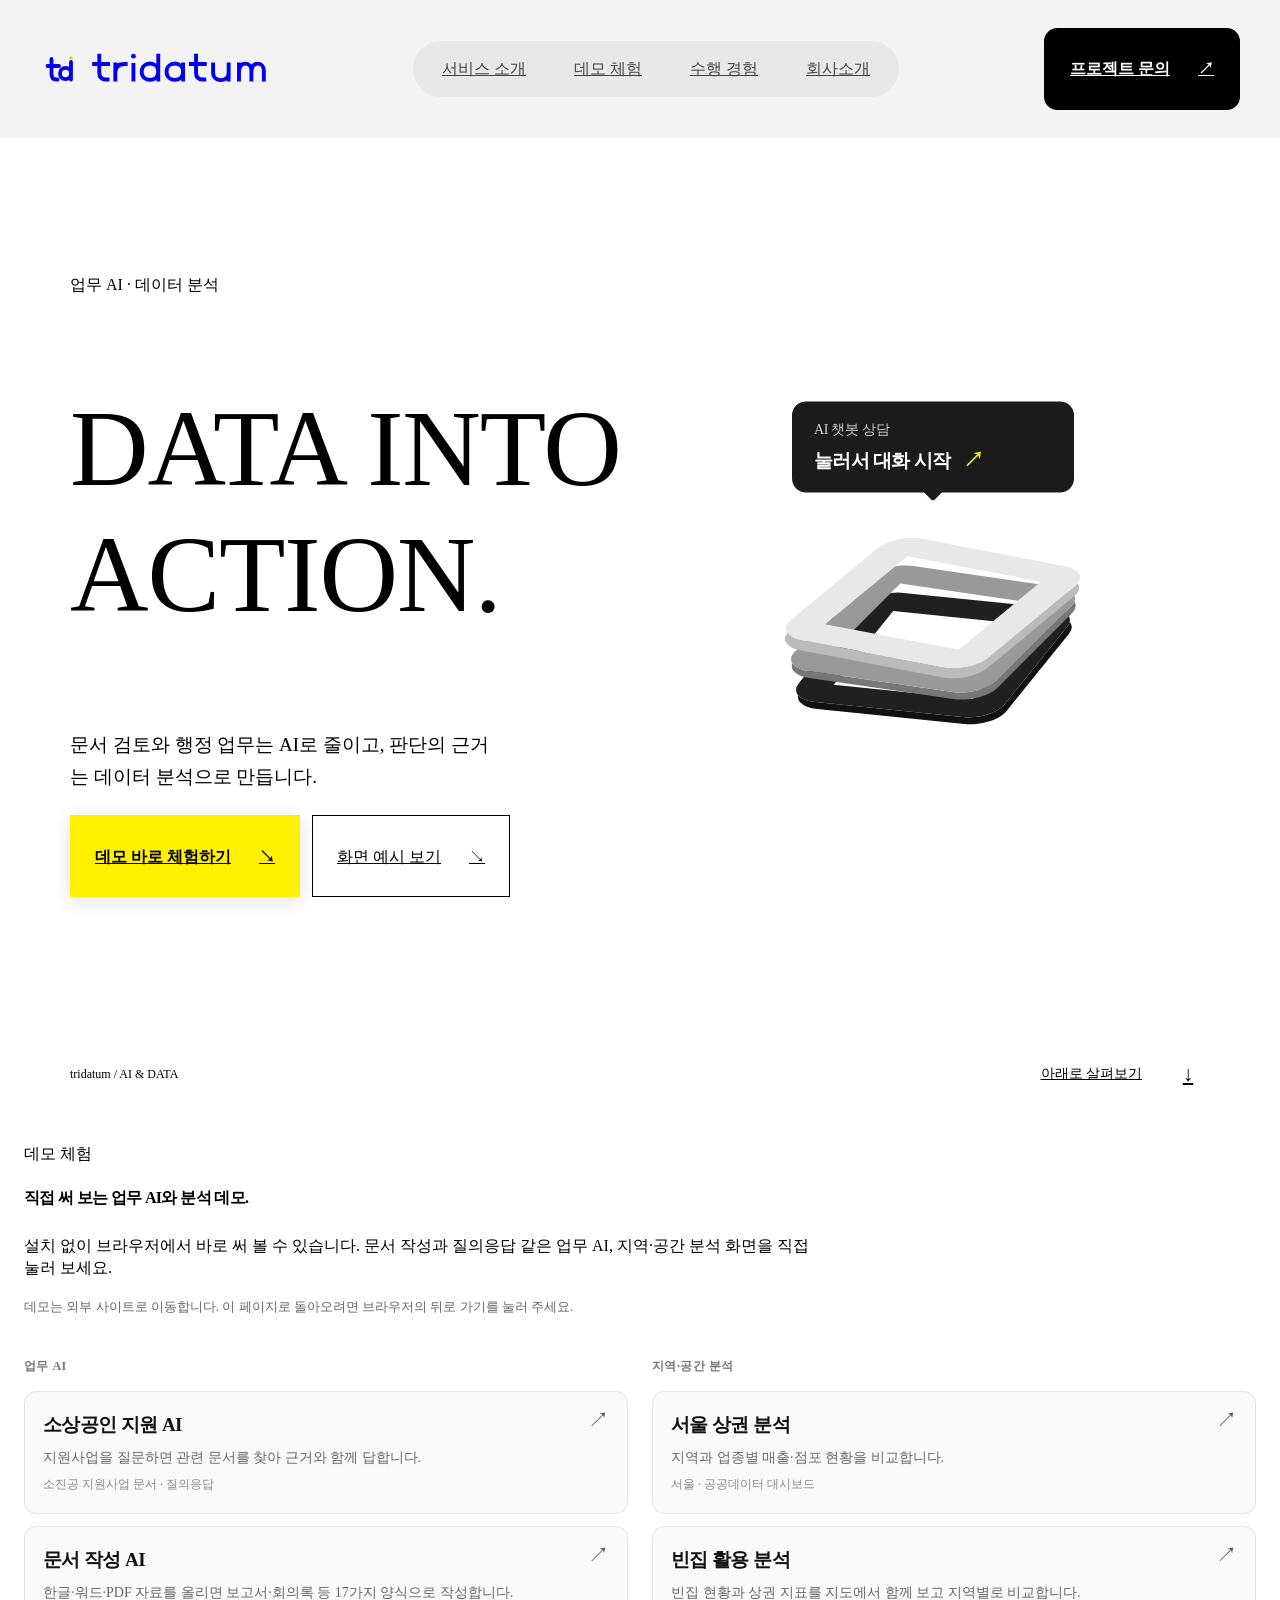
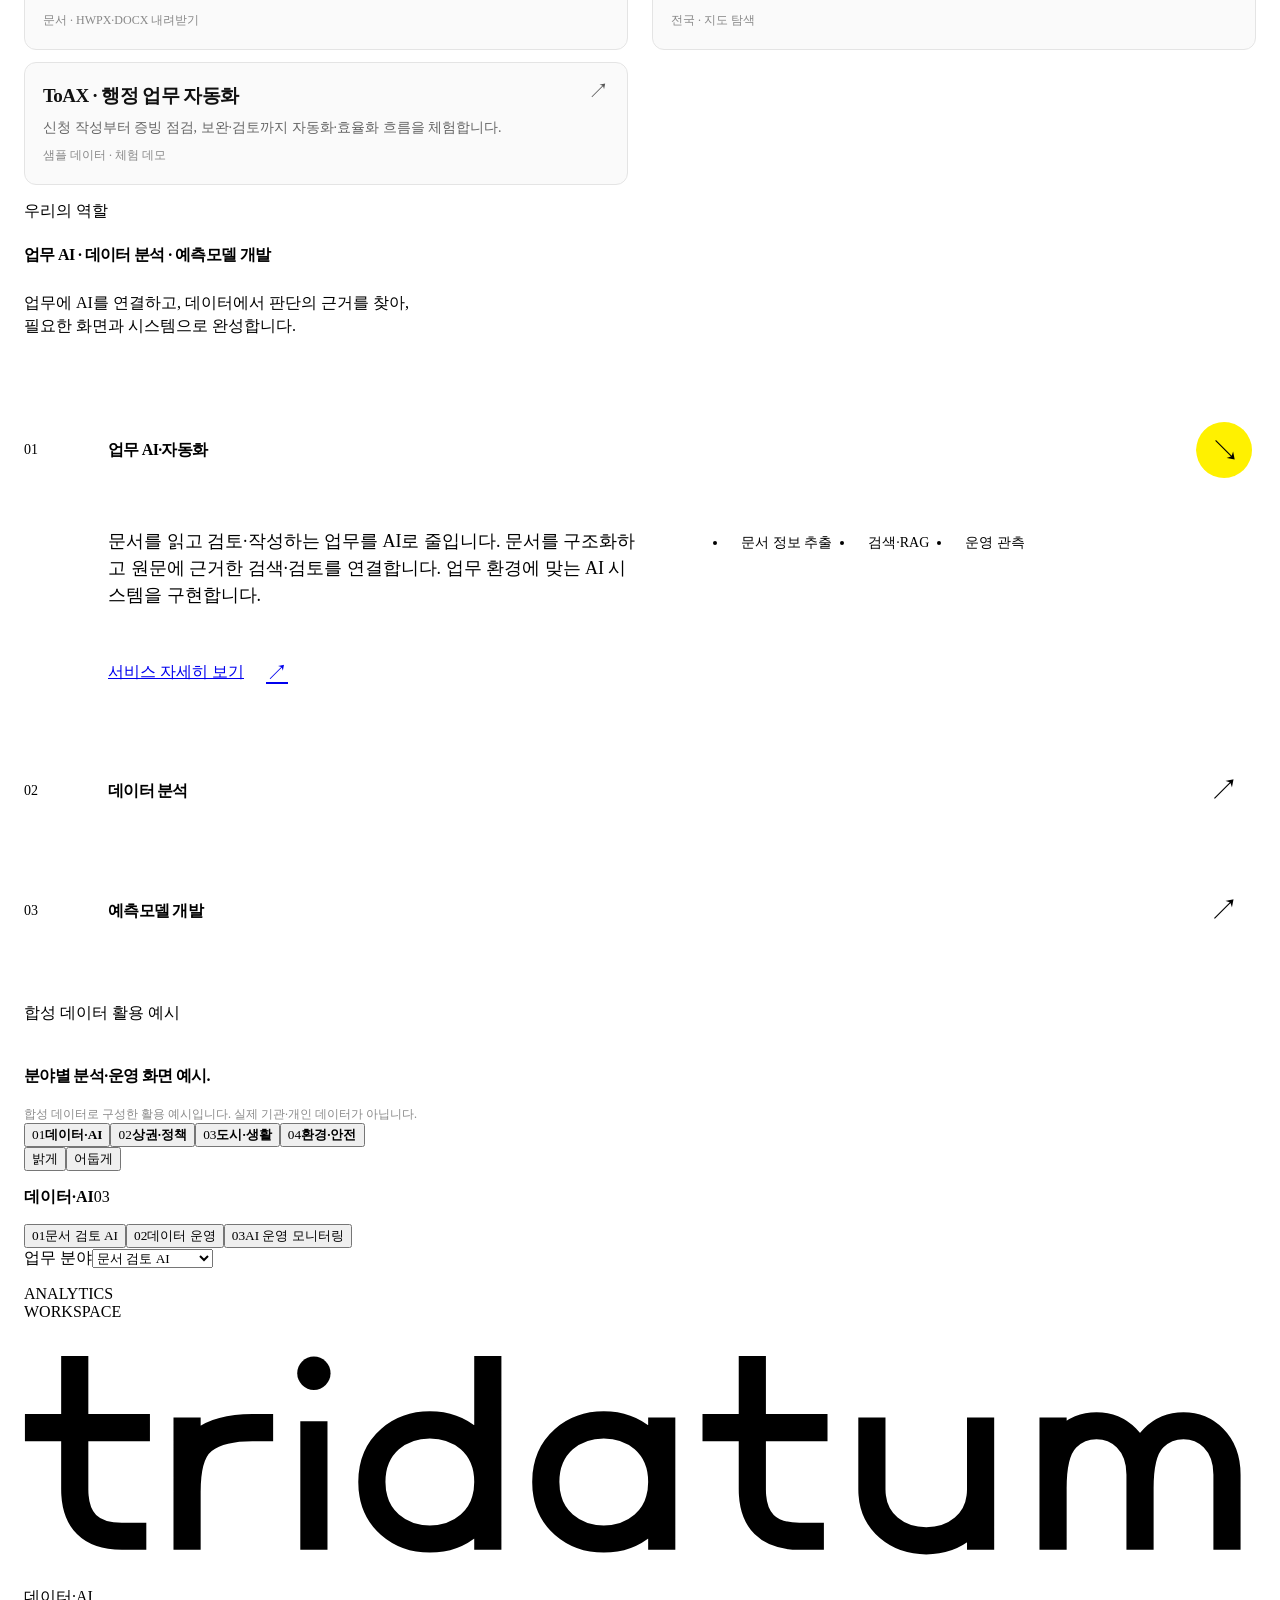
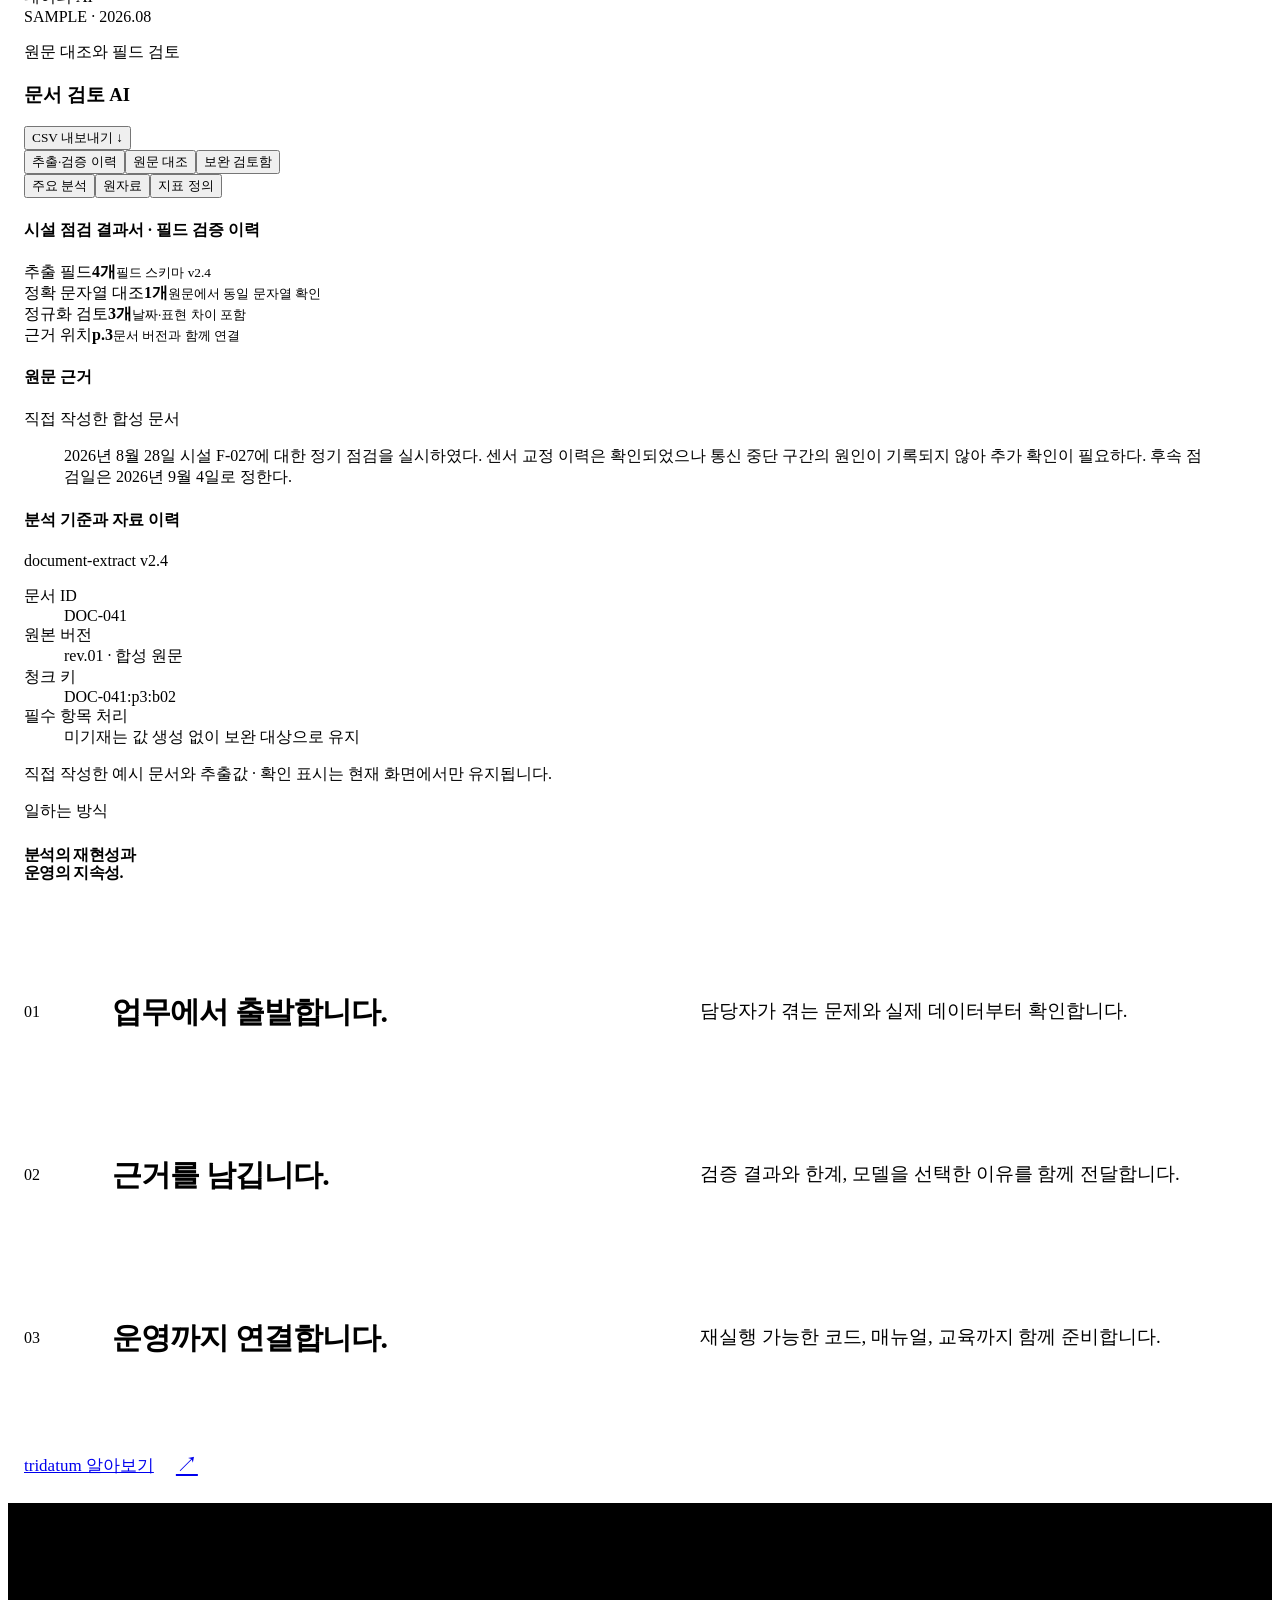
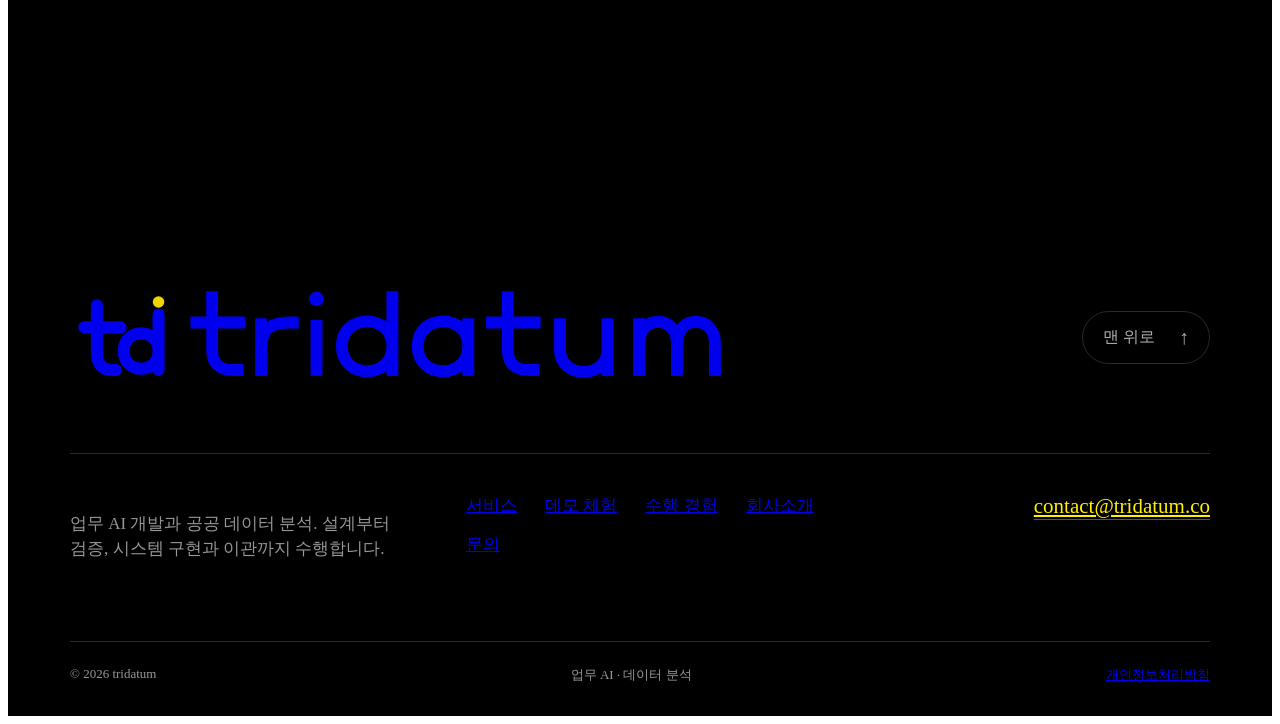
==== commit 42c0974a: "Normalize company display names to (주)트라이데이텀 and tridatum" ====
--- a/index.html
+++ b/index.html
@@ -3,18 +3,20 @@
   <head>
     <meta charset="UTF-8" />
     <meta name="viewport" content="width=device-width, initial-scale=1.0" />
-    <title>트라이데이텀 - 업무 AI · 데이터 분석</title>
+    <meta name="naver-site-verification" content="b6a2536e016c9bc5fdac9a3933201d7d8a37a6c8" />
+    <meta name="google-site-verification" content="HYQaxZCB18FNfhcaz0gVTCnfA9cp8xWY3ZoC24M6P8k" />
+    <title>(주)트라이데이텀(tridatum) - 업무 AI · 데이터 분석</title>
     <meta
       name="description"
-      content="트라이데이텀 - 업무 AI · 데이터 분석"
+      content="(주)트라이데이텀은 업무 AI, 데이터 분석, 예측모델을 개발합니다. 문서 검토와 행정 업무를 줄이고, 데이터로 판단의 근거를 만듭니다."
     />
     <meta name="theme-color" content="#000000" />
     <meta property="og:type" content="website" />
-    <meta property="og:site_name" content="Tridatum" />
-    <meta property="og:title" content="트라이데이텀 - 업무 AI · 데이터 분석" />
+    <meta property="og:site_name" content="(주)트라이데이텀" />
+    <meta property="og:title" content="(주)트라이데이텀(tridatum) - 업무 AI · 데이터 분석" />
     <meta
       property="og:description"
-      content="트라이데이텀 - 업무 AI · 데이터 분석"
+      content="(주)트라이데이텀은 업무 AI, 데이터 분석, 예측모델을 개발합니다. 문서 검토와 행정 업무를 줄이고, 데이터로 판단의 근거를 만듭니다."
     />
     <meta property="og:url" content="https://tridatum.co/" />
     <meta
@@ -50,6 +52,40 @@
     <link rel="stylesheet" href="assets/css/chat.css?v=20261113v1" />
   <link rel="stylesheet" href="assets/css/city.css?v=20261007p1" />
   <link rel="stylesheet" href="assets/css/live-services.css?v=20261113v1" />
+    <script type="application/ld+json">
+{
+  "@context": "https://schema.org",
+  "@graph": [
+    {
+      "@type": "Organization",
+      "@id": "https://tridatum.co/#organization",
+      "name": "(주)트라이데이텀",
+      "alternateName": [
+        "트라이데이텀",
+        "tridatum"
+      ],
+      "url": "https://tridatum.co/",
+      "logo": "https://tridatum.co/assets/img/logo-mark.svg",
+      "description": "(주)트라이데이텀은 업무 AI, 데이터 분석, 예측모델을 개발합니다. 문서 검토와 행정 업무를 줄이고, 데이터로 판단의 근거를 만듭니다.",
+      "email": "contact@tridatum.co"
+    },
+    {
+      "@type": "WebSite",
+      "@id": "https://tridatum.co/#website",
+      "url": "https://tridatum.co/",
+      "name": "(주)트라이데이텀",
+      "alternateName": [
+        "트라이데이텀",
+        "tridatum"
+      ],
+      "inLanguage": "ko-KR",
+      "publisher": {
+        "@id": "https://tridatum.co/#organization"
+      }
+    }
+  ]
+}
+    </script>
   </head>
   <body data-page="home" class="editorial">
     <div class="page-transition" aria-hidden="true">
@@ -97,7 +133,7 @@
           <noscript><p>AI 상담은 JavaScript를 켜면 이용할 수 있습니다.</p></noscript>
         </div>
         <div class="hero-bottom">
-          <span>TRIDATUM / AI &amp; DATA</span
+          <span>tridatum / AI &amp; DATA</span
           ><a href="#approach" class="scroll-link"
             >아래로 살펴보기 <span aria-hidden="true">↓</span></a
           >
@@ -277,7 +313,7 @@
                 </div>
               </div>
               <a class="text-link" href="about.html"
-                >Tridatum 알아보기 <span aria-hidden="true">↗</span></a
+                >tridatum 알아보기 <span aria-hidden="true">↗</span></a
               >
             </section>
           </div>
@@ -299,7 +335,7 @@
     <div data-include="partials/footer.html"></div>
     <button type="button" class="ai-launcher" id="ai-launcher" hidden aria-haspopup="dialog" aria-controls="ai-panel"><span>AI 챗봇 상담<small>눌러서 대화 시작</small></span><span aria-hidden="true">↗</span></button>
     <dialog class="ai-studio ai-panel" id="ai-panel" aria-labelledby="ai-panel-title">
-      <div class="ai-studio-top"><div><h2 class="ai-studio-brand" id="ai-panel-title">트라이데이텀 AI 상담</h2><p class="ai-connection" id="ai-connection">연결 확인 중</p></div><button type="button" class="ai-close" id="ai-close" aria-label="상담 닫기">×</button></div>
+      <div class="ai-studio-top"><div><h2 class="ai-studio-brand" id="ai-panel-title">(주)트라이데이텀 AI 상담</h2><p class="ai-connection" id="ai-connection">연결 확인 중</p></div><button type="button" class="ai-close" id="ai-close" aria-label="상담 닫기">×</button></div>
           <div class="ai-agencies" role="group" aria-label="상담할 조직 유형 선택">
             <button type="button" data-agency="public" aria-pressed="true">공기업·공공기관<span>정책 · 데이터</span></button>
             <button type="button" data-agency="business" aria-pressed="false">사기업<span>자동화 · 분석</span></button>
@@ -316,7 +352,7 @@
           </form>
           <p class="ai-error" id="ai-error" role="status"></p>
           <p class="ai-privacy" id="ai-privacy">질문은 OpenAI로 전송됩니다. 개인정보는 입력하지 마세요. <a href="privacy.html#ai">처리 안내</a></p>
-          <p class="ai-disclaimer">트라이데이텀 도입 상담 AI · 업무 AI와 분석 데모는 첫 화면의 데모 체험에서 바로 사용합니다. 구체적인 개발 범위와 견적은 상담 후 정합니다.</p>
+          <p class="ai-disclaimer">(주)트라이데이텀 도입 상담 AI · 업무 AI와 분석 데모는 첫 화면의 데모 체험에서 바로 사용합니다. 구체적인 개발 범위와 견적은 상담 후 정합니다.</p>
           </div>
     </dialog>
 
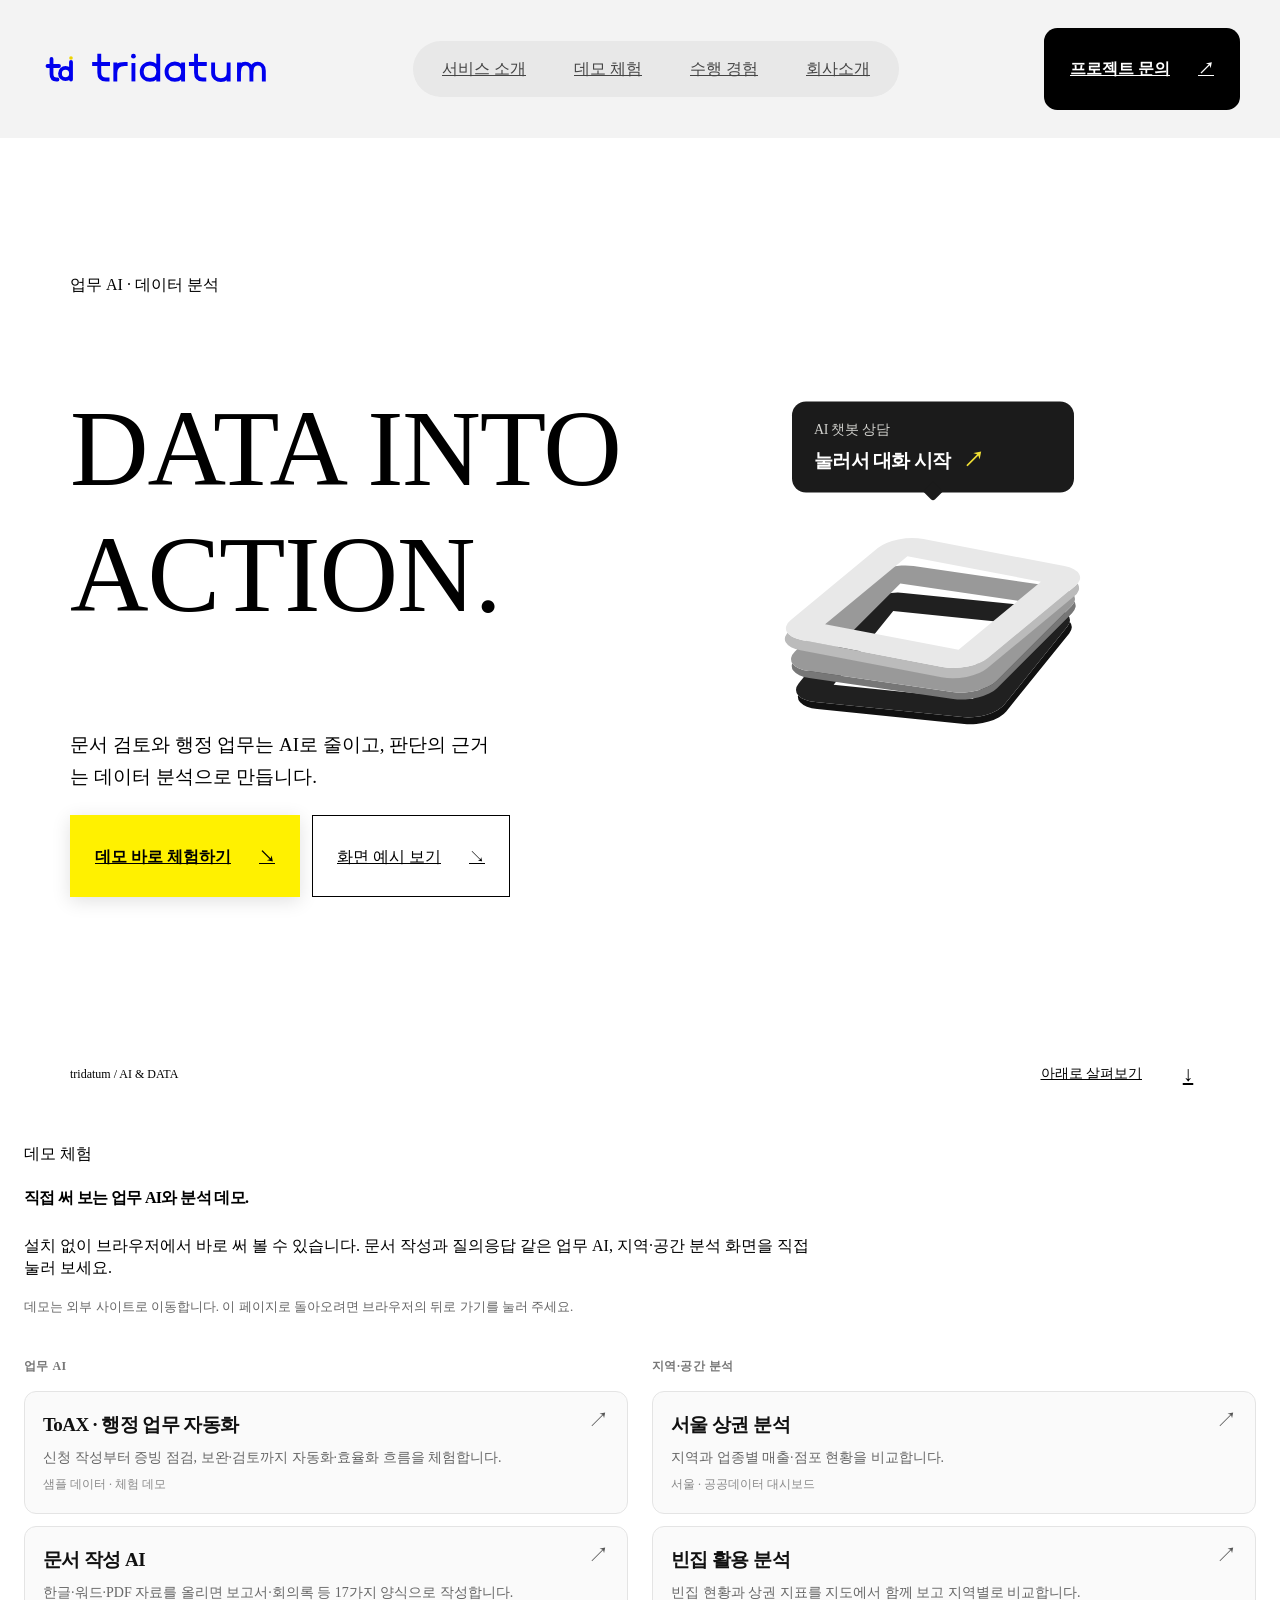
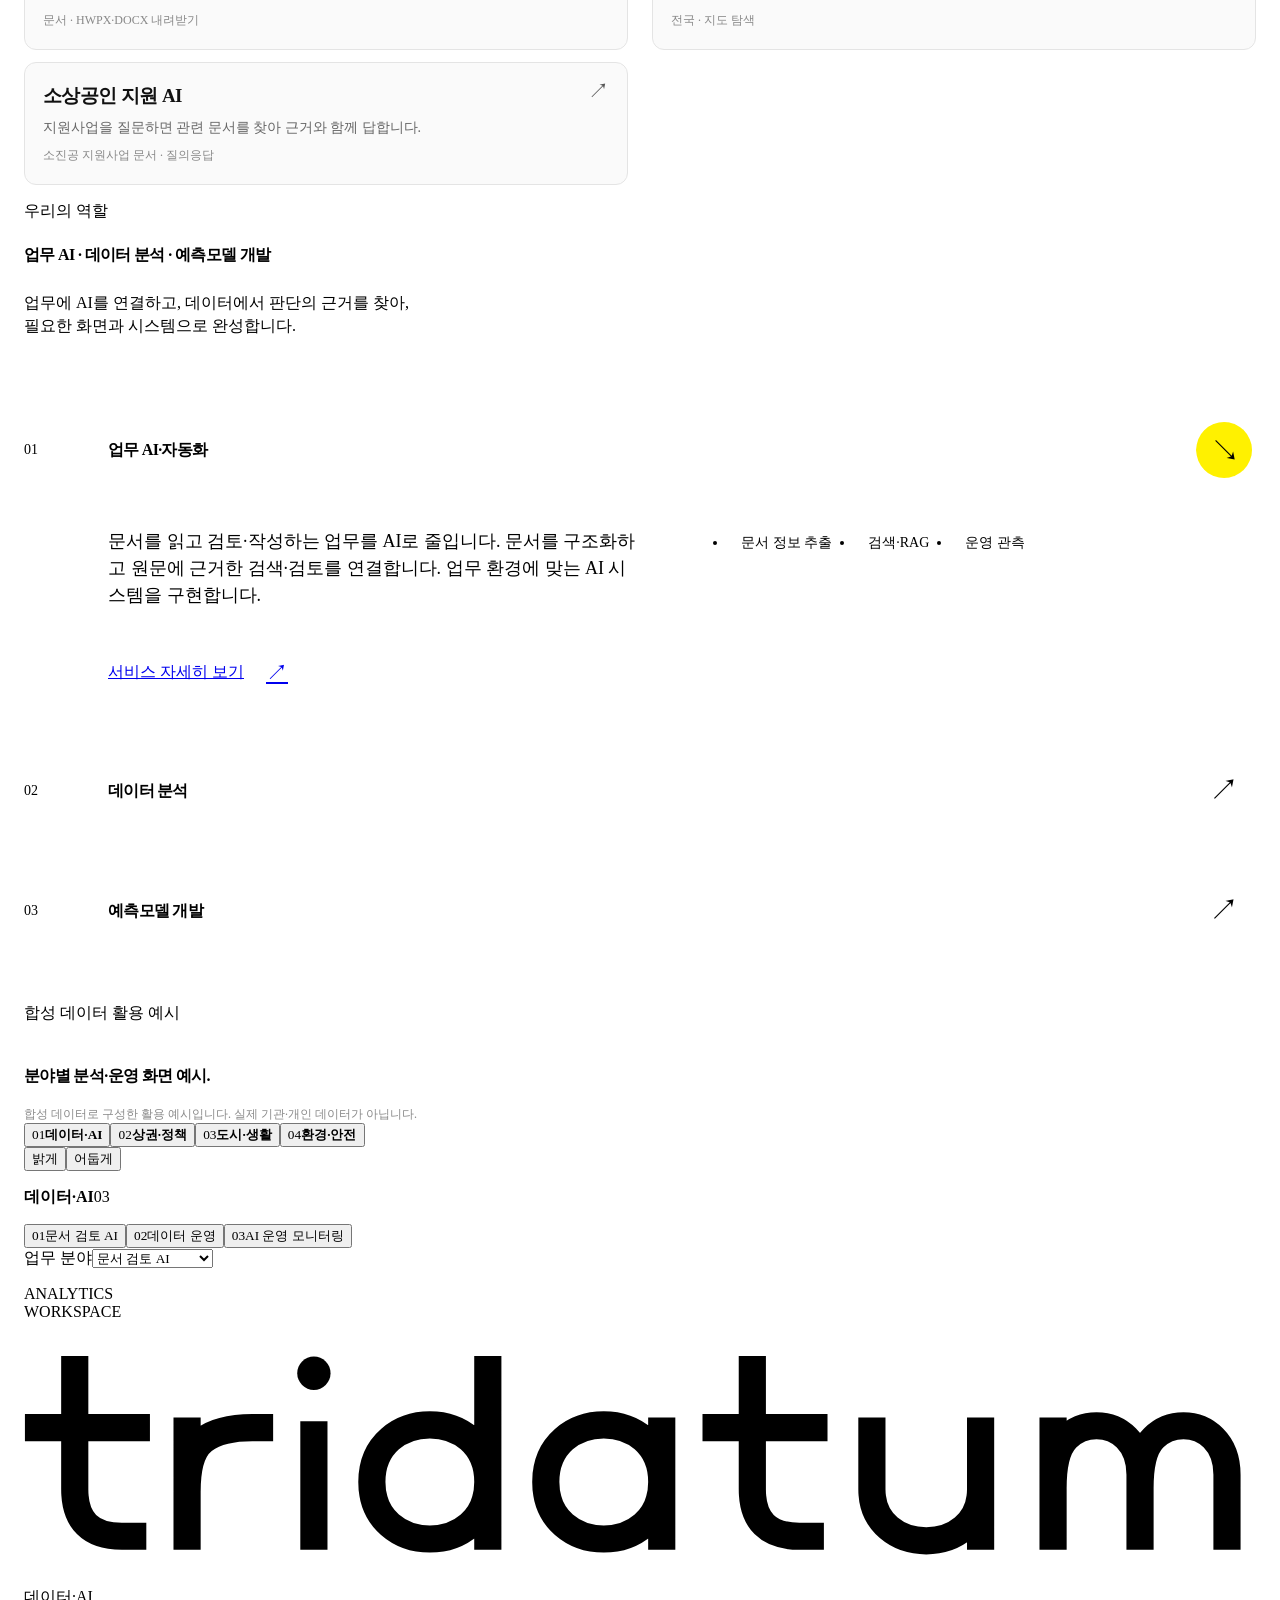
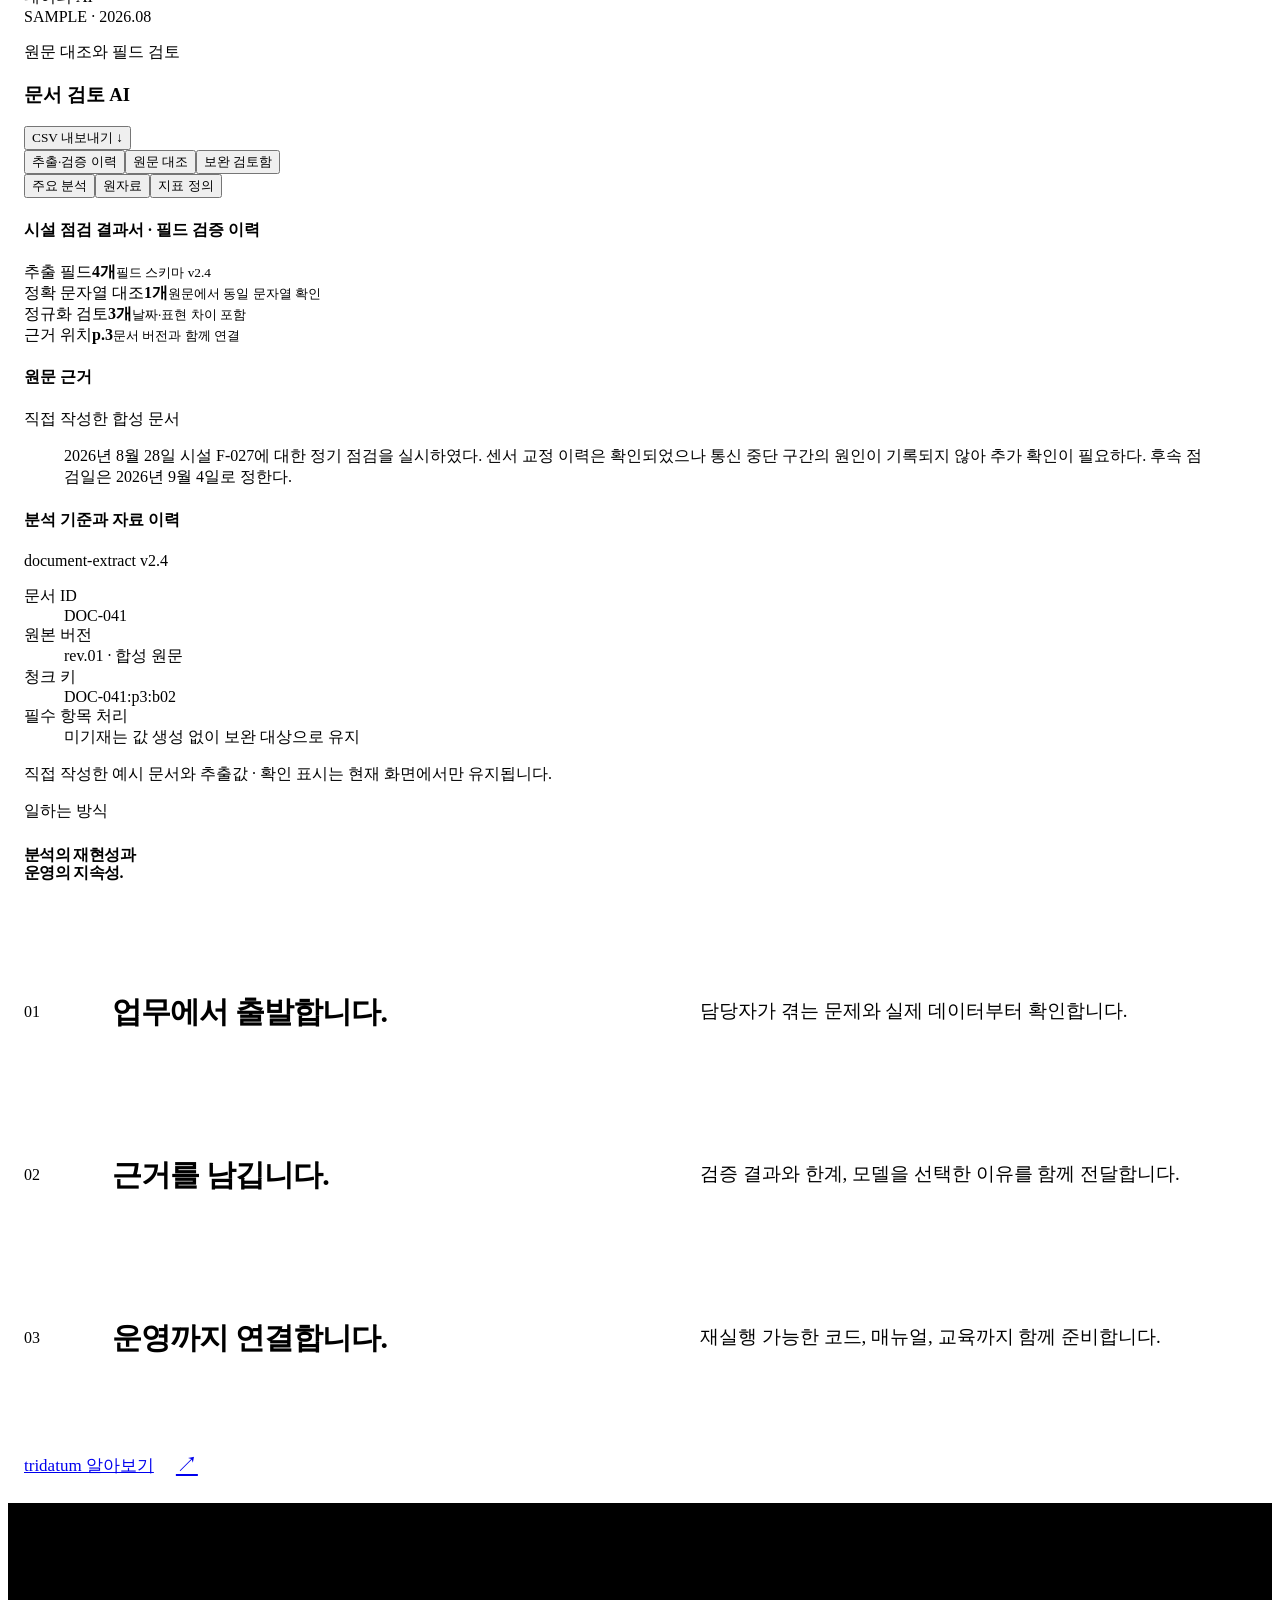
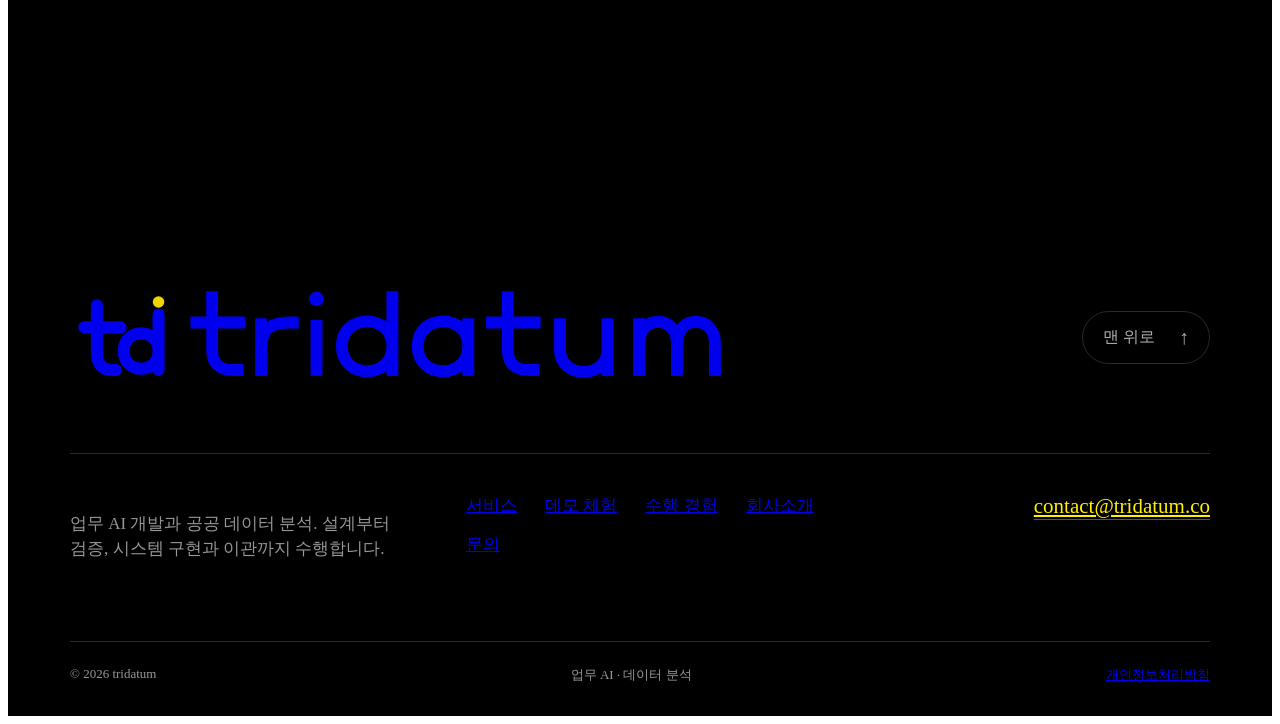
==== commit 6bdba2fc: "Swap ToAX and small business AI demo positions" ====
--- a/index.html
+++ b/index.html
@@ -155,10 +155,10 @@
               <div class="live-service-groups">
                 <section class="live-service-group" aria-labelledby="live-group-ai">
                   <h3 id="live-group-ai">업무 AI</h3>
-                  <a class="live-service" href="https://rag.tridatum.co/">
-                    <strong>소상공인 지원 AI</strong>
-                    <span>지원사업을 질문하면 관련 문서를 찾아 근거와 함께 답합니다.</span>
-                    <small>소진공 지원사업 문서 · 질의응답</small>
+                  <a class="live-service" href="https://toax.tridatum.co">
+                    <strong>ToAX · 행정 업무 자동화</strong>
+                    <span>신청 작성부터 증빙 점검, 보완·검토까지 자동화·효율화 흐름을 체험합니다.</span>
+                    <small>샘플 데이터 · 체험 데모</small>
                     <b aria-hidden="true">↗</b>
                   </a>
                   <a class="live-service" href="https://file.tridatum.co/">
@@ -167,10 +167,10 @@
                     <small>문서 · HWPX·DOCX 내려받기</small>
                     <b aria-hidden="true">↗</b>
                   </a>
-                  <a class="live-service" href="https://toax.tridatum.co">
-                    <strong>ToAX · 행정 업무 자동화</strong>
-                    <span>신청 작성부터 증빙 점검, 보완·검토까지 자동화·효율화 흐름을 체험합니다.</span>
-                    <small>샘플 데이터 · 체험 데모</small>
+                  <a class="live-service" href="https://rag.tridatum.co/">
+                    <strong>소상공인 지원 AI</strong>
+                    <span>지원사업을 질문하면 관련 문서를 찾아 근거와 함께 답합니다.</span>
+                    <small>소진공 지원사업 문서 · 질의응답</small>
                     <b aria-hidden="true">↗</b>
                   </a>
                 </section>
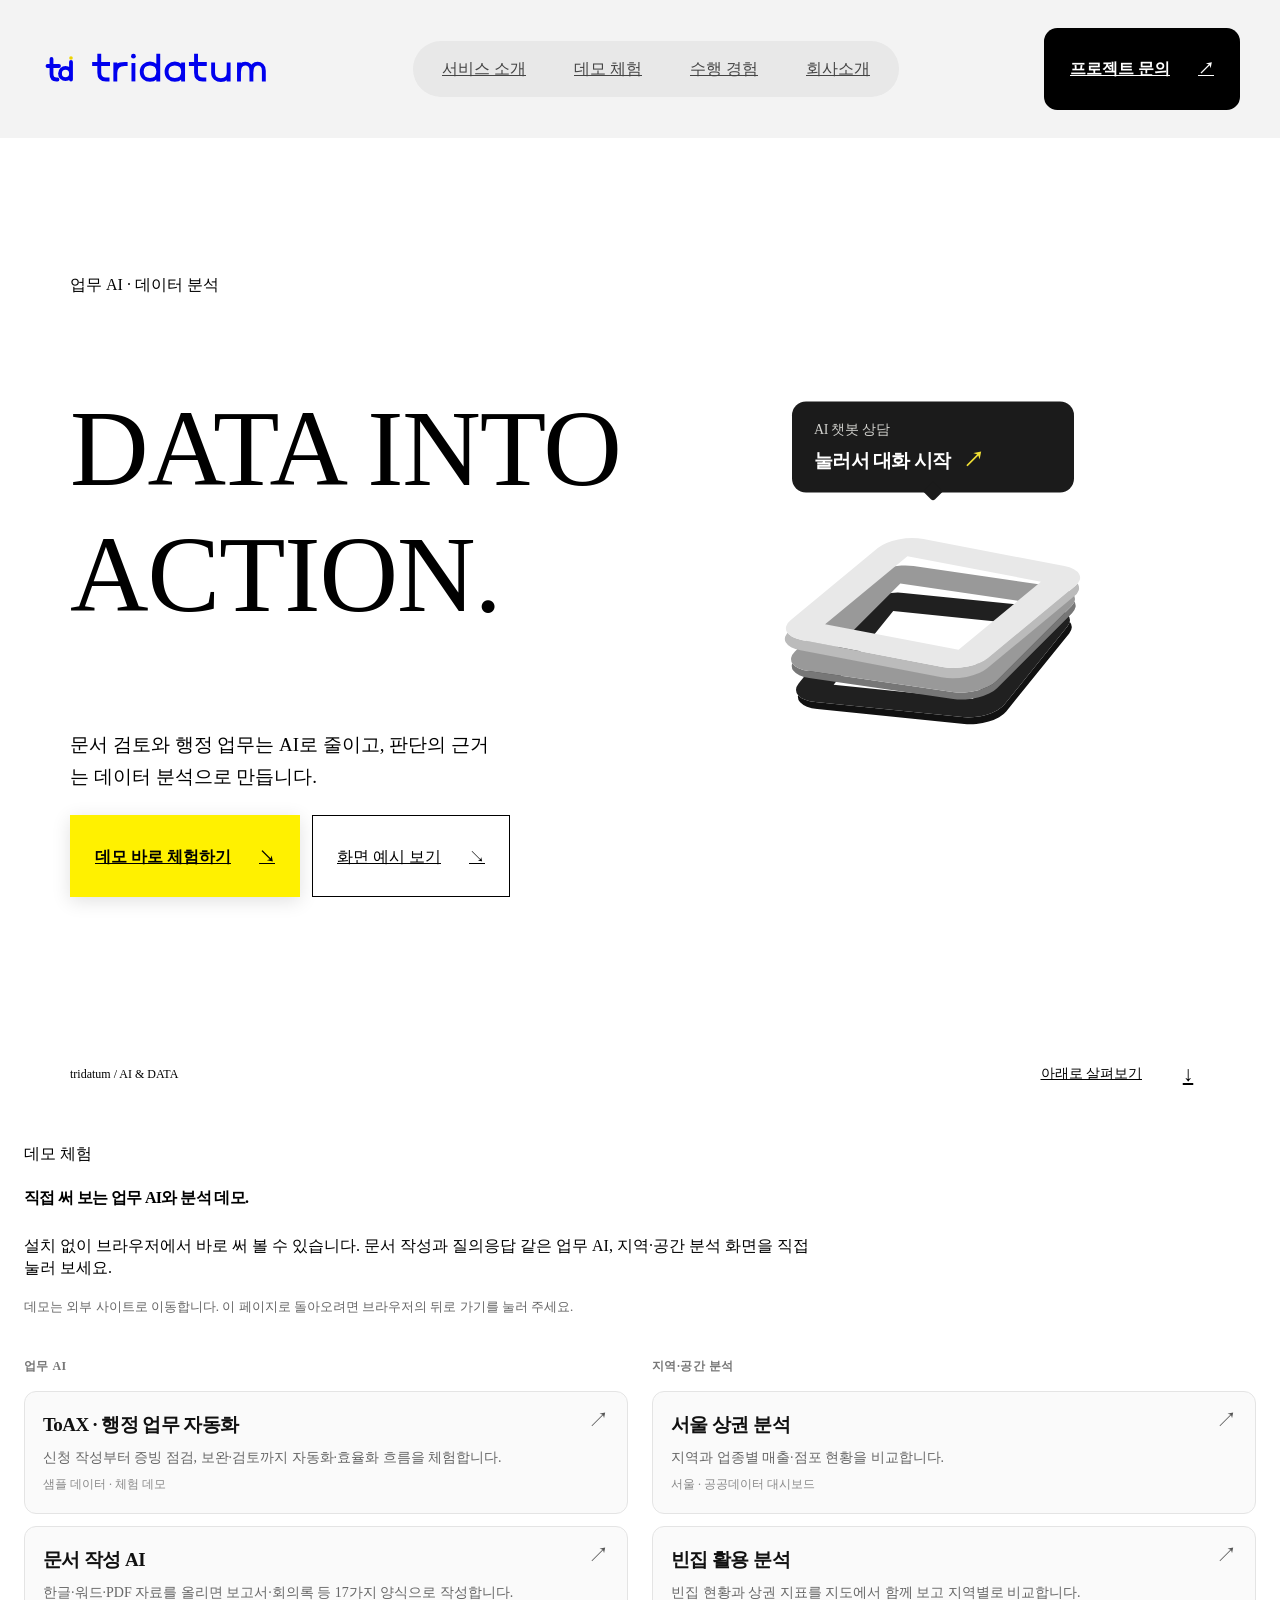
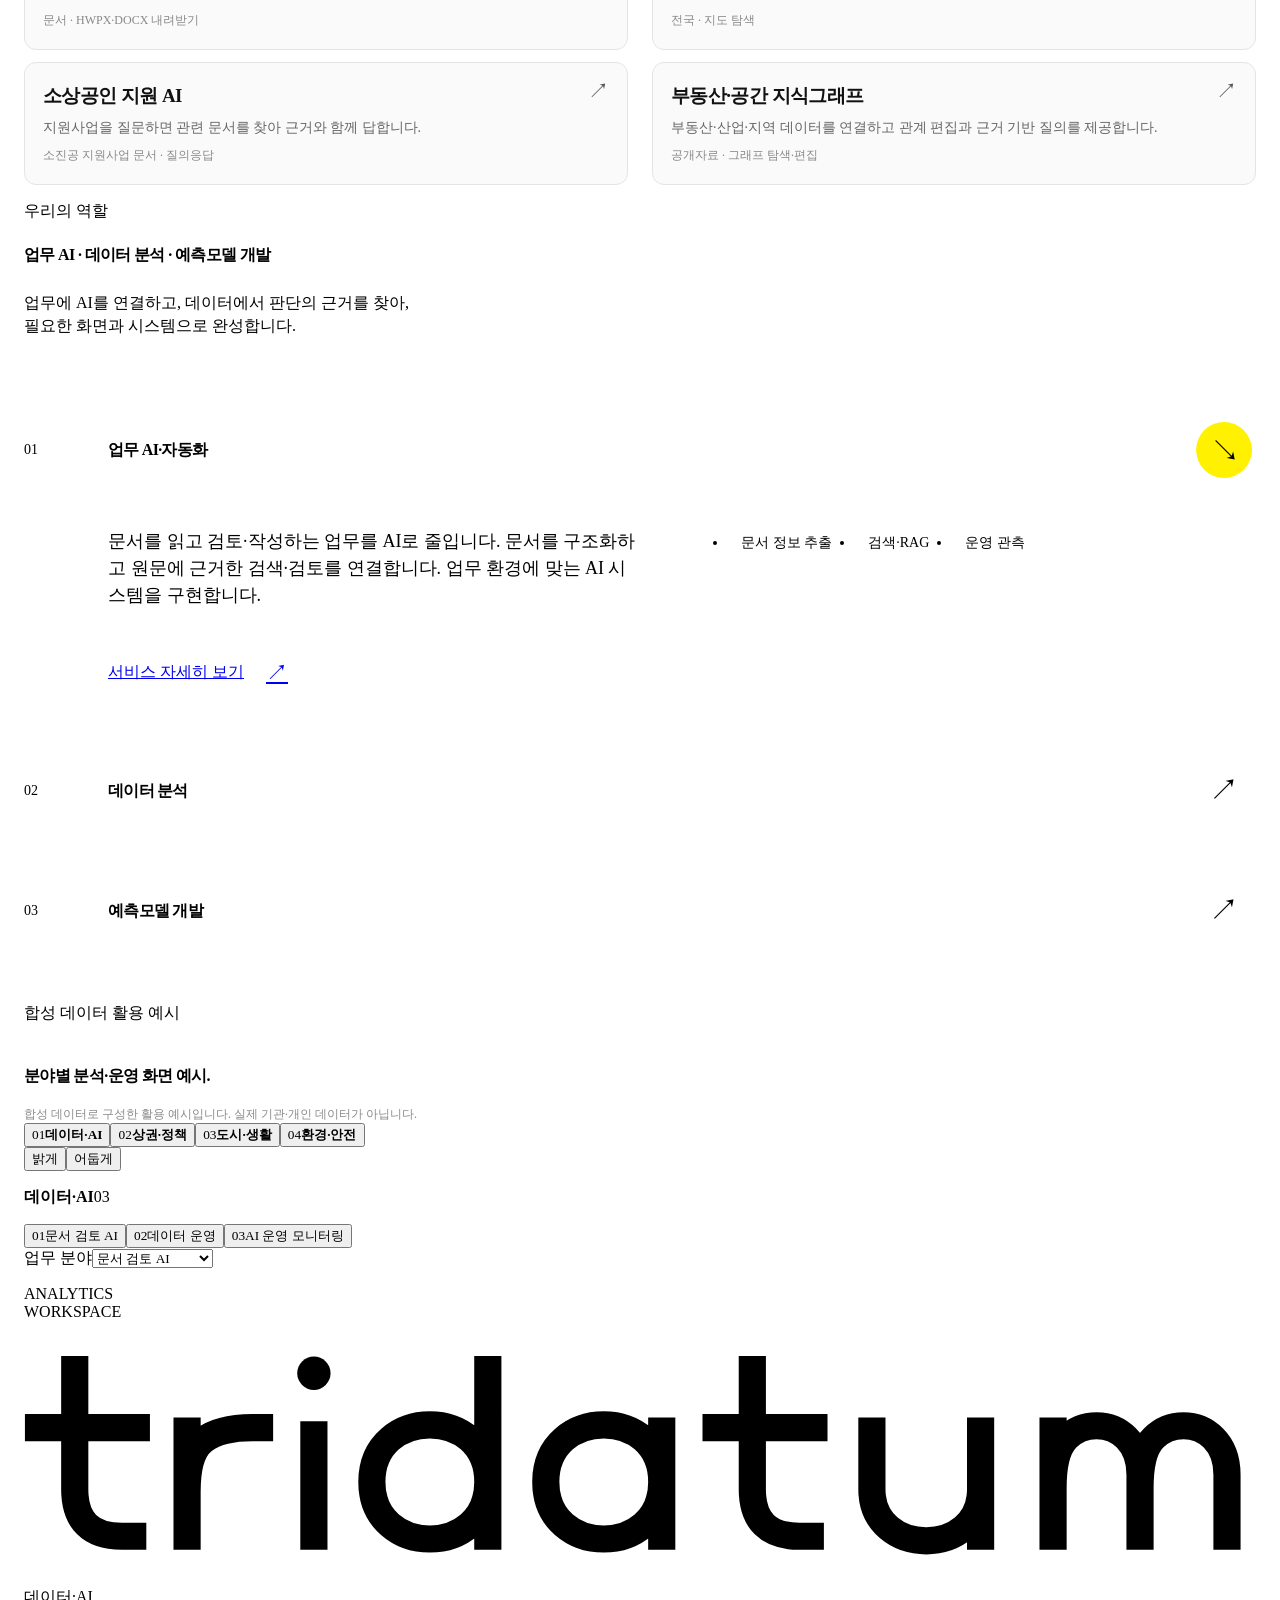
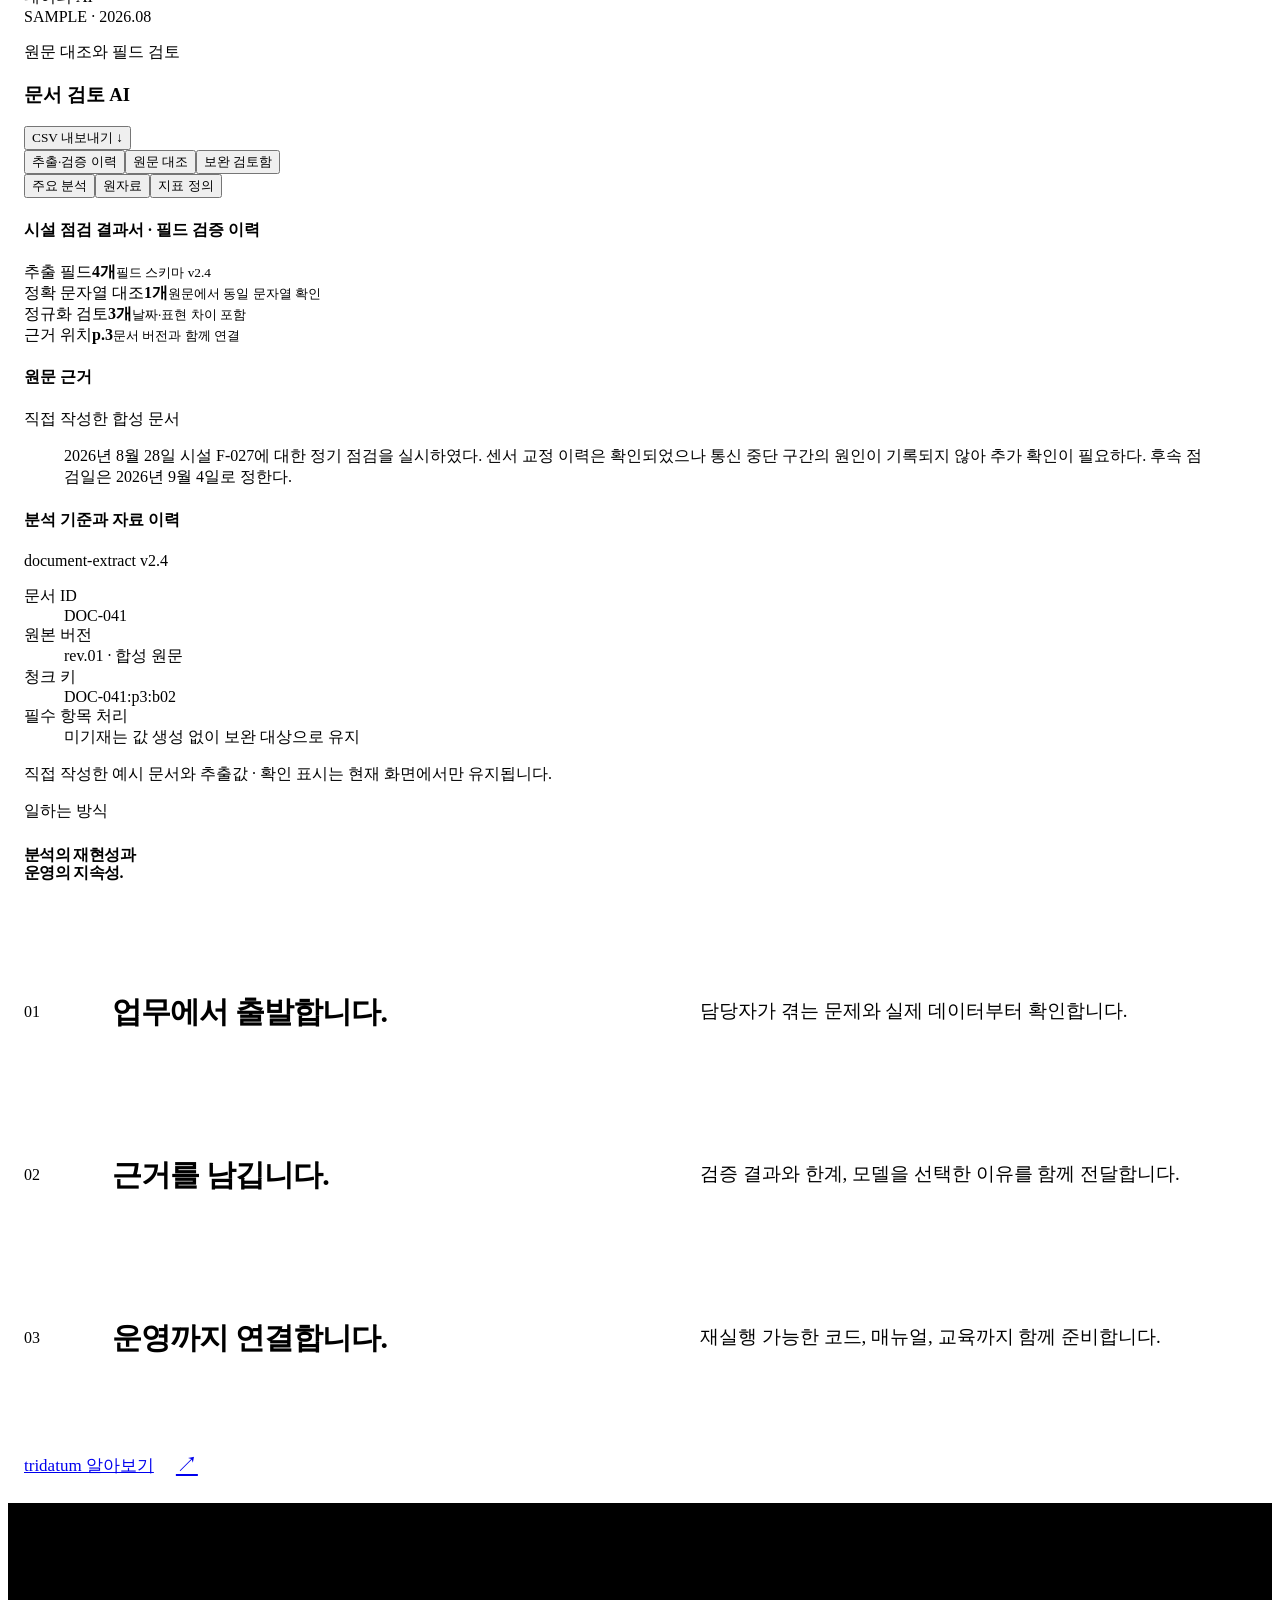
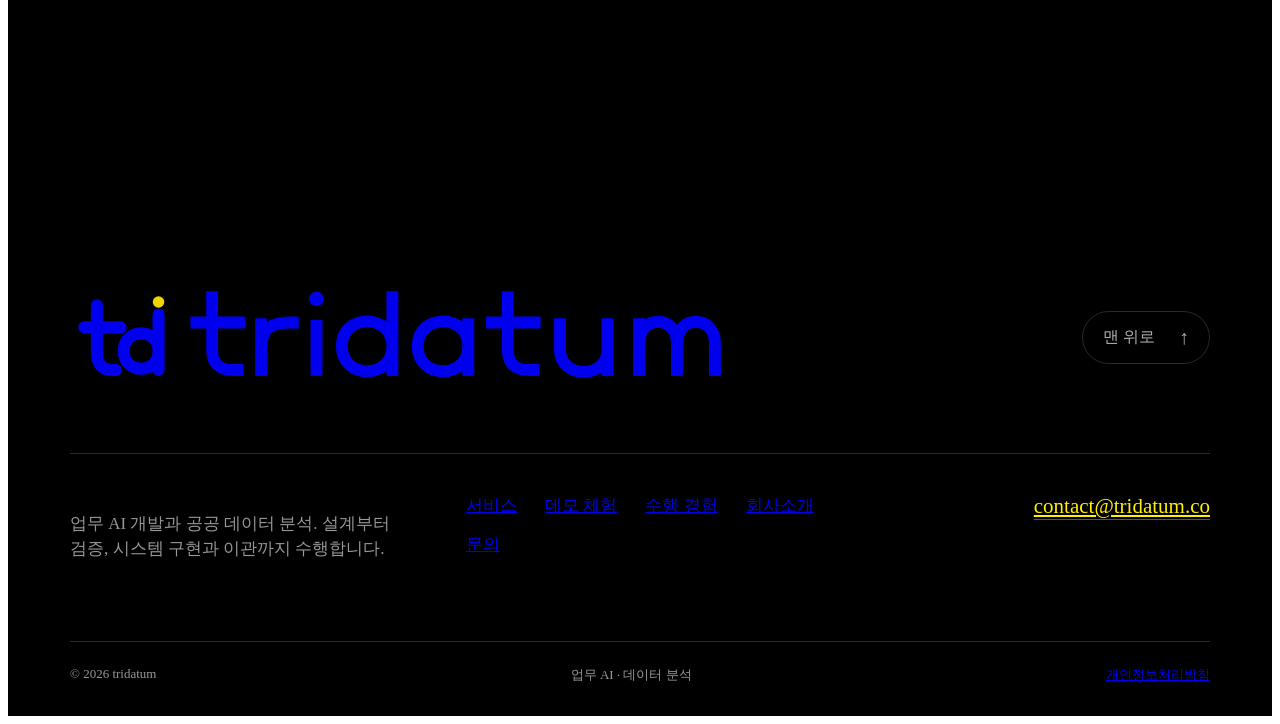
==== commit 9cba9b1a: "Restore graph demo link and preserve equal-height cards" ====
--- a/index.html
+++ b/index.html
@@ -51,7 +51,7 @@
     <link rel="stylesheet" href="assets/css/workspace.css?v=20260907v1" />
     <link rel="stylesheet" href="assets/css/chat.css?v=20261113v1" />
   <link rel="stylesheet" href="assets/css/city.css?v=20261007p1" />
-  <link rel="stylesheet" href="assets/css/live-services.css?v=20261113v1" />
+  <link rel="stylesheet" href="assets/css/live-services.css?v=20261113v3" />
     <script type="application/ld+json">
 {
   "@context": "https://schema.org",
@@ -186,6 +186,12 @@
                     <strong>빈집 활용 분석</strong>
                     <span>빈집 현황과 상권 지표를 지도에서 함께 보고 지역별로 비교합니다.</span>
                     <small>전국 · 지도 탐색</small>
+                    <b aria-hidden="true">↗</b>
+                  </a>
+                  <a class="live-service" href="https://graph.tridatum.co">
+                    <strong>부동산·공간 지식그래프</strong>
+                    <span>부동산·산업·지역 데이터를 연결하고 관계 편집과 근거 기반 질의를 제공합니다.</span>
+                    <small>공개자료 · 그래프 탐색·편집</small>
                     <b aria-hidden="true">↗</b>
                   </a>
                 </section>
--- a/assets/css/live-services.css
+++ b/assets/css/live-services.css
@@ -21,6 +21,8 @@
 }
 .live-service-group {
   display: grid;
+  grid-template-rows: auto;
+  grid-auto-rows: 1fr;
   gap: 12px;
   align-content: start;
 }
